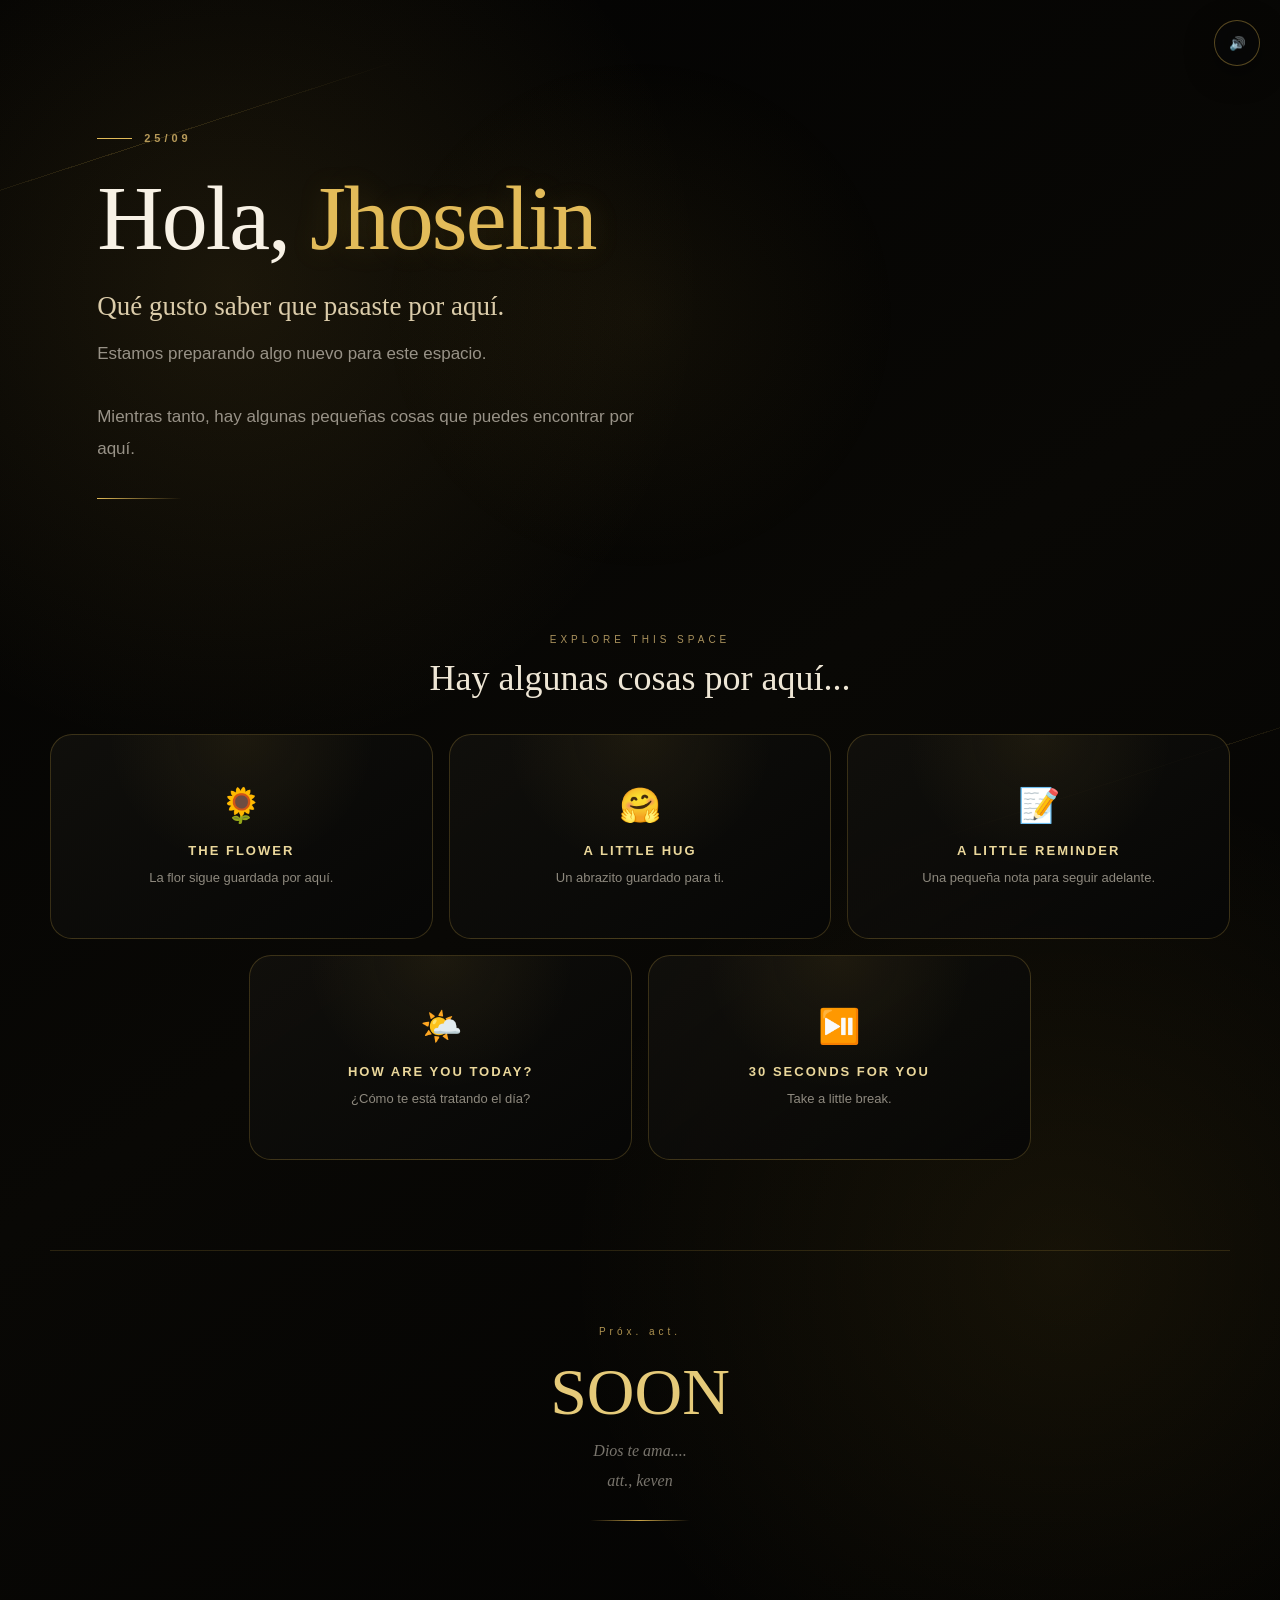
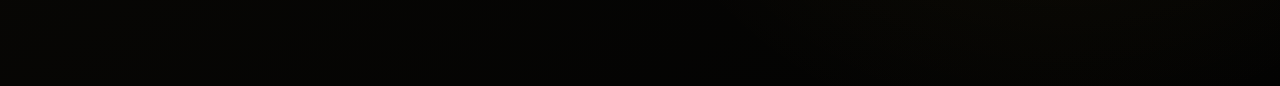
==== index.html @ f5acf38d "Add files via upload" ====
<!DOCTYPE html>
<html lang="es">
<head>
<meta charset="UTF-8">
<meta
name="viewport"
content="width=device-width, initial-scale=1.0"
>
<title>Un espacio para ti, Jhos </title>

<!-- =========================================
     VISTA PREVIA
========================================= -->

<meta
property="og:title"
content="Un espacio para ti, Jhos "
>

<meta
property="og:description"
content="Qué gusto saber que pasaste por aquí."
>

<meta
property="og:type"
content="website"
>

<meta
name="theme-color"
content="#050505"
>

<style>

/* =========================================================
   GENERAL
========================================================= */

:root{
    --negro:#050505;
    --negro2:#0b0a07;

    --dorado:#e2bb59;
    --dorado-claro:#ffe49a;
    --dorado-suave:#b79343;

    --blanco:#f7f2e7;
    --gris:#aaa396;
}

*{
    margin:0;
    padding:0;
    box-sizing:border-box;
}

html{
    scroll-behavior:smooth;
}

body{
    min-height:100vh;
    overflow-x:hidden;

    color:var(--blanco);

    font-family:
    "Segoe UI",
    Arial,
    sans-serif;

    background:
    radial-gradient(
        circle at 18% 17%,
        rgba(229,184,70,.10),
        transparent 27%
    ),

    radial-gradient(
        circle at 83% 75%,
        rgba(255,202,56,.07),
        transparent 30%
    ),

    linear-gradient(
        145deg,
        #020202,
        #090805 48%,
        #020202
    );
}

/* =========================================================
   FONDO
========================================================= */

.fondo{
    position:fixed;
    inset:0;
    pointer-events:none;
    z-index:-10;
}

.fondo::before{
    content:"";
    position:absolute;
    inset:0;

    background:
    radial-gradient(
        circle at 50% 35%,
        rgba(228,184,68,.055),
        transparent 30%
    );

    animation:
    respirarFondo
    6s ease-in-out infinite;
}

@keyframes respirarFondo{
    0%,
    100%{
        opacity:.45;
    }

    50%{
        opacity:1;
    }
}

/* =========================================================
   LÍNEAS DECORATIVAS
========================================================= */

.linea{
    position:fixed;

    width:42vw;
    height:1px;

    pointer-events:none;

    opacity:.55;

    background:
    linear-gradient(
        90deg,
        transparent,
        rgba(225,187,78,.30),
        transparent
    );

    z-index:-5;
}

.linea.uno{
    top:16%;
    left:-10%;

    transform:
    rotate(-18deg);
}

.linea.dos{
    bottom:14%;
    right:-10%;

    transform:
    rotate(-18deg);
}

/* =========================================================
   PARTÍCULAS
========================================================= */

#particulas{
    position:fixed;
    inset:0;

    pointer-events:none;
    overflow:hidden;

    z-index:-2;
}

.particula{
    position:absolute;

    width:3px;
    height:3px;

    border-radius:50%;

    background:#f4ce6b;

    box-shadow:
    0 0 7px
    rgba(255,213,103,.7);

    opacity:0;

    animation:
    flotarParticula
    linear infinite;
}

@keyframes flotarParticula{
    0%{
        transform:
        translateY(105vh)
        scale(.5);

        opacity:0;
    }

    15%{
        opacity:.65;
    }

    80%{
        opacity:.25;
    }

    100%{
        transform:
        translateY(-15vh)
        scale(1.1);

        opacity:0;
    }
}

/* =========================================================
   CONTROL DE MÚSICA
========================================================= */

#botonMusica{
    position:fixed;

    top:20px;
    right:20px;

    width:46px;
    height:46px;

    border-radius:50%;

    border:
    1px solid
    rgba(227,187,82,.37);

    background:
    rgba(8,8,7,.72);

    color:#efd998;

    cursor:pointer;

    backdrop-filter:
    blur(12px);

    box-shadow:
    0 8px 30px
    rgba(0,0,0,.45);

    transition:.3s ease;

    z-index:200;
}

#botonMusica:hover{
    transform:scale(1.07);

    border-color:
    rgba(241,205,108,.7);
}

/* =========================================================
   CONTENEDOR PRINCIPAL
========================================================= */

.pagina{
    width:
    min(
        1180px,
        calc(100% - 38px)
    );

    margin:auto;
}

/* =========================================================
   PORTADA
========================================================= */

.portada{
    min-height:66vh;

    display:flex;

    align-items:center;
    justify-content:flex-start;

    padding:
    90px 4%
    60px;
}

.portada-contenido{
    max-width:720px;

    text-align:left;

    animation:
    entradaPortada
    1.5s ease;
}

@keyframes entradaPortada{
    from{
        opacity:0;

        transform:
        translateY(25px);
    }

    to{
        opacity:1;

        transform:
        translateY(0);
    }
}

.volumen{
    display:inline-flex;

    align-items:center;

    gap:12px;

    color:#b79a59;

    font-size:11px;

    font-weight:600;

    letter-spacing:4px;

    margin-bottom:28px;
}

.volumen::before{
    content:"";

    width:35px;
    height:1px;

    background:
    var(--dorado);
}

.portada h1{
    font-family:
    Georgia,
    "Times New Roman",
    serif;

    font-size:
    clamp(
        48px,
        8vw,
        92px
    );

    font-weight:400;

    line-height:1;

    letter-spacing:-2px;

    color:#f7f1e5;

    margin-bottom:27px;
}

.portada h1 span{
    color:
    var(--dorado);

    text-shadow:
    0 0 30px
    rgba(231,187,68,.15);
}

.saludo{
    font-family:
    Georgia,
    "Times New Roman",
    serif;

    font-size:
    clamp(
        19px,
        3vw,
        27px
    );

    color:#dbccaa;

    margin-bottom:16px;
}

.descripcion{
    max-width:570px;

    color:#989287;

    font-size:
    clamp(
        14px,
        2vw,
        17px
    );

    line-height:1.85;
}

.separador{
    width:85px;
    height:1px;

    margin-top:34px;

    background:
    linear-gradient(
        90deg,
        var(--dorado),
        transparent
    );
}

/* =========================================================
   ZONA DE BOTONES
========================================================= */

.explorar{
    padding:
    35px 0
    75px;
}

.titulo-seccion{
    text-align:center;

    margin-bottom:35px;
}

.titulo-seccion span{
    color:#aa925d;

    font-size:10px;

    letter-spacing:4px;

    text-transform:uppercase;
}

.titulo-seccion h2{
    margin-top:10px;

    font-family:
    Georgia,
    "Times New Roman",
    serif;

    font-size:
    clamp(
        25px,
        4vw,
        36px
    );

    font-weight:400;

    color:#eee6d5;
}

/* =========================================================
   GRID 5 BOTONES
========================================================= */

.grid-opciones{
    display:grid;

    grid-template-columns:
    repeat(6,1fr);

    gap:16px;
}

/* tres arriba */

.tarjeta:nth-child(1),
.tarjeta:nth-child(2),
.tarjeta:nth-child(3){
    grid-column:
    span 2;
}

/* dos abajo centradas */

.tarjeta:nth-child(4){
    grid-column:
    2 / span 2;
}

.tarjeta:nth-child(5){
    grid-column:
    4 / span 2;
}

/* =========================================================
   TARJETAS
========================================================= */

.tarjeta{
    position:relative;

    min-height:205px;

    padding:
    29px 23px;

    border:
    1px solid
    rgba(225,185,80,.22);

    border-radius:22px;

    background:
    radial-gradient(
        circle at 50% 0%,
        rgba(229,187,75,.075),
        transparent 48%
    ),

    linear-gradient(
        145deg,
        rgba(18,17,13,.88),
        rgba(7,7,6,.94)
    );

    display:flex;

    flex-direction:column;

    justify-content:center;

    align-items:center;

    text-align:center;

    cursor:pointer;

    overflow:hidden;

    transition:
    transform .35s ease,
    border-color .35s ease,
    box-shadow .35s ease;
}

.tarjeta::before{
    content:"";

    position:absolute;

    inset:0;

    opacity:0;

    transition:.4s;

    background:
    radial-gradient(
        circle at 50% 45%,
        rgba(239,197,91,.10),
        transparent 55%
    );
}

.tarjeta:hover{
    transform:
    translateY(-7px);

    border-color:
    rgba(233,197,102,.55);

    box-shadow:
    0 22px 60px
    rgba(0,0,0,.48),

    0 0 25px
    rgba(224,176,55,.055);
}

.tarjeta:hover::before{
    opacity:1;
}

.icono{
    position:relative;

    font-size:34px;

    margin-bottom:18px;

    z-index:2;
}

.tarjeta h3{
    position:relative;

    z-index:2;

    color:#ead79b;

    font-size:13px;

    letter-spacing:2px;

    font-weight:600;

    margin-bottom:10px;
}

.tarjeta p{
    position:relative;

    z-index:2;

    color:#8e897e;

    font-size:13px;

    line-height:1.6;
}

/* =========================================================
   PRÓXIMA ACTUALIZACIÓN
========================================================= */

.proxima{
    margin:
    15px 0
    90px;

    padding:
    75px 20px;

    border-top:
    1px solid
    rgba(222,183,78,.16);

    text-align:center;
}

.proxima .next{
    color:#ae9250;

    letter-spacing:4px;

    font-size:10px;
}

.proxima h2{
    margin-top:17px;

    font-family:
    Georgia,
    "Times New Roman",
    serif;

    font-size:
    clamp(
        39px,
        7vw,
        66px
    );

    font-weight:400;

    color:#e5ca79;
}

.proxima p{
    margin-top:12px;

    color:#78746c;

    font-family:
    Georgia,
    "Times New Roman",
    serif;

    font-style:italic;

    font-size:16px;
}

.mini-linea{
    width:100px;
    height:1px;

    margin:
    30px auto
    0;

    background:
    linear-gradient(
        90deg,
        transparent,
        #c9a348,
        transparent
    );

    animation:
    brilloLinea
    2.5s ease-in-out infinite;
}

@keyframes brilloLinea{
    50%{
        width:145px;

        opacity:.45;
    }
}

/* =========================================================
   MODALES
========================================================= */

.modal{
    position:fixed;

    inset:0;

    z-index:500;

    display:flex;

    justify-content:center;
    align-items:center;

    padding:24px;

    background:
    rgba(0,0,0,.86);

    backdrop-filter:
    blur(14px);

    opacity:0;

    visibility:hidden;

    pointer-events:none;

    transition:.4s ease;
}

.modal.activo{
    opacity:1;

    visibility:visible;

    pointer-events:auto;
}

.modal-contenido{
    position:relative;

    width:
    min(
        570px,
        96vw
    );

    max-height:90vh;

    overflow:auto;

    padding:
    48px 35px
    38px;

    border-radius:27px;

    border:
    1px solid
    rgba(230,189,78,.40);

    background:
    radial-gradient(
        circle at 50% 0%,
        rgba(224,179,65,.11),
        transparent 43%
    ),

    linear-gradient(
        145deg,
        #17140c,
        #070706
    );

    box-shadow:
    0 40px 110px
    rgba(0,0,0,.9),

    0 0 55px
    rgba(216,169,48,.07);

    text-align:center;

    transform:
    translateY(28px)
    scale(.94);

    transition:.45s ease;
}

.modal.activo
.modal-contenido{
    transform:
    translateY(0)
    scale(1);
}

.cerrar{
    position:absolute;

    top:15px;
    right:19px;

    width:35px;
    height:35px;

    border:0;

    background:none;

    color:#d8bd70;

    font-size:29px;

    cursor:pointer;
}

.modal-icono{
    font-size:42px;

    margin-bottom:17px;
}

.modal h2{
    font-family:
    Georgia,
    "Times New Roman",
    serif;

    color:#ecd58d;

    font-size:
    clamp(
        27px,
        5vw,
        39px
    );

    font-weight:400;

    margin-bottom:20px;
}

.modal-texto{
    color:#beb8ac;

    font-size:15px;

    line-height:1.9;
}

.modal-texto strong{
    color:#f1d989;
}

.modal-texto em{
    color:#ddc67e;
}

/* =========================================================
   IMAGEN DEL ABRAZO
========================================================= */

.imagen-abrazo{
    display:block;

    width:100%;

    max-width:430px;

    margin:
    10px auto
    20px;

    border-radius:21px;

    border:
    1px solid
    rgba(230,190,83,.26);

    box-shadow:
    0 20px 55px
    rgba(0,0,0,.6);
}

/* =========================================================
   HOW ARE YOU
========================================================= */

.estados{
    display:flex;

    justify-content:center;

    flex-wrap:wrap;

    gap:10px;

    margin-top:25px;
}

.estado{
    border:
    1px solid
    rgba(226,187,82,.32);

    border-radius:100px;

    padding:
    11px 17px;

    background:
    rgba(255,255,255,.025);

    color:#d5c9a8;

    font-size:12px;

    cursor:pointer;

    transition:.3s;
}

.estado:hover{
    transform:
    translateY(-2px);

    color:#ffe399;

    border-color:
    rgba(241,205,107,.65);
}

#respuestaEstado{
    min-height:75px;

    margin-top:25px;

    padding-top:20px;

    border-top:
    1px solid
    rgba(224,184,79,.13);

    color:#c2baaa;

    line-height:1.8;

    opacity:0;

    transition:.5s;
}

#respuestaEstado.visible{
    opacity:1;
}

/* =========================================================
   VIDEO
========================================================= */

.modal-video{
    width:
    min(
        760px,
        96vw
    );
}

#videoJhos{
    display:block;

    width:100%;

    max-height:68vh;

    margin-top:15px;

    border-radius:18px;

    background:#000;

    box-shadow:
    0 20px 60px
    rgba(0,0,0,.7);
}

/* =========================================================
   MODAL FLOR
========================================================= */

.modal-flor{
    width:
    min(
        950px,
        98vw
    );

    height:
    min(
        88vh,
        900px
    );

    padding:12px;
}

#iframeFlor{
    width:100%;
    height:100%;

    border:0;

    border-radius:18px;

    background:#020202;
}

/* =========================================================
   BOTÓN CERRAR NORMAL
========================================================= */

.boton-cerrar{
    margin-top:28px;

    border:
    1px solid
    rgba(225,186,80,.38);

    border-radius:100px;

    padding:
    11px 24px;

    background:
    rgba(15,14,10,.7);

    color:#d9c68f;

    cursor:pointer;

    letter-spacing:2px;

    font-size:10px;

    transition:.3s;
}

.boton-cerrar:hover{
    border-color:#d8b657;

    color:#f3dc99;
}

/* =========================================================
   RESPONSIVE
========================================================= */

@media(
    max-width:800px
){
    .portada{
        min-height:62vh;

        padding:
        95px 10px
        50px;
    }

    .grid-opciones{
        grid-template-columns:
        repeat(2,1fr);
    }

    .tarjeta:nth-child(n){
        grid-column:auto;
    }

    .tarjeta:nth-child(5){
        grid-column:
        1 / -1;

        width:calc(50% - 8px);

        justify-self:center;
    }
}

@media(
    max-width:560px
){
    .pagina{
        width:
        min(
            100% - 26px,
            1180px
        );
    }

    .portada{
        min-height:60vh;

        align-items:center;

        padding:
        90px 5px
        40px;
    }

    .portada h1{
        font-size:
        clamp(
            46px,
            15vw,
            67px
        );
    }

    .grid-opciones{
        grid-template-columns:1fr;
    }

    .tarjeta:nth-child(n){
        grid-column:auto;

        width:100%;
    }

    .tarjeta{
        min-height:155px;
    }

    .modal{
        padding:15px;
    }

    .modal-contenido{
        padding:
        45px 22px
        30px;
    }

    .modal-flor{
        width:98vw;

        height:92vh;

        padding:8px;
    }

    .proxima{
        padding:
        60px 15px;
    }
}

</style>
</head>

<body>

<div class="fondo"></div>

<div class="linea uno"></div>

<div class="linea dos"></div>

<div id="particulas"></div>


<!-- =========================================================
     MÚSICA DE FONDO
========================================================= -->

<audio
id="musicaFondo"
loop
preload="auto"
>

    <source
    src="./musica-mp3.mpeg"
    type="audio/mpeg"
    >

</audio>


<!-- =========================================================
     MÚSICA ESPECIAL DE LA NOTA
========================================================= -->

<audio
id="musicaNota"
preload="auto"
>

    <source
    src="./musica.mpeg"
    type="audio/mpeg"
    >

</audio>


<button
id="botonMusica"
onclick="controlarMusica()"
title="Música"
>

🔊

</button>


<main class="pagina">


<!-- =========================================================
     PORTADA
========================================================= -->

<section class="portada">

<div class="portada-contenido">

    <div class="volumen">

        25/09&#x20;

    </div>


    <h1>

        Hola,

        <span>Jhoselin</span>

    </h1>


    <div class="saludo">

        Qué gusto saber
        que pasaste por aquí.

    </div>


    <p class="descripcion">

        Estamos preparando algo nuevo
        para este espacio.

        <br><br>

        Mientras tanto,
        hay algunas pequeñas cosas
        que puedes encontrar por aquí.

    </p>


    <div class="separador"></div>

</div>

</section>


<!-- =========================================================
     5 BOTONES
========================================================= -->

<section class="explorar">

<div class="titulo-seccion">

    <span>

        EXPLORE THIS SPACE

    </span>

    <h2>

        Hay algunas cosas por aquí...

    </h2>

</div>


<div class="grid-opciones">


    <!-- 1 - FLOR -->

    <article
    class="tarjeta"
    onclick="abrirFlor()"
    >

        <div class="icono">

            🌻

        </div>

        <h3>

            THE FLOWER

        </h3>

        <p>

            La flor sigue
            guardada por aquí.

        </p>

    </article>


    <!-- 2 - ABRAZO -->

    <article
    class="tarjeta"
    onclick="abrirModal('modalAbrazo')"
    >

        <div class="icono">

            🤗

        </div>

        <h3>

            A LITTLE HUG

        </h3>

        <p>

            Un abrazito
            guardado para ti.

        </p>

    </article>


    <!-- 3 - NOTA -->

    <article
    class="tarjeta"
    onclick="abrirModal('modalNota')"
    >

        <div class="icono">

            📝

        </div>

        <h3>

            A LITTLE REMINDER

        </h3>

        <p>

            Una pequeña nota
            para seguir adelante.

        </p>

    </article>


    <!-- 4 - ESTADO -->

    <article
    class="tarjeta"
    onclick="abrirModal('modalEstado')"
    >

        <div class="icono">

            🌤️

        </div>

        <h3>

            HOW ARE YOU TODAY?

        </h3>

        <p>

            ¿Cómo te está
            tratando el día?

        </p>

    </article>


    <!-- 5 - VIDEO -->

    <article
    class="tarjeta"
    onclick="abrirVideo()"
    >

        <div class="icono">

            ⏯️

        </div>

        <h3>

            30 SECONDS FOR YOU

        </h3>

        <p>

            Take a little break.

        </p>

    </article>


</div>

</section>


<!-- =========================================================
     PRÓXIMA ACTUALIZACIÓN
========================================================= -->

<section class="proxima">

    <div class="next">

        Próx. act.

    </div>


    <h2>

        SOON

    </h2>


    <p>

        Dios te ama....

    </p>

    <p>

        att.,
        keven

    </p>


    <div class="mini-linea"></div>

</section>


</main>


<!-- =========================================================
     MODAL ABRAZO
========================================================= -->

<div
class="modal"
id="modalAbrazo"
>

<div class="modal-contenido">

    <button
    class="cerrar"
    onclick="cerrarModal('modalAbrazo')"
    >

        ×

    </button>


    <div class="modal-icono">

        🤗🫂😊

    </div>


    <h2>

        A little hug

    </h2>


    <img
    class="imagen-abrazo"
    src="./imagen-portada.png.png"
    alt="Un pequeño abrazo"
    >


    <button
    class="boton-cerrar"
    onclick="cerrarModal('modalAbrazo')"
    >

        CLOSE

    </button>

</div>

</div>


<!-- =========================================================
     MODAL NOTA
========================================================= -->

<div
class="modal"
id="modalNota"
>

<div class="modal-contenido">

    <button
    class="cerrar"
    onclick="cerrarModal('modalNota')"
    >

        ×

    </button>


    <div class="modal-icono">

        📖

    </div>


    <h2>

        Jeremias 1:8

    </h2>


    <div class="modal-texto">

    <strong>
        Jhosi, no tengas miedo,
        porque Dios esta contigo....
    </strong>

    <br><br>

    Hoy Dios quiere recordarte
    que no estás caminando sola.

    <br><br>

    Puede haber momentos
    en los que sientas miedo,
    cansancio o dudas
    sobre lo que viene,
    pero aun en esos días,
    su presencia permanece contigo.

    <br><br>

    No permitas que las dificultades
    te hagan perder el enfoque,
    ni que las palabras negativas
    te hagan abandonar
    aquello que Dios puso
    en tu corazón.

    <br><br>

    Sigue avanzando con fe,
    incluso cuando el camino
    se vuelva difícil.

    <br><br>

    Dios conoce tus lágrimas,
    tus esfuerzos
    y cada batalla
    que has enfrentado en silencio.

    <br><br>

    Él conoce aquello
    que quizá nadie más conoce
    y es quien puede renovar
    tus fuerzas
    cuando sientas
    que ya no puedes continuar.

    <br><br>

    Mantén tus ojos puestos en Dios.

    <br><br>

    Levántate cada día
    con determinación
    y recuerda que
    no necesitas tener
    todas las respuestas
    para seguir avanzando.

    <br><br>

    <strong>
        Si Dios va contigo,
        puedes enfrentar
        cada nuevo día
        con valentía.
    </strong>

    <br><br>

    No tengas miedo.

    <br><br>

    Su mano te sostiene,
    su presencia te acompaña
    y su fuerza puede impulsarte
    a seguir adelante.

    <br><br>

    <strong>
        Confía en Él
        y no te rindas.
    </strong>

    <br><br>

    Y si algún día caes,
    vuelve a levantarte.

    <br><br>

    Si alguna vez sientes
    que perdiste el rumbo,
    vuelve a mirar hacia Dios
    y continúa caminando.

    <br><br>

    <strong>
        Sigue adelante, Jhos. 🤍
    </strong>

    <br><br>

    Dios sigue ahí.

    <br><br>

    Tal vez no siempre
    entiendas el camino,
    pero no olvides
    que Él puede acompañarte
    en cada paso.

    <br><br>

    Mientras tengas fuerzas
    para volver a levantarte,
    todavía puedes
    seguir caminando.

    <br><br>

    <strong>
        Que Dios vaya contigo siempre. 🤍
    </strong>

</div>

</div>


<button
class="boton-cerrar"
onclick="cerrarModal('modalNota')"
>

    CLOSE

</button>

</div>


<!-- =========================================================
     MODAL CÓMO ESTÁS
========================================================= -->

<div
class="modal"
id="modalEstado"
>

<div class="modal-contenido">

    <button
    class="cerrar"
    onclick="cerrarModal('modalEstado')"
    >

        ×

    </button>


    <div class="modal-icono">

        ☀️

    </div>


    <h2>

        How are you today?

    </h2>


    <div class="modal-texto">

        ¿Cómo te está tratando
        el día de hoy?

    </div>


    <div class="estados">


        <button
        class="estado"
        onclick="seleccionarEstado('bien')"
        >

            😊 BIEN

        </button>


        <button
        class="estado"
        onclick="seleccionarEstado('vamos')"
        >

            😐 AHÍ VAMOS

        </button>


        <button
        class="estado"
        onclick="seleccionarEstado('descanso')"
        >

            😴 NECESITO DESCANSAR

        </button>


    </div>


    <div id="respuestaEstado"></div>


    <button
    class="boton-cerrar"
    onclick="cerrarModal('modalEstado')"
    >

        CLOSE

    </button>


</div>

</div>


<!-- =========================================================
     MODAL VIDEO
========================================================= -->

<div
class="modal"
id="modalVideo"
>

<div class="modal-contenido modal-video">


    <button
    class="cerrar"
    onclick="cerrarVideo()"
    >

        ×

    </button>


    <div class="modal-icono">

        🎬

    </div>


    <h2>

        30 seconds for you

    </h2>


    <div class="modal-texto">

        Take a little break.

    </div>


    <video
    id="videoJhos"
    controls
    playsinline
    preload="metadata"
    >

        <source
        src="./video-jhos.mp4"
        type="video/mp4"
        >

        Tu navegador no puede
        reproducir este video.

    </video>


    <button
    class="boton-cerrar"
    onclick="cerrarVideo()"
    >

        CLOSE

    </button>


</div>

</div>


<!-- =========================================================
     MODAL FLOR
========================================================= -->

<div
class="modal"
id="modalFlor"
>

<div class="modal-contenido modal-flor">

    <button
    class="cerrar"
    onclick="cerrarModal('modalFlor')"
    style="
        z-index:20;
        background:rgba(0,0,0,.65);
        border-radius:50%;
    "
    >

        ×

    </button>


    <iframe
    id="iframeFlor"
    src="./flor.html"
    title="La flor amarilla"
    loading="lazy"
    ></iframe>


</div>

</div>


<script>


/* =========================================================
   VARIABLES
========================================================= */

const musicaFondo =
document.getElementById(
    "musicaFondo"
);


const musicaNota =
document.getElementById(
    "musicaNota"
);


const botonMusica =
document.getElementById(
    "botonMusica"
);


const videoJhos =
document.getElementById(
    "videoJhos"
);


let musicaIniciada = false;

let musicaSilenciada = false;

let videoAbierto = false;

let notaAbierta = false;

let intervaloFade;


/* =========================================================
   PARTÍCULAS DORADAS
========================================================= */

function crearParticulas(){

    const contenedor =
    document.getElementById(
        "particulas"
    );

    for(
        let i=0;
        i<32;
        i++
    ){

        const punto =
        document.createElement(
            "span"
        );

        punto.className =
        "particula";

        punto.style.left =
        Math.random()*100
        +"%";

        punto.style.animationDuration =
        (
            8+
            Math.random()*12
        )
        +"s";

        punto.style.animationDelay =
        Math.random()*10
        +"s";

        const tamano =
        1.5+
        Math.random()*2.7;

        punto.style.width =
        tamano+"px";

        punto.style.height =
        tamano+"px";

        contenedor.appendChild(
            punto
        );
    }
}

crearParticulas();


/* =========================================================
   INICIAR MÚSICA SUAVE
========================================================= */

function iniciarMusica(){

    if(
        musicaSilenciada
        ||
        videoAbierto
        ||
        notaAbierta
    ){
        return;
    }

    musicaIniciada = true;

    clearInterval(
        intervaloFade
    );

    musicaFondo
    .play()

    .then(()=>{

        if(
            musicaFondo.volume
            >
            .28
        ){
            musicaFondo.volume=.28;
        }

        if(
            musicaFondo.volume
            ===0
        ){

            intervaloFade =

            setInterval(()=>{

                if(
                    musicaFondo.volume
                    <
                    .27
                ){

                    musicaFondo.volume =

                    Math.min(
                        musicaFondo.volume
                        +.02,
                        .28
                    );

                }else{

                    clearInterval(
                        intervaloFade
                    );
                }

            },110);
        }
    })

    .catch(error=>{

        console.log(
            "El navegador esperó una interacción para reproducir la música.",
            error
        );
    });
}


/* =========================================================
   PRIMERA INTERACCIÓN = MÚSICA
========================================================= */

function primeraInteraccion(){

    if(
        !musicaIniciada
        &&
        !videoAbierto
    ){

        musicaFondo.volume=0;

        iniciarMusica();
    }
}


document.addEventListener(

    "pointerdown",

    primeraInteraccion,

    {
        once:true,
        capture:true
    }
);


/* =========================================================
   CONTROL DE MÚSICA
========================================================= */

function controlarMusica(){

    if(
        musicaSilenciada
    ){

        musicaSilenciada=false;

        botonMusica.textContent=
        "🔊";


        /* Si estamos dentro de la nota,
           continuar la música de la nota */

        if(
            notaAbierta
        ){

            musicaNota
            .play()

            .catch(error=>{

                console.log(
                    "No se pudo reanudar la música de la nota.",
                    error
                );
            });

            return;
        }


        /* De lo contrario vuelve música normal */

        if(
            !videoAbierto
        ){

            iniciarMusica();
        }

    }else{

        musicaSilenciada=true;

        musicaFondo.pause();

        musicaNota.pause();

        botonMusica.textContent=
        "🔇";
    }
}


/* =========================================================
   MODALES NORMALES
========================================================= */

function abrirModal(id){

    cerrarOtrosModales(
        id
    );

    document
    .getElementById(id)
    .classList
    .add(
        "activo"
    );

    document.body.style.overflow=
    "hidden";


    /* =====================================================
       SI ENTRA EN LA NOTA

       1. Pausa la música normal.
       2. Música de nota vuelve al segundo 0.
       3. Reproduce musica-nota.mp3.
    ===================================================== */

    if(
        id === "modalNota"
    ){

        notaAbierta = true;


        /* PAUSAR MÚSICA PRINCIPAL */

        musicaFondo.pause();


        /* REINICIAR MÚSICA DE LA NOTA */

        musicaNota.pause();

        musicaNota.currentTime = 0;

        musicaNota.volume = .70;


        /* REPRODUCIRLA */

        if(
            !musicaSilenciada
        ){

            musicaNota
            .play()

            .catch(error=>{

                console.log(
                    "No se pudo iniciar la música de la nota.",
                    error
                );
            });
        }


        return;
    }


    /* =====================================================
       RESTO DE MODALES
    ===================================================== */

    if(
        !musicaIniciada
        &&
        !musicaSilenciada
    ){

        musicaFondo.volume=0;

        iniciarMusica();
    }
}


/* =========================================================
   CERRAR MODALES
========================================================= */

function cerrarModal(id){

    document
    .getElementById(id)
    .classList
    .remove(
        "activo"
    );

    document.body.style.overflow=
    "";


    /* =====================================================
       SI SALE DE LA NOTA

       1. Detiene musica-nota.mp3.
       2. La devuelve al segundo 0.
       3. Continúa la música principal.
    ===================================================== */

    if(
        id === "modalNota"
    ){

        notaAbierta = false;


        /* DETENER MÚSICA DE NOTA */

        musicaNota.pause();

        musicaNota.currentTime = 0;


        /* REGRESAR A MÚSICA PRINCIPAL */

        if(
            !musicaSilenciada
            &&
            !videoAbierto
        ){

            iniciarMusica();
        }
    }
}


/* =========================================================
   CERRAR OTROS MODALES
========================================================= */

function cerrarOtrosModales(
    excepto
){

    document
    .querySelectorAll(
        ".modal.activo"
    )
    .forEach(modal=>{

        if(
            modal.id
            !==
            excepto
        ){

            if(
                modal.id
                ===
                "modalVideo"
            ){

                cerrarVideo(
                    false
                );

            }else if(
                modal.id
                ===
                "modalNota"
            ){

                cerrarModal(
                    "modalNota"
                );

            }else{

                modal
                .classList
                .remove(
                    "activo"
                );
            }
        }
    });
}


/* =========================================================
   FLOR
========================================================= */

function abrirFlor(){

    abrirModal(
        "modalFlor"
    );
}


/* =========================================================
   HOW ARE YOU TODAY
========================================================= */

function seleccionarEstado(
    estado
){

    const respuesta =
    document.getElementById(
        "respuestaEstado"
    );

    let texto = "";


    if(
        estado==="bien"
    ){

        texto =

        `Me alegra saberlo. ✨

        Ojalá el resto del día
        siga tratándote bonito.`;
    }


    if(
        estado==="vamos"
    ){

        texto =

        `Y eso también cuenta. 🌻

        No todos los días
        tienen que ser perfectos.

        A veces seguir avanzando
        ya es suficiente.`;
    }


    if(
        estado==="descanso"
    ){

        texto =

        `Entonces date
        un pequeño respiro. 🤍

        Descansar también
        es parte de seguir adelante.

        Mañana se continúa.`;
    }


    respuesta.innerText =
    texto;


    respuesta
    .classList
    .remove(
        "visible"
    );


    setTimeout(()=>{

        respuesta
        .classList
        .add(
            "visible"
        );

    },50);
}


/* =========================================================
   VIDEO
========================================================= */

function abrirVideo(){

    cerrarOtrosModales(
        "modalVideo"
    );


    videoAbierto=true;


    /* POR SEGURIDAD DETENER
       LA MÚSICA DE LA NOTA */

    notaAbierta=false;

    musicaNota.pause();

    musicaNota.currentTime=0;


    /* PAUSA MÚSICA PRINCIPAL */

    musicaFondo.pause();


    document
    .getElementById(
        "modalVideo"
    )
    .classList
    .add(
        "activo"
    );


    document.body.style.overflow=
    "hidden";


    videoJhos.currentTime=0;


    videoJhos
    .play()

    .catch(error=>{

        console.log(
            "Presiona Play para iniciar el video.",
            error
        );
    });
}


/* =========================================================
   CERRAR VIDEO
========================================================= */

function cerrarVideo(
    volverMusica=true
){

    videoJhos.pause();

    videoJhos.currentTime=0;


    videoAbierto=false;


    document
    .getElementById(
        "modalVideo"
    )
    .classList
    .remove(
        "activo"
    );


    document.body.style.overflow=
    "";


    /* VOLVER A MÚSICA PRINCIPAL */

    if(
        volverMusica
        &&
        !musicaSilenciada
    ){

        iniciarMusica();
    }
}


/* =========================================================
   CUANDO TERMINA EL VIDEO
========================================================= */

videoJhos.addEventListener(

    "ended",

    function(){

        videoAbierto=false;

        if(
            !musicaSilenciada
        ){

            iniciarMusica();
        }
    }
);


/* SI EL USUARIO PRESIONA PLAY MANUALMENTE */

videoJhos.addEventListener(

    "play",

    function(){

        videoAbierto=true;

        musicaFondo.pause();
    }
);


/* =========================================================
   CERRAR MODALES TOCANDO AFUERA
========================================================= */

document
.querySelectorAll(
    ".modal"
)
.forEach(modal=>{

    modal.addEventListener(

        "click",

        function(event){

            if(
                event.target
                !==
                modal
            ){

                return;
            }


            if(
                modal.id
                ===
                "modalVideo"
            ){

                cerrarVideo();

            }else{

                cerrarModal(
                    modal.id
                );
            }
        }
    );
});


/* =========================================================
   TECLA ESC
========================================================= */

document.addEventListener(

    "keydown",

    function(event){

        if(
            event.key
            !==
            "Escape"
        ){

            return;
        }


        const modalActivo =

        document.querySelector(
            ".modal.activo"
        );


        if(
            !modalActivo
        ){

            return;
        }


        if(
            modalActivo.id
            ===
            "modalVideo"
        ){

            cerrarVideo();

        }else{

            cerrarModal(
                modalActivo.id
            );
        }
    }
);


</script>

</body>
</html>
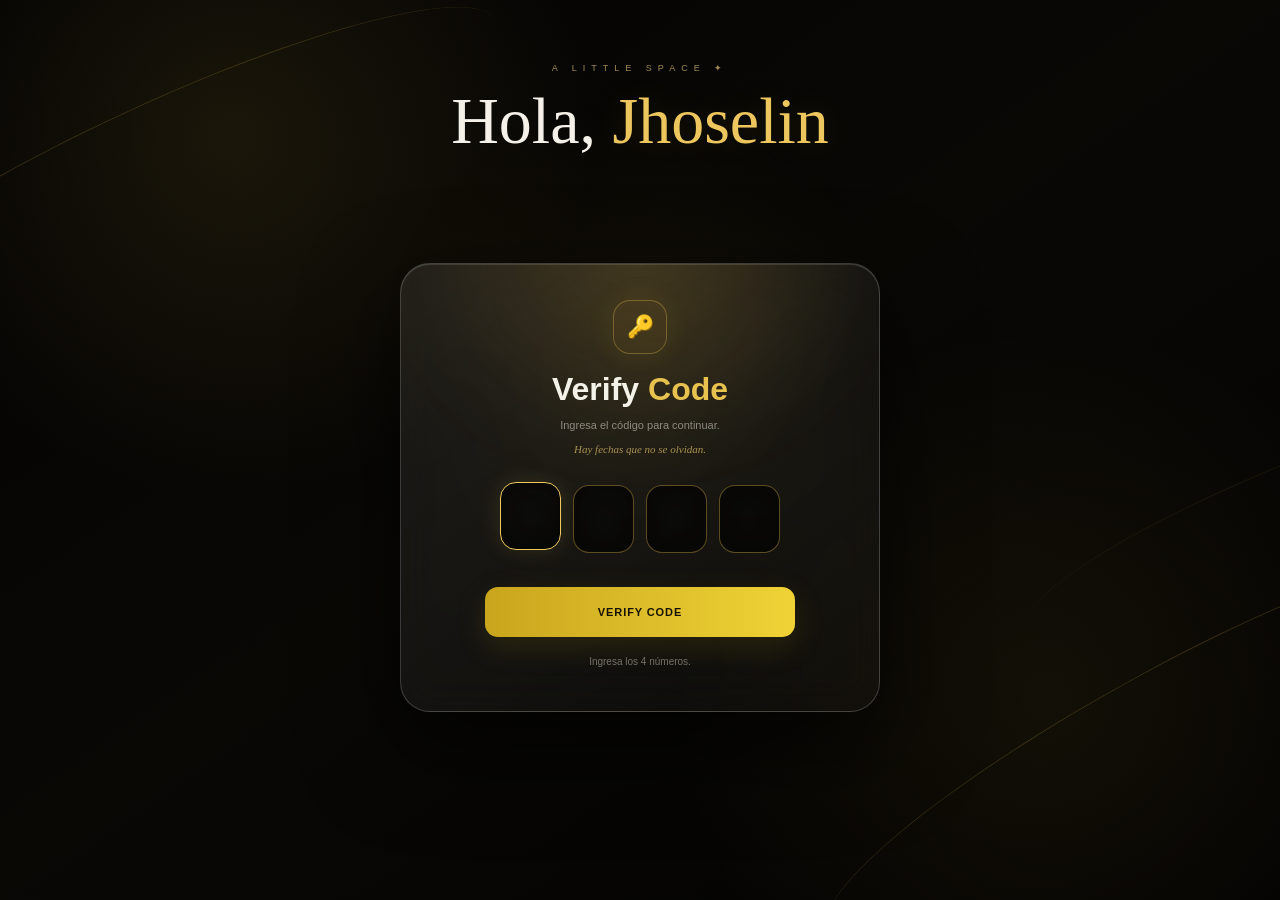
==== commit bce36011: "Update index.html" ====
--- a/index.html
+++ b/index.html
@@ -1,30 +1,19 @@
 <!DOCTYPE html>
 <html lang="es">
+
 <head>
 <meta charset="UTF-8">
+
 <meta
 name="viewport"
 content="width=device-width, initial-scale=1.0"
 >
-<title>Un espacio para ti, Jhos </title>
-
-<!-- =========================================
-     VISTA PREVIA
-========================================= -->
+
+<title>Un espacio para ti, Jhos</title>
 
 <meta
-property="og:title"
-content="Un espacio para ti, Jhos "
->
-
-<meta
-property="og:description"
-content="Qué gusto saber que pasaste por aquí."
->
-
-<meta
-property="og:type"
-content="website"
+name="robots"
+content="noindex, nofollow, noarchive"
 >
 
 <meta
@@ -47,7 +36,9 @@
     --dorado-suave:#b79343;
 
     --blanco:#f7f2e7;
-    --gris:#aaa396;
+    --gris:#99958c;
+
+    --verde:#00df84;
 }
 
 *{
@@ -62,35 +53,36 @@
 
 body{
     min-height:100vh;
-    overflow-x:hidden;
+    overflow:hidden;
 
     color:var(--blanco);
 
     font-family:
-    "Segoe UI",
-    Arial,
-    sans-serif;
+        "Segoe UI",
+        Arial,
+        sans-serif;
 
     background:
-    radial-gradient(
-        circle at 18% 17%,
-        rgba(229,184,70,.10),
-        transparent 27%
-    ),
-
-    radial-gradient(
-        circle at 83% 75%,
-        rgba(255,202,56,.07),
-        transparent 30%
-    ),
-
-    linear-gradient(
-        145deg,
-        #020202,
-        #090805 48%,
-        #020202
-    );
-}
+        radial-gradient(
+            circle at 18% 15%,
+            rgba(229,184,70,.10),
+            transparent 28%
+        ),
+
+        radial-gradient(
+            circle at 82% 78%,
+            rgba(255,202,56,.06),
+            transparent 30%
+        ),
+
+        linear-gradient(
+            145deg,
+            #020202,
+            #090805 48%,
+            #020202
+        );
+}
+
 
 /* =========================================================
    FONDO
@@ -99,78 +91,85 @@
 .fondo{
     position:fixed;
     inset:0;
+
     pointer-events:none;
-    z-index:-10;
+
+    overflow:hidden;
 }
 
 .fondo::before{
     content:"";
+
     position:absolute;
     inset:0;
 
     background:
-    radial-gradient(
-        circle at 50% 35%,
-        rgba(228,184,68,.055),
-        transparent 30%
-    );
+        radial-gradient(
+            circle at 50% 40%,
+            rgba(228,184,68,.055),
+            transparent 32%
+        );
 
     animation:
-    respirarFondo
-    6s ease-in-out infinite;
+        respirarFondo
+        6s ease-in-out infinite;
 }
 
 @keyframes respirarFondo{
-    0%,
-    100%{
-        opacity:.45;
+
+    0%,100%{
+        opacity:.4;
     }
 
     50%{
         opacity:1;
     }
-}
+
+}
+
 
 /* =========================================================
    LÍNEAS DECORATIVAS
 ========================================================= */
 
 .linea{
-    position:fixed;
-
-    width:42vw;
-    height:1px;
+    position:absolute;
+
+    width:760px;
+    height:145px;
+
+    border-radius:50%;
+
+    border-top:
+        1px solid
+        rgba(227,187,82,.18);
 
     pointer-events:none;
-
-    opacity:.55;
-
-    background:
-    linear-gradient(
-        90deg,
-        transparent,
-        rgba(225,187,78,.30),
-        transparent
-    );
-
-    z-index:-5;
 }
 
 .linea.uno{
-    top:16%;
-    left:-10%;
-
-    transform:
-    rotate(-18deg);
+    top:12%;
+    left:-230px;
+
+    transform:rotate(-25deg);
 }
 
 .linea.dos{
-    bottom:14%;
-    right:-10%;
-
-    transform:
-    rotate(-18deg);
-}
+    right:-260px;
+    bottom:9%;
+
+    transform:rotate(-29deg);
+}
+
+.linea.tres{
+    top:48%;
+    right:-480px;
+
+    opacity:.45;
+
+    transform:rotate(-20deg);
+}
+
 
 /* =========================================================
    PARTÍCULAS
@@ -181,9 +180,8 @@
     inset:0;
 
     pointer-events:none;
+
     overflow:hidden;
-
-    z-index:-2;
 }
 
 .particula{
@@ -197,27 +195,28 @@
     background:#f4ce6b;
 
     box-shadow:
-    0 0 7px
-    rgba(255,213,103,.7);
+        0 0 8px
+        rgba(255,213,103,.75);
 
     opacity:0;
 
     animation:
-    flotarParticula
-    linear infinite;
-}
-
-@keyframes flotarParticula{
+        flotar
+        linear infinite;
+}
+
+@keyframes flotar{
+
     0%{
         transform:
-        translateY(105vh)
-        scale(.5);
+            translateY(105vh)
+            scale(.5);
 
         opacity:0;
     }
 
     15%{
-        opacity:.65;
+        opacity:.55;
     }
 
     80%{
@@ -226,544 +225,1066 @@
 
     100%{
         transform:
-        translateY(-15vh)
-        scale(1.1);
+            translateY(-15vh)
+            scale(1.1);
 
         opacity:0;
     }
-}
-
-/* =========================================================
-   CONTROL DE MÚSICA
-========================================================= */
-
-#botonMusica{
+
+}
+
+
+/* =========================================================
+   PANTALLA DE ACCESO
+========================================================= */
+
+#pantallaAcceso{
     position:fixed;
 
-    top:20px;
-    right:20px;
-
-    width:46px;
-    height:46px;
+    inset:0;
+
+    z-index:100;
+
+    display:flex;
+
+    justify-content:center;
+    align-items:center;
+
+    padding:20px;
+
+    transition:
+        opacity 1s ease,
+        visibility 1s ease;
+}
+
+#pantallaAcceso.ocultar{
+    opacity:0;
+    visibility:hidden;
+    pointer-events:none;
+}
+
+
+/* =========================================================
+   NOMBRE SUPERIOR
+========================================================= */
+
+.nombre-fondo{
+    position:absolute;
+
+    top:7%;
+
+    left:0;
+    right:0;
+
+    text-align:center;
+
+    pointer-events:none;
+}
+
+.nombre-fondo small{
+    display:block;
+
+    margin-bottom:10px;
+
+    color:#a28b51;
+
+    font-size:9px;
+
+    letter-spacing:6px;
+}
+
+.nombre-fondo h1{
+    font-family:
+        Georgia,
+        "Times New Roman",
+        serif;
+
+    font-size:
+        clamp(
+            39px,
+            7vw,
+            66px
+        );
+
+    font-weight:400;
+
+    color:#f5f1e8;
+}
+
+.nombre-fondo h1 span{
+    color:#edc75e;
+
+    text-shadow:
+        0 0 32px
+        rgba(237,199,94,.16);
+}
+
+
+/* =========================================================
+   TARJETA GLASS
+========================================================= */
+
+.login-card{
+    position:relative;
+
+    z-index:5;
+
+    width:
+        min(
+            480px,
+            94vw
+        );
+
+    margin-top:75px;
+
+    padding:
+        36px 30px
+        32px;
+
+    border:
+        1px solid
+        rgba(255,255,255,.18);
+
+    border-radius:30px;
+
+    text-align:center;
+
+    background:
+        radial-gradient(
+            circle at 50% 0%,
+            rgba(235,193,79,.08),
+            transparent 45%
+        ),
+
+        linear-gradient(
+            145deg,
+            rgba(255,255,255,.085),
+            rgba(255,255,255,.025)
+        );
+
+    backdrop-filter:
+        blur(19px);
+
+    -webkit-backdrop-filter:
+        blur(19px);
+
+    box-shadow:
+        0 35px 95px
+        rgba(0,0,0,.68),
+
+        inset 0 1px 0
+        rgba(255,255,255,.12);
+
+    overflow:hidden;
+
+    animation:
+        entradaTarjeta
+        1s ease;
+
+    transition:
+        border-color .5s ease,
+        box-shadow .5s ease,
+        background .5s ease;
+}
+
+.login-card::before{
+    content:"";
+
+    position:absolute;
+
+    top:-120px;
+    left:50%;
+
+    width:290px;
+    height:220px;
+
+    transform:
+        translateX(-50%);
 
     border-radius:50%;
 
-    border:
-    1px solid
-    rgba(227,187,82,.37);
-
     background:
-    rgba(8,8,7,.72);
-
-    color:#efd998;
-
-    cursor:pointer;
-
-    backdrop-filter:
-    blur(12px);
-
-    box-shadow:
-    0 8px 30px
-    rgba(0,0,0,.45);
-
-    transition:.3s ease;
-
-    z-index:200;
-}
-
-#botonMusica:hover{
-    transform:scale(1.07);
-
-    border-color:
-    rgba(241,205,108,.7);
-}
-
-/* =========================================================
-   CONTENEDOR PRINCIPAL
-========================================================= */
-
-.pagina{
-    width:
-    min(
-        1180px,
-        calc(100% - 38px)
-    );
-
-    margin:auto;
-}
-
-/* =========================================================
-   PORTADA
-========================================================= */
-
-.portada{
-    min-height:66vh;
-
-    display:flex;
-
-    align-items:center;
-    justify-content:flex-start;
-
-    padding:
-    90px 4%
-    60px;
-}
-
-.portada-contenido{
-    max-width:720px;
-
-    text-align:left;
-
-    animation:
-    entradaPortada
-    1.5s ease;
-}
-
-@keyframes entradaPortada{
+        rgba(231,187,68,.10);
+
+    filter:
+        blur(70px);
+
+    pointer-events:none;
+}
+
+@keyframes entradaTarjeta{
+
     from{
         opacity:0;
 
         transform:
-        translateY(25px);
+            translateY(25px)
+            scale(.96);
     }
 
     to{
         opacity:1;
 
         transform:
-        translateY(0);
-    }
-}
-
-.volumen{
-    display:inline-flex;
-
-    align-items:center;
-
-    gap:12px;
-
-    color:#b79a59;
-
-    font-size:11px;
-
-    font-weight:600;
-
-    letter-spacing:4px;
-
-    margin-bottom:28px;
-}
-
-.volumen::before{
-    content:"";
-
-    width:35px;
-    height:1px;
-
-    background:
-    var(--dorado);
-}
-
-.portada h1{
-    font-family:
-    Georgia,
-    "Times New Roman",
-    serif;
-
-    font-size:
-    clamp(
-        48px,
-        8vw,
-        92px
-    );
-
-    font-weight:400;
-
-    line-height:1;
-
-    letter-spacing:-2px;
-
-    color:#f7f1e5;
-
-    margin-bottom:27px;
-}
-
-.portada h1 span{
-    color:
-    var(--dorado);
-
-    text-shadow:
-    0 0 30px
-    rgba(231,187,68,.15);
-}
-
-.saludo{
-    font-family:
-    Georgia,
-    "Times New Roman",
-    serif;
-
-    font-size:
-    clamp(
-        19px,
-        3vw,
-        27px
-    );
-
-    color:#dbccaa;
-
-    margin-bottom:16px;
-}
-
-.descripcion{
-    max-width:570px;
-
-    color:#989287;
-
-    font-size:
-    clamp(
-        14px,
-        2vw,
-        17px
-    );
-
-    line-height:1.85;
-}
-
-.separador{
-    width:85px;
-    height:1px;
-
-    margin-top:34px;
-
-    background:
-    linear-gradient(
-        90deg,
-        var(--dorado),
-        transparent
-    );
-}
-
-/* =========================================================
-   ZONA DE BOTONES
-========================================================= */
-
-.explorar{
-    padding:
-    35px 0
-    75px;
-}
-
-.titulo-seccion{
-    text-align:center;
-
-    margin-bottom:35px;
-}
-
-.titulo-seccion span{
-    color:#aa925d;
-
-    font-size:10px;
-
-    letter-spacing:4px;
-
-    text-transform:uppercase;
-}
-
-.titulo-seccion h2{
-    margin-top:10px;
-
-    font-family:
-    Georgia,
-    "Times New Roman",
-    serif;
-
-    font-size:
-    clamp(
-        25px,
-        4vw,
-        36px
-    );
-
-    font-weight:400;
-
-    color:#eee6d5;
-}
-
-/* =========================================================
-   GRID 5 BOTONES
-========================================================= */
-
-.grid-opciones{
-    display:grid;
-
-    grid-template-columns:
-    repeat(6,1fr);
-
-    gap:16px;
-}
-
-/* tres arriba */
-
-.tarjeta:nth-child(1),
-.tarjeta:nth-child(2),
-.tarjeta:nth-child(3){
-    grid-column:
-    span 2;
-}
-
-/* dos abajo centradas */
-
-.tarjeta:nth-child(4){
-    grid-column:
-    2 / span 2;
-}
-
-.tarjeta:nth-child(5){
-    grid-column:
-    4 / span 2;
-}
-
-/* =========================================================
-   TARJETAS
-========================================================= */
-
-.tarjeta{
+            translateY(0)
+            scale(1);
+    }
+
+}
+
+
+/* =========================================================
+   ICONO
+========================================================= */
+
+.icono-llave{
     position:relative;
 
-    min-height:205px;
-
-    padding:
-    29px 23px;
-
-    border:
-    1px solid
-    rgba(225,185,80,.22);
-
-    border-radius:22px;
-
-    background:
-    radial-gradient(
-        circle at 50% 0%,
-        rgba(229,187,75,.075),
-        transparent 48%
-    ),
-
-    linear-gradient(
-        145deg,
-        rgba(18,17,13,.88),
-        rgba(7,7,6,.94)
-    );
-
-    display:flex;
-
-    flex-direction:column;
-
-    justify-content:center;
-
-    align-items:center;
-
-    text-align:center;
-
-    cursor:pointer;
-
-    overflow:hidden;
-
-    transition:
-    transform .35s ease,
-    border-color .35s ease,
-    box-shadow .35s ease;
-}
-
-.tarjeta::before{
-    content:"";
-
-    position:absolute;
-
-    inset:0;
-
-    opacity:0;
-
-    transition:.4s;
-
-    background:
-    radial-gradient(
-        circle at 50% 45%,
-        rgba(239,197,91,.10),
-        transparent 55%
-    );
-}
-
-.tarjeta:hover{
-    transform:
-    translateY(-7px);
-
-    border-color:
-    rgba(233,197,102,.55);
-
-    box-shadow:
-    0 22px 60px
-    rgba(0,0,0,.48),
-
-    0 0 25px
-    rgba(224,176,55,.055);
-}
-
-.tarjeta:hover::before{
-    opacity:1;
-}
-
-.icono{
-    position:relative;
-
-    font-size:34px;
-
-    margin-bottom:18px;
-
     z-index:2;
-}
-
-.tarjeta h3{
-    position:relative;
-
-    z-index:2;
-
-    color:#ead79b;
-
-    font-size:13px;
-
-    letter-spacing:2px;
-
-    font-weight:600;
-
-    margin-bottom:10px;
-}
-
-.tarjeta p{
-    position:relative;
-
-    z-index:2;
-
-    color:#8e897e;
-
-    font-size:13px;
-
-    line-height:1.6;
-}
-
-/* =========================================================
-   PRÓXIMA ACTUALIZACIÓN
-========================================================= */
-
-.proxima{
+
+    width:54px;
+    height:54px;
+
     margin:
-    15px 0
-    90px;
-
-    padding:
-    75px 20px;
-
-    border-top:
-    1px solid
-    rgba(222,183,78,.16);
-
-    text-align:center;
-}
-
-.proxima .next{
-    color:#ae9250;
-
-    letter-spacing:4px;
-
-    font-size:10px;
-}
-
-.proxima h2{
-    margin-top:17px;
-
-    font-family:
-    Georgia,
-    "Times New Roman",
-    serif;
-
-    font-size:
-    clamp(
-        39px,
-        7vw,
-        66px
-    );
-
-    font-weight:400;
-
-    color:#e5ca79;
-}
-
-.proxima p{
-    margin-top:12px;
-
-    color:#78746c;
-
-    font-family:
-    Georgia,
-    "Times New Roman",
-    serif;
-
-    font-style:italic;
-
-    font-size:16px;
-}
-
-.mini-linea{
-    width:100px;
-    height:1px;
-
-    margin:
-    30px auto
-    0;
-
-    background:
-    linear-gradient(
-        90deg,
-        transparent,
-        #c9a348,
-        transparent
-    );
-
-    animation:
-    brilloLinea
-    2.5s ease-in-out infinite;
-}
-
-@keyframes brilloLinea{
-    50%{
-        width:145px;
-
-        opacity:.45;
-    }
-}
-
-/* =========================================================
-   MODALES
-========================================================= */
-
-.modal{
-    position:fixed;
-
-    inset:0;
-
-    z-index:500;
+        0 auto
+        17px;
 
     display:flex;
 
     justify-content:center;
     align-items:center;
 
-    padding:24px;
+    border-radius:17px;
+
+    border:
+        1px solid
+        rgba(230,190,78,.33);
 
     background:
-    rgba(0,0,0,.86);
-
-    backdrop-filter:
-    blur(14px);
+        rgba(223,180,54,.055);
+
+    color:#edc65e;
+
+    font-size:22px;
+
+    box-shadow:
+        0 0 28px
+        rgba(226,184,48,.10);
+
+    transition:.4s ease;
+}
+
+
+/* =========================================================
+   TEXTOS
+========================================================= */
+
+.login-card h2{
+    position:relative;
+
+    z-index:2;
+
+    color:#f4f1e9;
+
+    font-size:
+        clamp(
+            25px,
+            5vw,
+            32px
+        );
+
+    font-weight:650;
+}
+
+.login-card h2 span{
+    color:#e7c24f;
+}
+
+.subtitulo{
+    position:relative;
+
+    z-index:2;
+
+    margin-top:8px;
+
+    color:#8f8a7f;
+
+    font-size:11px;
+
+    line-height:1.7;
+}
+
+.pista{
+    position:relative;
+
+    z-index:2;
+
+    margin-top:8px;
+
+    color:#aa9154;
+
+    font-family:
+        Georgia,
+        "Times New Roman",
+        serif;
+
+    font-size:11px;
+
+    font-style:italic;
+}
+
+
+/* =========================================================
+   OTP 4 CUADROS
+========================================================= */
+
+.otp{
+    position:relative;
+
+    z-index:2;
+
+    display:flex;
+
+    justify-content:center;
+
+    gap:12px;
+
+    margin-top:30px;
+
+    min-height:74px;
+}
+
+.otp input{
+    width:61px;
+    height:68px;
+
+    border:
+        1px solid
+        rgba(225,187,78,.38);
+
+    border-radius:16px;
+
+    outline:none;
+
+    background:
+        rgba(5,5,5,.68);
+
+    color:#fff;
+
+    text-align:center;
+
+    font-size:24px;
+
+    font-weight:650;
+
+    caret-color:#edc65e;
+
+    box-shadow:
+        inset 0 0 20px
+        rgba(0,0,0,.40);
+
+    transition:
+        border-color .25s ease,
+        box-shadow .25s ease,
+        transform .25s ease;
+}
+
+.otp input:focus{
+    border-color:#efc95d;
+
+    transform:
+        translateY(-3px);
+
+    box-shadow:
+        0 0 22px
+        rgba(239,201,93,.13),
+
+        inset 0 0 20px
+        rgba(0,0,0,.45);
+}
+
+
+/* =========================================================
+   BOTÓN VERIFICAR
+========================================================= */
+
+.verificar{
+    position:relative;
+
+    z-index:2;
+
+    width:
+        min(
+            310px,
+            100%
+        );
+
+    height:50px;
+
+    margin-top:28px;
+
+    border:0;
+
+    border-radius:13px;
+
+    cursor:pointer;
+
+    color:#171207;
+
+    font-size:11px;
+
+    font-weight:750;
+
+    letter-spacing:.9px;
+
+    background:
+        linear-gradient(
+            90deg,
+            #c9a51d,
+            #efd336
+        );
+
+    box-shadow:
+        0 10px 32px
+        rgba(205,170,25,.13);
+
+    transition:.3s ease;
+}
+
+.verificar:hover{
+    transform:
+        translateY(-2px);
+
+    filter:
+        brightness(1.07);
+}
+
+.verificar:disabled{
+    cursor:default;
+    transform:none;
+}
+
+
+/* =========================================================
+   MENSAJE ESTADO
+========================================================= */
+
+.estado{
+    position:relative;
+
+    z-index:2;
+
+    min-height:25px;
+
+    margin-top:17px;
+
+    color:#757168;
+
+    font-size:10px;
+
+    line-height:1.6;
+}
+
+
+/* =========================================================
+   ANIMACIÓN DE VERIFICACIÓN
+========================================================= */
+
+.verificando .otp{
+    height:115px;
+}
+
+
+/* CUADRO 1 */
+
+.verificando
+.otp input:nth-child(1){
+
+    animation:
+        girarUno
+        1.25s
+        ease-in-out
+        infinite;
+}
+
+
+/* CUADRO 2 */
+
+.verificando
+.otp input:nth-child(2){
+
+    animation:
+        girarDos
+        1.25s
+        ease-in-out
+        infinite;
+}
+
+
+/* CUADRO 3 */
+
+.verificando
+.otp input:nth-child(3){
+
+    animation:
+        girarTres
+        1.25s
+        ease-in-out
+        infinite;
+}
+
+
+/* CUADRO 4 */
+
+.verificando
+.otp input:nth-child(4){
+
+    animation:
+        girarCuatro
+        1.25s
+        ease-in-out
+        infinite;
+}
+
+
+/* MOVIMIENTO PARECIDO A LA REFERENCIA */
+
+@keyframes girarUno{
+
+    0%{
+        transform:
+            translate(0,0)
+            rotate(0deg);
+    }
+
+    25%{
+        transform:
+            translate(32px,-13px)
+            rotate(90deg);
+    }
+
+    50%{
+        transform:
+            translate(51px,27px)
+            rotate(180deg);
+    }
+
+    75%{
+        transform:
+            translate(20px,49px)
+            rotate(270deg);
+    }
+
+    100%{
+        transform:
+            translate(0,0)
+            rotate(360deg);
+    }
+
+}
+
+
+@keyframes girarDos{
+
+    0%{
+        transform:
+            translate(0,0)
+            rotate(0deg);
+    }
+
+    25%{
+        transform:
+            translate(18px,39px)
+            rotate(90deg);
+    }
+
+    50%{
+        transform:
+            translate(-18px,54px)
+            rotate(180deg);
+    }
+
+    75%{
+        transform:
+            translate(-47px,22px)
+            rotate(270deg);
+    }
+
+    100%{
+        transform:
+            translate(0,0)
+            rotate(360deg);
+    }
+
+}
+
+
+@keyframes girarTres{
+
+    0%{
+        transform:
+            translate(0,0)
+            rotate(0deg);
+    }
+
+    25%{
+        transform:
+            translate(-31px,14px)
+            rotate(90deg);
+    }
+
+    50%{
+        transform:
+            translate(-50px,-27px)
+            rotate(180deg);
+    }
+
+    75%{
+        transform:
+            translate(-17px,-48px)
+            rotate(270deg);
+    }
+
+    100%{
+        transform:
+            translate(0,0)
+            rotate(360deg);
+    }
+
+}
+
+
+@keyframes girarCuatro{
+
+    0%{
+        transform:
+            translate(0,0)
+            rotate(0deg);
+    }
+
+    25%{
+        transform:
+            translate(-17px,-38px)
+            rotate(90deg);
+    }
+
+    50%{
+        transform:
+            translate(18px,-53px)
+            rotate(180deg);
+    }
+
+    75%{
+        transform:
+            translate(47px,-20px)
+            rotate(270deg);
+    }
+
+    100%{
+        transform:
+            translate(0,0)
+            rotate(360deg);
+    }
+
+}
+
+
+/* =========================================================
+   SPINNER
+========================================================= */
+
+.spinner{
+    width:16px;
+    height:16px;
+
+    display:inline-block;
+
+    margin-right:8px;
+
+    vertical-align:middle;
+
+    border-radius:50%;
+
+    border:
+        2px solid
+        rgba(20,20,20,.25);
+
+    border-top-color:#171307;
+
+    animation:
+        spinner
+        .7s linear infinite;
+}
+
+@keyframes spinner{
+
+    to{
+        transform:
+            rotate(360deg);
+    }
+
+}
+
+
+/* =========================================================
+   ERROR
+========================================================= */
+
+.login-card.error{
+    border-color:
+        rgba(255,75,75,.48);
+
+    animation:
+        errorShake
+        .45s ease;
+}
+
+.login-card.error
+.otp input{
+    border-color:#d64e4e;
+
+    color:#ff8181;
+}
+
+.login-card.error
+.icono-llave{
+    color:#ff6565;
+
+    border-color:
+        rgba(255,70,70,.38);
+}
+
+@keyframes errorShake{
+
+    0%,100%{
+        transform:translateX(0);
+    }
+
+    25%{
+        transform:translateX(-8px);
+    }
+
+    50%{
+        transform:translateX(8px);
+    }
+
+    75%{
+        transform:translateX(-4px);
+    }
+
+}
+
+
+/* =========================================================
+   ÉXITO VERDE
+========================================================= */
+
+.login-card.correcto{
+    border-color:
+        rgba(0,230,135,.42);
+
+    background:
+        radial-gradient(
+            circle at 50% 35%,
+            rgba(0,215,125,.14),
+            transparent 48%
+        ),
+
+        linear-gradient(
+            145deg,
+            rgba(255,255,255,.075),
+            rgba(255,255,255,.022)
+        );
+
+    box-shadow:
+        0 35px 95px
+        rgba(0,0,0,.68),
+
+        0 0 60px
+        rgba(0,220,125,.09);
+}
+
+
+/* =========================================================
+   PANTALLA SUCCESS
+========================================================= */
+
+#exito{
+    display:none;
+
+    position:relative;
+
+    z-index:3;
+
+    padding:
+        5px 0
+        8px;
+}
+
+#exito.visible{
+    display:block;
+
+    animation:
+        aparecerExito
+        .6s ease;
+}
+
+@keyframes aparecerExito{
+
+    from{
+        opacity:0;
+
+        transform:
+            translateY(12px)
+            scale(.93);
+    }
+
+    to{
+        opacity:1;
+
+        transform:
+            translateY(0)
+            scale(1);
+    }
+
+}
+
+
+.icono-seguro{
+    width:48px;
+    height:48px;
+
+    margin:
+        0 auto
+        15px;
+
+    display:flex;
+
+    justify-content:center;
+    align-items:center;
+
+    border-radius:15px;
+
+    border:
+        1px solid
+        rgba(0,220,125,.50);
+
+    background:
+        rgba(0,210,120,.06);
+
+    color:#00e186;
+
+    font-size:22px;
+
+    box-shadow:
+        0 0 27px
+        rgba(0,220,125,.15);
+}
+
+
+#exito h3{
+    font-size:
+        clamp(
+            23px,
+            5vw,
+            29px
+        );
+
+    color:#f1f1f1;
+
+    font-weight:650;
+}
+
+#exito h3 span{
+    color:#00df84;
+}
+
+#exito .sub-exito{
+    margin-top:7px;
+
+    color:#737a74;
+
+    font-size:10px;
+}
+
+
+/* =========================================================
+   CÍRCULO VERDE
+========================================================= */
+
+.circulo-check{
+    position:relative;
+
+    width:145px;
+    height:145px;
+
+    margin:
+        27px auto
+        24px;
+
+    display:flex;
+
+    justify-content:center;
+    align-items:center;
+
+    border-radius:50%;
+
+    border:
+        2px solid
+        rgba(0,220,125,.48);
+
+    box-shadow:
+        0 0 35px
+        rgba(0,220,125,.08),
+
+        inset 0 0 35px
+        rgba(0,220,125,.035);
+
+    animation:
+        expandirCirculo
+        .75s ease;
+}
+
+.circulo-check::before{
+    content:"";
+
+    position:absolute;
+
+    width:105px;
+    height:105px;
+
+    border-radius:50%;
+
+    border:
+        1px solid
+        rgba(0,220,125,.13);
+}
+
+@keyframes expandirCirculo{
+
+    0%{
+        opacity:0;
+        transform:scale(.45);
+    }
+
+    65%{
+        transform:scale(1.08);
+    }
+
+    100%{
+        opacity:1;
+        transform:scale(1);
+    }
+
+}
+
+
+.check-cuadro{
+    width:58px;
+    height:58px;
+
+    display:flex;
+
+    align-items:center;
+    justify-content:center;
+
+    border-radius:16px;
+
+    border:
+        3px solid
+        #19d77f;
+
+    background:
+        #080b09;
+
+    color:white;
+
+    font-size:29px;
+
+    box-shadow:
+        0 0 25px
+        rgba(0,220,125,.23);
+
+    animation:
+        aparecerCheck
+        .55s .2s both;
+}
+
+@keyframes aparecerCheck{
+
+    from{
+        opacity:0;
+
+        transform:
+            rotate(-25deg)
+            scale(.5);
+    }
+
+    to{
+        opacity:1;
+
+        transform:
+            rotate(0deg)
+            scale(1);
+    }
+
+}
+
+
+/* =========================================================
+   BOTÓN VERDE
+========================================================= */
+
+.verificado{
+    width:min(
+        300px,
+        100%
+    );
+
+    height:48px;
+
+    border:0;
+
+    border-radius:13px;
+
+    color:#062b1a;
+
+    font-size:11px;
+
+    font-weight:750;
+
+    letter-spacing:.6px;
+
+    background:
+        linear-gradient(
+            90deg,
+            #00dd81,
+            #32e59a
+        );
+
+    box-shadow:
+        0 10px 32px
+        rgba(0,220,125,.15);
+}
+
+
+/* =========================================================
+   PÁGINA DESPUÉS DE ENTRAR
+========================================================= */
+
+#contenido{
+    position:fixed;
+
+    inset:0;
+
+    z-index:50;
+
+    display:flex;
+
+    align-items:center;
+    justify-content:center;
+
+    padding:25px;
 
     opacity:0;
 
@@ -771,10 +1292,12 @@
 
     pointer-events:none;
 
-    transition:.4s ease;
-}
-
-.modal.activo{
+    transition:
+        opacity 1s ease,
+        visibility 1s ease;
+}
+
+#contenido.visible{
     opacity:1;
 
     visibility:visible;
@@ -782,1264 +1305,810 @@
     pointer-events:auto;
 }
 
-.modal-contenido{
-    position:relative;
-
-    width:
-    min(
-        570px,
-        96vw
+
+.bienvenida{
+    width:min(
+        700px,
+        100%
     );
 
-    max-height:90vh;
-
-    overflow:auto;
-
-    padding:
-    48px 35px
-    38px;
-
-    border-radius:27px;
-
-    border:
-    1px solid
-    rgba(230,189,78,.40);
+    text-align:center;
+
+    animation:
+        aparecerBienvenida
+        1.2s ease;
+}
+
+
+@keyframes aparecerBienvenida{
+
+    from{
+        opacity:0;
+
+        transform:
+            translateY(25px);
+    }
+
+    to{
+        opacity:1;
+
+        transform:
+            translateY(0);
+    }
+
+}
+
+
+.bienvenida .mini{
+    color:#a58c50;
+
+    font-size:9px;
+
+    letter-spacing:6px;
+
+    margin-bottom:20px;
+}
+
+
+.bienvenida h1{
+    font-family:
+        Georgia,
+        "Times New Roman",
+        serif;
+
+    font-size:
+        clamp(
+            50px,
+            10vw,
+            90px
+        );
+
+    line-height:1;
+
+    font-weight:400;
+
+    color:#f5f1e7;
+}
+
+
+.bienvenida h1 span{
+    color:#e8bf55;
+
+    text-shadow:
+        0 0 35px
+        rgba(232,191,85,.15);
+}
+
+
+.bienvenida p{
+    max-width:560px;
+
+    margin:
+        30px auto
+        0;
+
+    color:#a29c91;
+
+    font-size:
+        clamp(
+            14px,
+            2vw,
+            17px
+        );
+
+    line-height:1.9;
+}
+
+
+.bienvenida p strong{
+    color:#ddd0ac;
+
+    font-weight:400;
+}
+
+
+.separador{
+    width:90px;
+    height:1px;
+
+    margin:
+        35px auto
+        0;
 
     background:
-    radial-gradient(
-        circle at 50% 0%,
-        rgba(224,179,65,.11),
-        transparent 43%
-    ),
-
-    linear-gradient(
-        145deg,
-        #17140c,
-        #070706
-    );
-
-    box-shadow:
-    0 40px 110px
-    rgba(0,0,0,.9),
-
-    0 0 55px
-    rgba(216,169,48,.07);
-
-    text-align:center;
-
-    transform:
-    translateY(28px)
-    scale(.94);
-
-    transition:.45s ease;
-}
-
-.modal.activo
-.modal-contenido{
-    transform:
-    translateY(0)
-    scale(1);
-}
-
-.cerrar{
-    position:absolute;
-
-    top:15px;
-    right:19px;
-
-    width:35px;
-    height:35px;
-
-    border:0;
-
-    background:none;
-
-    color:#d8bd70;
-
-    font-size:29px;
-
-    cursor:pointer;
-}
-
-.modal-icono{
-    font-size:42px;
-
-    margin-bottom:17px;
-}
-
-.modal h2{
-    font-family:
-    Georgia,
-    "Times New Roman",
-    serif;
-
-    color:#ecd58d;
-
-    font-size:
-    clamp(
-        27px,
-        5vw,
-        39px
-    );
-
-    font-weight:400;
-
-    margin-bottom:20px;
-}
-
-.modal-texto{
-    color:#beb8ac;
-
-    font-size:15px;
-
-    line-height:1.9;
-}
-
-.modal-texto strong{
-    color:#f1d989;
-}
-
-.modal-texto em{
-    color:#ddc67e;
-}
-
-/* =========================================================
-   IMAGEN DEL ABRAZO
-========================================================= */
-
-.imagen-abrazo{
-    display:block;
-
-    width:100%;
-
-    max-width:430px;
-
-    margin:
-    10px auto
-    20px;
-
-    border-radius:21px;
-
-    border:
-    1px solid
-    rgba(230,190,83,.26);
-
-    box-shadow:
-    0 20px 55px
-    rgba(0,0,0,.6);
-}
-
-/* =========================================================
-   HOW ARE YOU
-========================================================= */
-
-.estados{
-    display:flex;
-
-    justify-content:center;
-
-    flex-wrap:wrap;
-
-    gap:10px;
-
-    margin-top:25px;
-}
-
-.estado{
-    border:
-    1px solid
-    rgba(226,187,82,.32);
-
-    border-radius:100px;
-
-    padding:
-    11px 17px;
-
-    background:
-    rgba(255,255,255,.025);
-
-    color:#d5c9a8;
-
-    font-size:12px;
-
-    cursor:pointer;
-
-    transition:.3s;
-}
-
-.estado:hover{
-    transform:
-    translateY(-2px);
-
-    color:#ffe399;
-
-    border-color:
-    rgba(241,205,107,.65);
-}
-
-#respuestaEstado{
-    min-height:75px;
-
-    margin-top:25px;
-
-    padding-top:20px;
-
-    border-top:
-    1px solid
-    rgba(224,184,79,.13);
-
-    color:#c2baaa;
-
-    line-height:1.8;
-
-    opacity:0;
-
-    transition:.5s;
-}
-
-#respuestaEstado.visible{
-    opacity:1;
-}
-
-/* =========================================================
-   VIDEO
-========================================================= */
-
-.modal-video{
-    width:
-    min(
-        760px,
-        96vw
-    );
-}
-
-#videoJhos{
-    display:block;
-
-    width:100%;
-
-    max-height:68vh;
-
-    margin-top:15px;
-
-    border-radius:18px;
-
-    background:#000;
-
-    box-shadow:
-    0 20px 60px
-    rgba(0,0,0,.7);
-}
-
-/* =========================================================
-   MODAL FLOR
-========================================================= */
-
-.modal-flor{
-    width:
-    min(
-        950px,
-        98vw
-    );
-
-    height:
-    min(
-        88vh,
-        900px
-    );
-
-    padding:12px;
-}
-
-#iframeFlor{
-    width:100%;
-    height:100%;
-
-    border:0;
-
-    border-radius:18px;
-
-    background:#020202;
-}
-
-/* =========================================================
-   BOTÓN CERRAR NORMAL
-========================================================= */
-
-.boton-cerrar{
-    margin-top:28px;
-
-    border:
-    1px solid
-    rgba(225,186,80,.38);
-
-    border-radius:100px;
-
-    padding:
-    11px 24px;
-
-    background:
-    rgba(15,14,10,.7);
-
-    color:#d9c68f;
-
-    cursor:pointer;
-
-    letter-spacing:2px;
-
-    font-size:10px;
-
-    transition:.3s;
-}
-
-.boton-cerrar:hover{
-    border-color:#d8b657;
-
-    color:#f3dc99;
-}
+        linear-gradient(
+            90deg,
+            transparent,
+            #d4ae50,
+            transparent
+        );
+}
+
 
 /* =========================================================
    RESPONSIVE
 ========================================================= */
 
-@media(
-    max-width:800px
-){
-    .portada{
-        min-height:62vh;
+@media(max-width:520px){
+
+    .nombre-fondo{
+        top:6%;
+    }
+
+    .login-card{
+        margin-top:75px;
 
         padding:
-        95px 10px
-        50px;
-    }
-
-    .grid-opciones{
-        grid-template-columns:
-        repeat(2,1fr);
-    }
-
-    .tarjeta:nth-child(n){
-        grid-column:auto;
-    }
-
-    .tarjeta:nth-child(5){
-        grid-column:
-        1 / -1;
-
-        width:calc(50% - 8px);
-
-        justify-self:center;
-    }
-}
-
-@media(
-    max-width:560px
-){
-    .pagina{
-        width:
-        min(
-            100% - 26px,
-            1180px
-        );
-    }
-
-    .portada{
-        min-height:60vh;
-
-        align-items:center;
-
-        padding:
-        90px 5px
-        40px;
-    }
-
-    .portada h1{
-        font-size:
-        clamp(
-            46px,
-            15vw,
-            67px
-        );
-    }
-
-    .grid-opciones{
-        grid-template-columns:1fr;
-    }
-
-    .tarjeta:nth-child(n){
-        grid-column:auto;
-
-        width:100%;
-    }
-
-    .tarjeta{
-        min-height:155px;
-    }
-
-    .modal{
-        padding:15px;
-    }
-
-    .modal-contenido{
-        padding:
-        45px 22px
-        30px;
-    }
-
-    .modal-flor{
-        width:98vw;
-
-        height:92vh;
-
-        padding:8px;
-    }
-
-    .proxima{
-        padding:
-        60px 15px;
-    }
+            32px 17px
+            28px;
+    }
+
+    .otp{
+        gap:8px;
+    }
+
+    .otp input{
+        width:54px;
+        height:62px;
+
+        border-radius:14px;
+
+        font-size:22px;
+    }
+
+    .verificando .otp{
+        transform:scale(.90);
+    }
+
+    .circulo-check{
+        width:135px;
+        height:135px;
+    }
+
 }
 
 </style>
 </head>
 
+
 <body>
 
-<div class="fondo"></div>
-
-<div class="linea uno"></div>
-
-<div class="linea dos"></div>
+
+<!-- =========================================================
+     FONDO
+========================================================= -->
+
+<div class="fondo">
+
+    <div class="linea uno"></div>
+    <div class="linea dos"></div>
+    <div class="linea tres"></div>
+
+</div>
+
 
 <div id="particulas"></div>
 
 
+
 <!-- =========================================================
-     MÚSICA DE FONDO
+     ACCESO
 ========================================================= -->
 
-<audio
-id="musicaFondo"
-loop
-preload="auto"
->
-
-    <source
-    src="./musica-mp3.mpeg"
-    type="audio/mpeg"
+<section id="pantallaAcceso">
+
+
+    <div class="nombre-fondo">
+
+        <small>
+            A LITTLE SPACE ✦
+        </small>
+
+        <h1>
+            Hola, <span>Jhoselin</span>
+        </h1>
+
+    </div>
+
+
+
+    <div
+    class="login-card"
+    id="loginCard"
     >
 
-</audio>
+
+        <!-- FORMULARIO -->
+
+        <div id="formulario">
+
+
+            <div class="icono-llave">
+                🔑
+            </div>
+
+
+            <h2>
+                Verify <span>Code</span>
+            </h2>
+
+
+            <p class="subtitulo">
+
+                Ingresa el código
+                para continuar.
+
+            </p>
+
+
+            <div class="pista">
+
+                Hay fechas que no se olvidan.
+
+            </div>
+
+
+
+            <div class="otp">
+
+
+                <input
+                id="d1"
+                type="tel"
+                inputmode="numeric"
+                maxlength="1"
+                autocomplete="off"
+                >
+
+
+                <input
+                id="d2"
+                type="tel"
+                inputmode="numeric"
+                maxlength="1"
+                autocomplete="off"
+                >
+
+
+                <input
+                id="d3"
+                type="tel"
+                inputmode="numeric"
+                maxlength="1"
+                autocomplete="off"
+                >
+
+
+                <input
+                id="d4"
+                type="tel"
+                inputmode="numeric"
+                maxlength="1"
+                autocomplete="off"
+                >
+
+
+            </div>
+
+
+
+            <button
+            class="verificar"
+            id="btnVerificar"
+            onclick="verificarCodigo()"
+            >
+
+                VERIFY CODE
+
+            </button>
+
+
+
+            <div
+            class="estado"
+            id="estado"
+            >
+
+                Ingresa los 4 números.
+
+            </div>
+
+
+        </div>
+
+
+
+        <!-- SUCCESS -->
+
+        <div id="exito">
+
+
+            <div class="icono-seguro">
+                ♡
+            </div>
+
+
+            <h3>
+
+                Verified
+                <span>Successfully</span>
+
+            </h3>
+
+
+            <div class="sub-exito">
+
+                El código ha sido confirmado.
+
+            </div>
+
+
+
+            <div class="circulo-check">
+
+                <div class="check-cuadro">
+                    ✓
+                </div>
+
+            </div>
+
+
+
+            <button
+            class="verificado"
+            >
+
+                ✓ VERIFIED & SECURED
+
+            </button>
+
+
+        </div>
+
+
+    </div>
+
+
+</section>
+
 
 
 <!-- =========================================================
-     MÚSICA ESPECIAL DE LA NOTA
+     CONTENIDO TEMPORAL
 ========================================================= -->
 
-<audio
-id="musicaNota"
-preload="auto"
->
-
-    <source
-    src="./musica.mpeg"
-    type="audio/mpeg"
-    >
-
-</audio>
-
-
-<button
-id="botonMusica"
-onclick="controlarMusica()"
-title="Música"
->
-
-🔊
-
-</button>
-
-
-<main class="pagina">
-
-
-<!-- =========================================================
-     PORTADA
-========================================================= -->
-
-<section class="portada">
-
-<div class="portada-contenido">
-
-    <div class="volumen">
-
-        25/09&#x20;
+<section id="contenido">
+
+
+    <div class="bienvenida">
+
+
+        <div class="mini">
+
+            A LITTLE SPACE ✦
+
+        </div>
+
+
+        <h1>
+
+            Hola,
+            <span>Jhoselin</span>
+
+        </h1>
+
+
+        <p>
+
+            <strong>
+                Qué bien que sigas pasando por aquí.
+            </strong>
+
+            <br><br>
+
+            Espero que estés muy bien.
+
+        </p>
+
+
+        <div class="separador"></div>
+
 
     </div>
 
 
-    <h1>
-
-        Hola,
-
-        <span>Jhoselin</span>
-
-    </h1>
-
-
-    <div class="saludo">
-
-        Qué gusto saber
-        que pasaste por aquí.
-
-    </div>
-
-
-    <p class="descripcion">
-
-        Estamos preparando algo nuevo
-        para este espacio.
-
-        <br><br>
-
-        Mientras tanto,
-        hay algunas pequeñas cosas
-        que puedes encontrar por aquí.
-
-    </p>
-
-
-    <div class="separador"></div>
-
-</div>
-
 </section>
 
 
-<!-- =========================================================
-     5 BOTONES
-========================================================= -->
-
-<section class="explorar">
-
-<div class="titulo-seccion">
-
-    <span>
-
-        EXPLORE THIS SPACE
-
-    </span>
-
-    <h2>
-
-        Hay algunas cosas por aquí...
-
-    </h2>
-
-</div>
-
-
-<div class="grid-opciones">
-
-
-    <!-- 1 - FLOR -->
-
-    <article
-    class="tarjeta"
-    onclick="abrirFlor()"
-    >
-
-        <div class="icono">
-
-            🌻
-
-        </div>
-
-        <h3>
-
-            THE FLOWER
-
-        </h3>
-
-        <p>
-
-            La flor sigue
-            guardada por aquí.
-
-        </p>
-
-    </article>
-
-
-    <!-- 2 - ABRAZO -->
-
-    <article
-    class="tarjeta"
-    onclick="abrirModal('modalAbrazo')"
-    >
-
-        <div class="icono">
-
-            🤗
-
-        </div>
-
-        <h3>
-
-            A LITTLE HUG
-
-        </h3>
-
-        <p>
-
-            Un abrazito
-            guardado para ti.
-
-        </p>
-
-    </article>
-
-
-    <!-- 3 - NOTA -->
-
-    <article
-    class="tarjeta"
-    onclick="abrirModal('modalNota')"
-    >
-
-        <div class="icono">
-
-            📝
-
-        </div>
-
-        <h3>
-
-            A LITTLE REMINDER
-
-        </h3>
-
-        <p>
-
-            Una pequeña nota
-            para seguir adelante.
-
-        </p>
-
-    </article>
-
-
-    <!-- 4 - ESTADO -->
-
-    <article
-    class="tarjeta"
-    onclick="abrirModal('modalEstado')"
-    >
-
-        <div class="icono">
-
-            🌤️
-
-        </div>
-
-        <h3>
-
-            HOW ARE YOU TODAY?
-
-        </h3>
-
-        <p>
-
-            ¿Cómo te está
-            tratando el día?
-
-        </p>
-
-    </article>
-
-
-    <!-- 5 - VIDEO -->
-
-    <article
-    class="tarjeta"
-    onclick="abrirVideo()"
-    >
-
-        <div class="icono">
-
-            ⏯️
-
-        </div>
-
-        <h3>
-
-            30 SECONDS FOR YOU
-
-        </h3>
-
-        <p>
-
-            Take a little break.
-
-        </p>
-
-    </article>
-
-
-</div>
-
-</section>
-
-
-<!-- =========================================================
-     PRÓXIMA ACTUALIZACIÓN
-========================================================= -->
-
-<section class="proxima">
-
-    <div class="next">
-
-        Próx. act.
-
-    </div>
-
-
-    <h2>
-
-        SOON
-
-    </h2>
-
-
-    <p>
-
-        Dios te ama....
-
-    </p>
-
-    <p>
-
-        att.,
-        keven
-
-    </p>
-
-
-    <div class="mini-linea"></div>
-
-</section>
-
-
-</main>
-
-
-<!-- =========================================================
-     MODAL ABRAZO
-========================================================= -->
-
-<div
-class="modal"
-id="modalAbrazo"
->
-
-<div class="modal-contenido">
-
-    <button
-    class="cerrar"
-    onclick="cerrarModal('modalAbrazo')"
-    >
-
-        ×
-
-    </button>
-
-
-    <div class="modal-icono">
-
-        🤗🫂😊
-
-    </div>
-
-
-    <h2>
-
-        A little hug
-
-    </h2>
-
-
-    <img
-    class="imagen-abrazo"
-    src="./imagen-portada.png.png"
-    alt="Un pequeño abrazo"
-    >
-
-
-    <button
-    class="boton-cerrar"
-    onclick="cerrarModal('modalAbrazo')"
-    >
-
-        CLOSE
-
-    </button>
-
-</div>
-
-</div>
-
-
-<!-- =========================================================
-     MODAL NOTA
-========================================================= -->
-
-<div
-class="modal"
-id="modalNota"
->
-
-<div class="modal-contenido">
-
-    <button
-    class="cerrar"
-    onclick="cerrarModal('modalNota')"
-    >
-
-        ×
-
-    </button>
-
-
-    <div class="modal-icono">
-
-        📖
-
-    </div>
-
-
-    <h2>
-
-        Jeremias 1:8
-
-    </h2>
-
-
-    <div class="modal-texto">
-
-    <strong>
-        Jhosi, no tengas miedo,
-        porque Dios esta contigo....
-    </strong>
-
-    <br><br>
-
-    Hoy Dios quiere recordarte
-    que no estás caminando sola.
-
-    <br><br>
-
-    Puede haber momentos
-    en los que sientas miedo,
-    cansancio o dudas
-    sobre lo que viene,
-    pero aun en esos días,
-    su presencia permanece contigo.
-
-    <br><br>
-
-    No permitas que las dificultades
-    te hagan perder el enfoque,
-    ni que las palabras negativas
-    te hagan abandonar
-    aquello que Dios puso
-    en tu corazón.
-
-    <br><br>
-
-    Sigue avanzando con fe,
-    incluso cuando el camino
-    se vuelva difícil.
-
-    <br><br>
-
-    Dios conoce tus lágrimas,
-    tus esfuerzos
-    y cada batalla
-    que has enfrentado en silencio.
-
-    <br><br>
-
-    Él conoce aquello
-    que quizá nadie más conoce
-    y es quien puede renovar
-    tus fuerzas
-    cuando sientas
-    que ya no puedes continuar.
-
-    <br><br>
-
-    Mantén tus ojos puestos en Dios.
-
-    <br><br>
-
-    Levántate cada día
-    con determinación
-    y recuerda que
-    no necesitas tener
-    todas las respuestas
-    para seguir avanzando.
-
-    <br><br>
-
-    <strong>
-        Si Dios va contigo,
-        puedes enfrentar
-        cada nuevo día
-        con valentía.
-    </strong>
-
-    <br><br>
-
-    No tengas miedo.
-
-    <br><br>
-
-    Su mano te sostiene,
-    su presencia te acompaña
-    y su fuerza puede impulsarte
-    a seguir adelante.
-
-    <br><br>
-
-    <strong>
-        Confía en Él
-        y no te rindas.
-    </strong>
-
-    <br><br>
-
-    Y si algún día caes,
-    vuelve a levantarte.
-
-    <br><br>
-
-    Si alguna vez sientes
-    que perdiste el rumbo,
-    vuelve a mirar hacia Dios
-    y continúa caminando.
-
-    <br><br>
-
-    <strong>
-        Sigue adelante, Jhos. 🤍
-    </strong>
-
-    <br><br>
-
-    Dios sigue ahí.
-
-    <br><br>
-
-    Tal vez no siempre
-    entiendas el camino,
-    pero no olvides
-    que Él puede acompañarte
-    en cada paso.
-
-    <br><br>
-
-    Mientras tengas fuerzas
-    para volver a levantarte,
-    todavía puedes
-    seguir caminando.
-
-    <br><br>
-
-    <strong>
-        Que Dios vaya contigo siempre. 🤍
-    </strong>
-
-</div>
-
-</div>
-
-
-<button
-class="boton-cerrar"
-onclick="cerrarModal('modalNota')"
->
-
-    CLOSE
-
-</button>
-
-</div>
-
-
-<!-- =========================================================
-     MODAL CÓMO ESTÁS
-========================================================= -->
-
-<div
-class="modal"
-id="modalEstado"
->
-
-<div class="modal-contenido">
-
-    <button
-    class="cerrar"
-    onclick="cerrarModal('modalEstado')"
-    >
-
-        ×
-
-    </button>
-
-
-    <div class="modal-icono">
-
-        ☀️
-
-    </div>
-
-
-    <h2>
-
-        How are you today?
-
-    </h2>
-
-
-    <div class="modal-texto">
-
-        ¿Cómo te está tratando
-        el día de hoy?
-
-    </div>
-
-
-    <div class="estados">
-
-
-        <button
-        class="estado"
-        onclick="seleccionarEstado('bien')"
-        >
-
-            😊 BIEN
-
-        </button>
-
-
-        <button
-        class="estado"
-        onclick="seleccionarEstado('vamos')"
-        >
-
-            😐 AHÍ VAMOS
-
-        </button>
-
-
-        <button
-        class="estado"
-        onclick="seleccionarEstado('descanso')"
-        >
-
-            😴 NECESITO DESCANSAR
-
-        </button>
-
-
-    </div>
-
-
-    <div id="respuestaEstado"></div>
-
-
-    <button
-    class="boton-cerrar"
-    onclick="cerrarModal('modalEstado')"
-    >
-
-        CLOSE
-
-    </button>
-
-
-</div>
-
-</div>
-
-
-<!-- =========================================================
-     MODAL VIDEO
-========================================================= -->
-
-<div
-class="modal"
-id="modalVideo"
->
-
-<div class="modal-contenido modal-video">
-
-
-    <button
-    class="cerrar"
-    onclick="cerrarVideo()"
-    >
-
-        ×
-
-    </button>
-
-
-    <div class="modal-icono">
-
-        🎬
-
-    </div>
-
-
-    <h2>
-
-        30 seconds for you
-
-    </h2>
-
-
-    <div class="modal-texto">
-
-        Take a little break.
-
-    </div>
-
-
-    <video
-    id="videoJhos"
-    controls
-    playsinline
-    preload="metadata"
-    >
-
-        <source
-        src="./video-jhos.mp4"
-        type="video/mp4"
-        >
-
-        Tu navegador no puede
-        reproducir este video.
-
-    </video>
-
-
-    <button
-    class="boton-cerrar"
-    onclick="cerrarVideo()"
-    >
-
-        CLOSE
-
-    </button>
-
-
-</div>
-
-</div>
-
-
-<!-- =========================================================
-     MODAL FLOR
-========================================================= -->
-
-<div
-class="modal"
-id="modalFlor"
->
-
-<div class="modal-contenido modal-flor">
-
-    <button
-    class="cerrar"
-    onclick="cerrarModal('modalFlor')"
-    style="
-        z-index:20;
-        background:rgba(0,0,0,.65);
-        border-radius:50%;
-    "
-    >
-
-        ×
-
-    </button>
-
-
-    <iframe
-    id="iframeFlor"
-    src="./flor.html"
-    title="La flor amarilla"
-    loading="lazy"
-    ></iframe>
-
-
-</div>
-
-</div>
-
 
 <script>
 
-
-/* =========================================================
-   VARIABLES
-========================================================= */
-
-const musicaFondo =
+/* =========================================================
+   CONTRASEÑA
+========================================================= */
+
+const CLAVE = "5362";
+
+
+const inputs = [
+
+    document.getElementById("d1"),
+    document.getElementById("d2"),
+    document.getElementById("d3"),
+    document.getElementById("d4")
+
+];
+
+
+const loginCard =
 document.getElementById(
-    "musicaFondo"
+    "loginCard"
 );
 
 
-const musicaNota =
+const btnVerificar =
 document.getElementById(
-    "musicaNota"
+    "btnVerificar"
 );
 
 
-const botonMusica =
+const estado =
 document.getElementById(
-    "botonMusica"
+    "estado"
 );
 
 
-const videoJhos =
+const formulario =
 document.getElementById(
-    "videoJhos"
+    "formulario"
 );
 
 
-let musicaIniciada = false;
-
-let musicaSilenciada = false;
-
-let videoAbierto = false;
-
-let notaAbierta = false;
-
-let intervaloFade;
-
-
-/* =========================================================
-   PARTÍCULAS DORADAS
+const exito =
+document.getElementById(
+    "exito"
+);
+
+
+
+/* =========================================================
+   INPUTS
+========================================================= */
+
+inputs.forEach(
+(input,index)=>{
+
+
+    input.addEventListener(
+    "input",
+    function(){
+
+
+        this.value =
+        this.value.replace(
+            /\D/g,
+            ""
+        );
+
+
+        if(
+            this.value &&
+            index <
+            inputs.length-1
+        ){
+
+            inputs[
+                index+1
+            ].focus();
+
+        }
+
+
+        if(
+            inputs.every(
+                input =>
+                input.value !== ""
+            )
+        ){
+
+            btnVerificar.focus();
+
+        }
+
+    });
+
+
+
+    input.addEventListener(
+    "keydown",
+    function(event){
+
+
+        if(
+            event.key ===
+            "Backspace"
+            &&
+            this.value === ""
+            &&
+            index > 0
+        ){
+
+            inputs[
+                index-1
+            ].focus();
+
+        }
+
+    });
+
+
+});
+
+
+
+/* =========================================================
+   ENTER
+========================================================= */
+
+document.addEventListener(
+"keydown",
+function(event){
+
+
+    if(
+        event.key === "Enter"
+        &&
+        formulario.style.display
+        !== "none"
+    ){
+
+        verificarCodigo();
+
+    }
+
+
+});
+
+
+
+/* =========================================================
+   VERIFICAR
+========================================================= */
+
+function verificarCodigo(){
+
+
+    const codigo =
+    inputs
+    .map(
+        input =>
+        input.value
+    )
+    .join("");
+
+
+    if(
+        codigo.length < 4
+    ){
+
+        estado.textContent =
+        "Completa los 4 números.";
+
+        return;
+
+    }
+
+
+    /* BLOQUEAR */
+
+    inputs.forEach(
+        input =>
+        input.disabled=true
+    );
+
+
+    btnVerificar.disabled =
+    true;
+
+
+    loginCard
+    .classList
+    .remove(
+        "error"
+    );
+
+
+    loginCard
+    .classList
+    .add(
+        "verificando"
+    );
+
+
+    btnVerificar.innerHTML = `
+
+        <span class="spinner"></span>
+        VERIFYING CODE...
+
+    `;
+
+
+    estado.textContent =
+    "Verificando código...";
+
+
+    /* LOS CUADROS GIRAN */
+
+    setTimeout(()=>{
+
+
+        loginCard
+        .classList
+        .remove(
+            "verificando"
+        );
+
+
+        if(
+            codigo === CLAVE
+        ){
+
+            mostrarCorrecto();
+
+        }
+
+        else{
+
+            mostrarError();
+
+        }
+
+
+    },2600);
+
+
+}
+
+
+
+/* =========================================================
+   CORRECTO
+========================================================= */
+
+function mostrarCorrecto(){
+
+
+    loginCard
+    .classList
+    .add(
+        "correcto"
+    );
+
+
+    formulario.style.display =
+    "none";
+
+
+    exito
+    .classList
+    .add(
+        "visible"
+    );
+
+
+    /* ESPERA PARA VER EL CHECK */
+
+    setTimeout(()=>{
+
+
+        document
+        .getElementById(
+            "pantallaAcceso"
+        )
+        .classList
+        .add(
+            "ocultar"
+        );
+
+
+        document
+        .getElementById(
+            "contenido"
+        )
+        .classList
+        .add(
+            "visible"
+        );
+
+
+    },2800);
+
+
+}
+
+
+
+/* =========================================================
+   ERROR
+========================================================= */
+
+function mostrarError(){
+
+
+    loginCard
+    .classList
+    .add(
+        "error"
+    );
+
+
+    estado.innerHTML = `
+
+        Código incorrecto.
+        <br>
+        Inténtalo nuevamente.
+
+    `;
+
+
+    btnVerificar.textContent =
+    "TRY AGAIN";
+
+
+    inputs.forEach(
+        input =>
+        input.disabled=false
+    );
+
+
+    btnVerificar.disabled =
+    false;
+
+
+    setTimeout(()=>{
+
+
+        inputs.forEach(
+            input =>
+            input.value=""
+        );
+
+
+        inputs[0].focus();
+
+
+    },350);
+
+
+    setTimeout(()=>{
+
+
+        loginCard
+        .classList
+        .remove(
+            "error"
+        );
+
+
+    },900);
+
+
+}
+
+
+
+/* =========================================================
+   PARTÍCULAS
 ========================================================= */
 
 function crearParticulas(){
+
 
     const contenedor =
     document.getElementById(
         "particulas"
     );
+
 
     for(
         let i=0;
@@ -2047,17 +2116,21 @@
         i++
     ){
 
+
         const punto =
         document.createElement(
             "span"
         );
 
+
         punto.className =
         "particula";
+
 
         punto.style.left =
         Math.random()*100
         +"%";
+
 
         punto.style.animationDuration =
         (
@@ -2066,731 +2139,60 @@
         )
         +"s";
 
+
         punto.style.animationDelay =
         Math.random()*10
         +"s";
 
+
         const tamano =
         1.5+
         Math.random()*2.7;
 
+
         punto.style.width =
         tamano+"px";
 
+
         punto.style.height =
         tamano+"px";
+
 
         contenedor.appendChild(
             punto
         );
-    }
-}
+
+
+    }
+
+
+}
+
 
 crearParticulas();
 
 
-/* =========================================================
-   INICIAR MÚSICA SUAVE
-========================================================= */
-
-function iniciarMusica(){
-
-    if(
-        musicaSilenciada
-        ||
-        videoAbierto
-        ||
-        notaAbierta
-    ){
-        return;
-    }
-
-    musicaIniciada = true;
-
-    clearInterval(
-        intervaloFade
-    );
-
-    musicaFondo
-    .play()
-
-    .then(()=>{
-
-        if(
-            musicaFondo.volume
-            >
-            .28
-        ){
-            musicaFondo.volume=.28;
-        }
-
-        if(
-            musicaFondo.volume
-            ===0
-        ){
-
-            intervaloFade =
-
-            setInterval(()=>{
-
-                if(
-                    musicaFondo.volume
-                    <
-                    .27
-                ){
-
-                    musicaFondo.volume =
-
-                    Math.min(
-                        musicaFondo.volume
-                        +.02,
-                        .28
-                    );
-
-                }else{
-
-                    clearInterval(
-                        intervaloFade
-                    );
-                }
-
-            },110);
-        }
-    })
-
-    .catch(error=>{
-
-        console.log(
-            "El navegador esperó una interacción para reproducir la música.",
-            error
-        );
-    });
-}
-
-
-/* =========================================================
-   PRIMERA INTERACCIÓN = MÚSICA
-========================================================= */
-
-function primeraInteraccion(){
-
-    if(
-        !musicaIniciada
-        &&
-        !videoAbierto
-    ){
-
-        musicaFondo.volume=0;
-
-        iniciarMusica();
-    }
-}
-
-
-document.addEventListener(
-
-    "pointerdown",
-
-    primeraInteraccion,
-
-    {
-        once:true,
-        capture:true
-    }
-);
-
-
-/* =========================================================
-   CONTROL DE MÚSICA
-========================================================= */
-
-function controlarMusica(){
-
-    if(
-        musicaSilenciada
-    ){
-
-        musicaSilenciada=false;
-
-        botonMusica.textContent=
-        "🔊";
-
-
-        /* Si estamos dentro de la nota,
-           continuar la música de la nota */
-
-        if(
-            notaAbierta
-        ){
-
-            musicaNota
-            .play()
-
-            .catch(error=>{
-
-                console.log(
-                    "No se pudo reanudar la música de la nota.",
-                    error
-                );
-            });
-
-            return;
-        }
-
-
-        /* De lo contrario vuelve música normal */
-
-        if(
-            !videoAbierto
-        ){
-
-            iniciarMusica();
-        }
-
-    }else{
-
-        musicaSilenciada=true;
-
-        musicaFondo.pause();
-
-        musicaNota.pause();
-
-        botonMusica.textContent=
-        "🔇";
-    }
-}
-
-
-/* =========================================================
-   MODALES NORMALES
-========================================================= */
-
-function abrirModal(id){
-
-    cerrarOtrosModales(
-        id
-    );
-
-    document
-    .getElementById(id)
-    .classList
-    .add(
-        "activo"
-    );
-
-    document.body.style.overflow=
-    "hidden";
-
-
-    /* =====================================================
-       SI ENTRA EN LA NOTA
-
-       1. Pausa la música normal.
-       2. Música de nota vuelve al segundo 0.
-       3. Reproduce musica-nota.mp3.
-    ===================================================== */
-
-    if(
-        id === "modalNota"
-    ){
-
-        notaAbierta = true;
-
-
-        /* PAUSAR MÚSICA PRINCIPAL */
-
-        musicaFondo.pause();
-
-
-        /* REINICIAR MÚSICA DE LA NOTA */
-
-        musicaNota.pause();
-
-        musicaNota.currentTime = 0;
-
-        musicaNota.volume = .70;
-
-
-        /* REPRODUCIRLA */
-
-        if(
-            !musicaSilenciada
-        ){
-
-            musicaNota
-            .play()
-
-            .catch(error=>{
-
-                console.log(
-                    "No se pudo iniciar la música de la nota.",
-                    error
-                );
-            });
-        }
-
-
-        return;
-    }
-
-
-    /* =====================================================
-       RESTO DE MODALES
-    ===================================================== */
-
-    if(
-        !musicaIniciada
-        &&
-        !musicaSilenciada
-    ){
-
-        musicaFondo.volume=0;
-
-        iniciarMusica();
-    }
-}
-
-
-/* =========================================================
-   CERRAR MODALES
-========================================================= */
-
-function cerrarModal(id){
-
-    document
-    .getElementById(id)
-    .classList
-    .remove(
-        "activo"
-    );
-
-    document.body.style.overflow=
-    "";
-
-
-    /* =====================================================
-       SI SALE DE LA NOTA
-
-       1. Detiene musica-nota.mp3.
-       2. La devuelve al segundo 0.
-       3. Continúa la música principal.
-    ===================================================== */
-
-    if(
-        id === "modalNota"
-    ){
-
-        notaAbierta = false;
-
-
-        /* DETENER MÚSICA DE NOTA */
-
-        musicaNota.pause();
-
-        musicaNota.currentTime = 0;
-
-
-        /* REGRESAR A MÚSICA PRINCIPAL */
-
-        if(
-            !musicaSilenciada
-            &&
-            !videoAbierto
-        ){
-
-            iniciarMusica();
-        }
-    }
-}
-
-
-/* =========================================================
-   CERRAR OTROS MODALES
-========================================================= */
-
-function cerrarOtrosModales(
-    excepto
-){
-
-    document
-    .querySelectorAll(
-        ".modal.activo"
-    )
-    .forEach(modal=>{
-
-        if(
-            modal.id
-            !==
-            excepto
-        ){
-
-            if(
-                modal.id
-                ===
-                "modalVideo"
-            ){
-
-                cerrarVideo(
-                    false
-                );
-
-            }else if(
-                modal.id
-                ===
-                "modalNota"
-            ){
-
-                cerrarModal(
-                    "modalNota"
-                );
-
-            }else{
-
-                modal
-                .classList
-                .remove(
-                    "activo"
-                );
-            }
-        }
-    });
-}
-
-
-/* =========================================================
-   FLOR
-========================================================= */
-
-function abrirFlor(){
-
-    abrirModal(
-        "modalFlor"
-    );
-}
-
-
-/* =========================================================
-   HOW ARE YOU TODAY
-========================================================= */
-
-function seleccionarEstado(
-    estado
-){
-
-    const respuesta =
-    document.getElementById(
-        "respuestaEstado"
-    );
-
-    let texto = "";
-
-
-    if(
-        estado==="bien"
-    ){
-
-        texto =
-
-        `Me alegra saberlo. ✨
-
-        Ojalá el resto del día
-        siga tratándote bonito.`;
-    }
-
-
-    if(
-        estado==="vamos"
-    ){
-
-        texto =
-
-        `Y eso también cuenta. 🌻
-
-        No todos los días
-        tienen que ser perfectos.
-
-        A veces seguir avanzando
-        ya es suficiente.`;
-    }
-
-
-    if(
-        estado==="descanso"
-    ){
-
-        texto =
-
-        `Entonces date
-        un pequeño respiro. 🤍
-
-        Descansar también
-        es parte de seguir adelante.
-
-        Mañana se continúa.`;
-    }
-
-
-    respuesta.innerText =
-    texto;
-
-
-    respuesta
-    .classList
-    .remove(
-        "visible"
-    );
+
+/* =========================================================
+   FOCUS
+========================================================= */
+
+window.addEventListener(
+"load",
+()=>{
 
 
     setTimeout(()=>{
 
-        respuesta
-        .classList
-        .add(
-            "visible"
-        );
-
-    },50);
-}
-
-
-/* =========================================================
-   VIDEO
-========================================================= */
-
-function abrirVideo(){
-
-    cerrarOtrosModales(
-        "modalVideo"
-    );
-
-
-    videoAbierto=true;
-
-
-    /* POR SEGURIDAD DETENER
-       LA MÚSICA DE LA NOTA */
-
-    notaAbierta=false;
-
-    musicaNota.pause();
-
-    musicaNota.currentTime=0;
-
-
-    /* PAUSA MÚSICA PRINCIPAL */
-
-    musicaFondo.pause();
-
-
-    document
-    .getElementById(
-        "modalVideo"
-    )
-    .classList
-    .add(
-        "activo"
-    );
-
-
-    document.body.style.overflow=
-    "hidden";
-
-
-    videoJhos.currentTime=0;
-
-
-    videoJhos
-    .play()
-
-    .catch(error=>{
-
-        console.log(
-            "Presiona Play para iniciar el video.",
-            error
-        );
-    });
-}
-
-
-/* =========================================================
-   CERRAR VIDEO
-========================================================= */
-
-function cerrarVideo(
-    volverMusica=true
-){
-
-    videoJhos.pause();
-
-    videoJhos.currentTime=0;
-
-
-    videoAbierto=false;
-
-
-    document
-    .getElementById(
-        "modalVideo"
-    )
-    .classList
-    .remove(
-        "activo"
-    );
-
-
-    document.body.style.overflow=
-    "";
-
-
-    /* VOLVER A MÚSICA PRINCIPAL */
-
-    if(
-        volverMusica
-        &&
-        !musicaSilenciada
-    ){
-
-        iniciarMusica();
-    }
-}
-
-
-/* =========================================================
-   CUANDO TERMINA EL VIDEO
-========================================================= */
-
-videoJhos.addEventListener(
-
-    "ended",
-
-    function(){
-
-        videoAbierto=false;
-
-        if(
-            !musicaSilenciada
-        ){
-
-            iniciarMusica();
-        }
-    }
-);
-
-
-/* SI EL USUARIO PRESIONA PLAY MANUALMENTE */
-
-videoJhos.addEventListener(
-
-    "play",
-
-    function(){
-
-        videoAbierto=true;
-
-        musicaFondo.pause();
-    }
-);
-
-
-/* =========================================================
-   CERRAR MODALES TOCANDO AFUERA
-========================================================= */
-
-document
-.querySelectorAll(
-    ".modal"
-)
-.forEach(modal=>{
-
-    modal.addEventListener(
-
-        "click",
-
-        function(event){
-
-            if(
-                event.target
-                !==
-                modal
-            ){
-
-                return;
-            }
-
-
-            if(
-                modal.id
-                ===
-                "modalVideo"
-            ){
-
-                cerrarVideo();
-
-            }else{
-
-                cerrarModal(
-                    modal.id
-                );
-            }
-        }
-    );
+        inputs[0].focus();
+
+    },700);
+
+
 });
 
-
-/* =========================================================
-   TECLA ESC
-========================================================= */
-
-document.addEventListener(
-
-    "keydown",
-
-    function(event){
-
-        if(
-            event.key
-            !==
-            "Escape"
-        ){
-
-            return;
-        }
-
-
-        const modalActivo =
-
-        document.querySelector(
-            ".modal.activo"
-        );
-
-
-        if(
-            !modalActivo
-        ){
-
-            return;
-        }
-
-
-        if(
-            modalActivo.id
-            ===
-            "modalVideo"
-        ){
-
-            cerrarVideo();
-
-        }else{
-
-            cerrarModal(
-                modalActivo.id
-            );
-        }
-    }
-);
-
-
 </script>
 
+
 </body>
-</html>+</html>
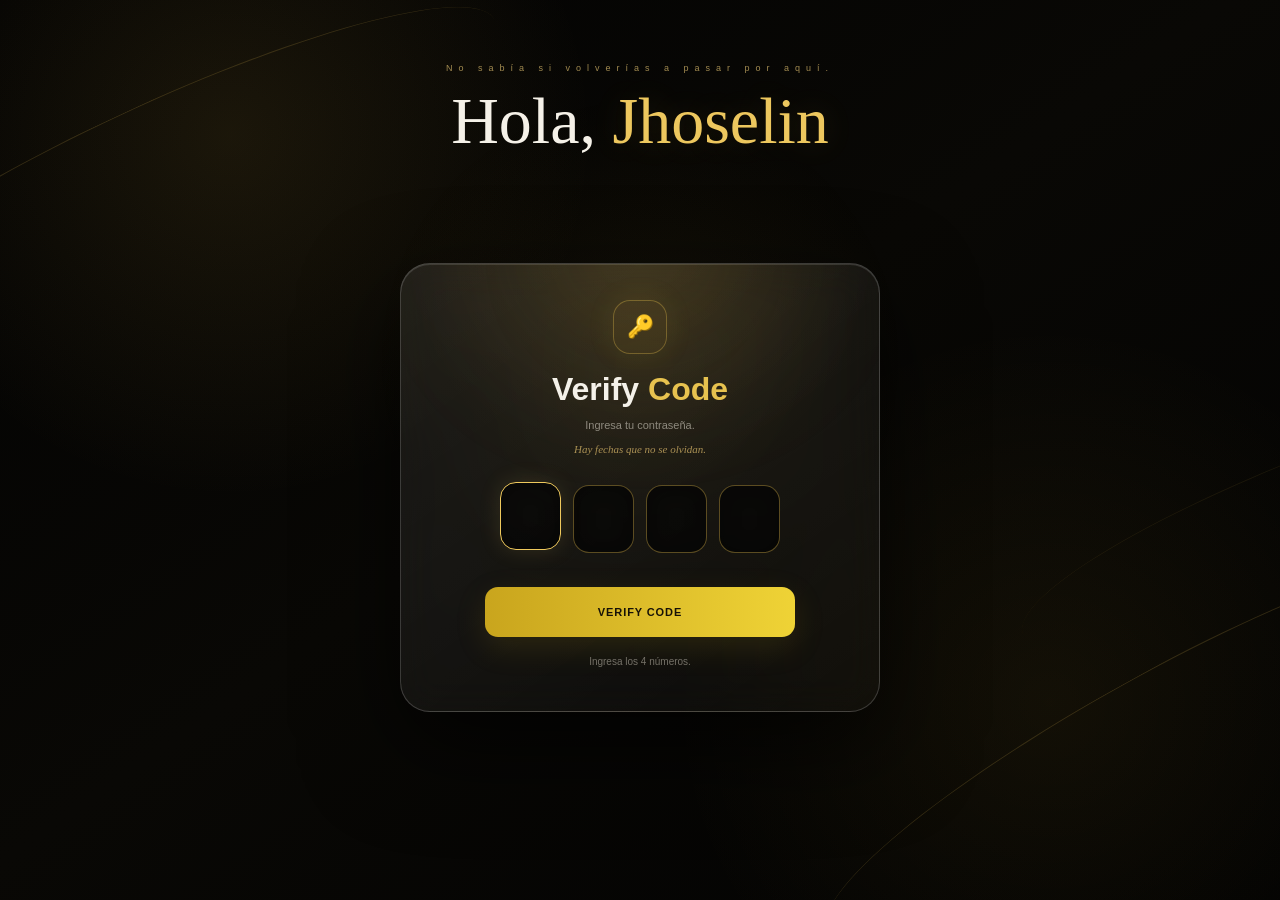
==== commit 4179a926: "Update index.html" ====
--- a/index.html
+++ b/index.html
@@ -1501,7 +1501,7 @@
     <div class="nombre-fondo">
 
         <small>
-            A LITTLE SPACE ✦
+            No sabía si volverías a pasar por aquí.
         </small>
 
         <h1>
@@ -1535,8 +1535,7 @@
 
             <p class="subtitulo">
 
-                Ingresa el código
-                para continuar.
+            Ingresa tu contraseña.
 
             </p>
 
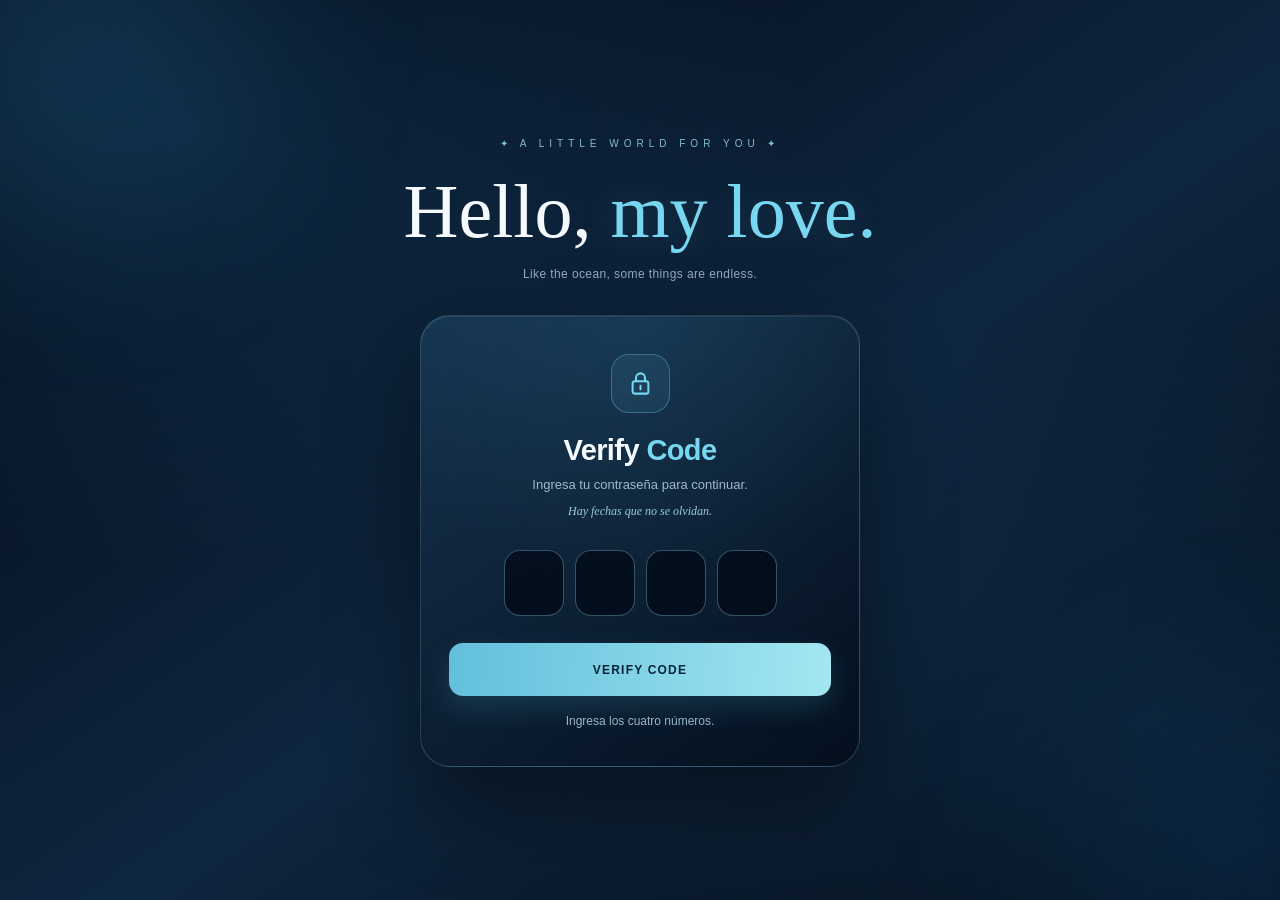
==== commit d4545785: "Update print statement from 'Hello' to 'Goodbye'" ====
--- a/index.html
+++ b/index.html
@@ -1,2197 +1,1789 @@
+
 <!DOCTYPE html>
 <html lang="es">
-
 <head>
+
 <meta charset="UTF-8">
-
-<meta
-name="viewport"
-content="width=device-width, initial-scale=1.0"
->
-
-<title>Un espacio para ti, Jhos</title>
-
-<meta
-name="robots"
-content="noindex, nofollow, noarchive"
->
-
-<meta
-name="theme-color"
-content="#050505"
->
+<meta name="viewport" content="width=device-width, initial-scale=1.0">
+<meta name="theme-color" content="#050b14">
+<meta name="robots" content="noindex,nofollow">
+
+<title>My Love | A Little World</title>
+
+<link rel="stylesheet" href="estilos.css">
 
 <style>
 
-/* =========================================================
-   GENERAL
-========================================================= */
-
-:root{
-    --negro:#050505;
-    --negro2:#0b0a07;
-
-    --dorado:#e2bb59;
-    --dorado-claro:#ffe49a;
-    --dorado-suave:#b79343;
-
-    --blanco:#f7f2e7;
-    --gris:#99958c;
-
-    --verde:#00df84;
-}
-
-*{
-    margin:0;
-    padding:0;
-    box-sizing:border-box;
-}
-
-html{
-    scroll-behavior:smooth;
-}
-
-body{
-    min-height:100vh;
-    overflow:hidden;
-
-    color:var(--blanco);
-
-    font-family:
-        "Segoe UI",
-        Arial,
-        sans-serif;
-
-    background:
-        radial-gradient(
-            circle at 18% 15%,
-            rgba(229,184,70,.10),
-            transparent 28%
-        ),
-
-        radial-gradient(
-            circle at 82% 78%,
-            rgba(255,202,56,.06),
-            transparent 30%
-        ),
-
-        linear-gradient(
-            145deg,
-            #020202,
-            #090805 48%,
-            #020202
-        );
-}
-
-
-/* =========================================================
-   FONDO
-========================================================= */
-
-.fondo{
-    position:fixed;
-    inset:0;
-
-    pointer-events:none;
-
-    overflow:hidden;
-}
-
-.fondo::before{
-    content:"";
-
-    position:absolute;
-    inset:0;
-
-    background:
-        radial-gradient(
-            circle at 50% 40%,
-            rgba(228,184,68,.055),
-            transparent 32%
-        );
-
-    animation:
-        respirarFondo
-        6s ease-in-out infinite;
-}
-
-@keyframes respirarFondo{
-
-    0%,100%{
-        opacity:.4;
-    }
-
-    50%{
-        opacity:1;
-    }
-
-}
-
-
-/* =========================================================
-   LÍNEAS DECORATIVAS
-========================================================= */
-
-.linea{
-    position:absolute;
-
-    width:760px;
-    height:145px;
-
-    border-radius:50%;
-
-    border-top:
-        1px solid
-        rgba(227,187,82,.18);
-
-    pointer-events:none;
-}
-
-.linea.uno{
-    top:12%;
-    left:-230px;
-
-    transform:rotate(-25deg);
-}
-
-.linea.dos{
-    right:-260px;
-    bottom:9%;
-
-    transform:rotate(-29deg);
-}
-
-.linea.tres{
-    top:48%;
-    right:-480px;
-
-    opacity:.45;
-
-    transform:rotate(-20deg);
-}
-
-
-/* =========================================================
-   PARTÍCULAS
-========================================================= */
-
-#particulas{
-    position:fixed;
-    inset:0;
-
-    pointer-events:none;
-
-    overflow:hidden;
-}
-
-.particula{
-    position:absolute;
-
-    width:3px;
-    height:3px;
-
-    border-radius:50%;
-
-    background:#f4ce6b;
-
-    box-shadow:
-        0 0 8px
-        rgba(255,213,103,.75);
-
-    opacity:0;
-
-    animation:
-        flotar
-        linear infinite;
-}
-
-@keyframes flotar{
-
-    0%{
-        transform:
-            translateY(105vh)
-            scale(.5);
-
-        opacity:0;
-    }
-
-    15%{
-        opacity:.55;
-    }
-
-    80%{
-        opacity:.25;
-    }
-
-    100%{
-        transform:
-            translateY(-15vh)
-            scale(1.1);
-
-        opacity:0;
-    }
-
-}
-
-
-/* =========================================================
-   PANTALLA DE ACCESO
-========================================================= */
-
-#pantallaAcceso{
-    position:fixed;
-
-    inset:0;
-
-    z-index:100;
-
-    display:flex;
-
-    justify-content:center;
-    align-items:center;
-
-    padding:20px;
-
-    transition:
-        opacity 1s ease,
-        visibility 1s ease;
-}
-
-#pantallaAcceso.ocultar{
-    opacity:0;
-    visibility:hidden;
-    pointer-events:none;
-}
-
-
-/* =========================================================
-   NOMBRE SUPERIOR
-========================================================= */
-
-.nombre-fondo{
-    position:absolute;
-
-    top:7%;
-
-    left:0;
-    right:0;
-
-    text-align:center;
-
-    pointer-events:none;
-}
-
-.nombre-fondo small{
-    display:block;
-
-    margin-bottom:10px;
-
-    color:#a28b51;
-
-    font-size:9px;
-
-    letter-spacing:6px;
-}
-
-.nombre-fondo h1{
-    font-family:
-        Georgia,
-        "Times New Roman",
-        serif;
-
-    font-size:
-        clamp(
-            39px,
-            7vw,
-            66px
-        );
-
-    font-weight:400;
-
-    color:#f5f1e8;
-}
-
-.nombre-fondo h1 span{
-    color:#edc75e;
-
-    text-shadow:
-        0 0 32px
-        rgba(237,199,94,.16);
-}
-
-
-/* =========================================================
-   TARJETA GLASS
-========================================================= */
-
-.login-card{
-    position:relative;
-
-    z-index:5;
-
-    width:
-        min(
-            480px,
-            94vw
-        );
-
-    margin-top:75px;
-
-    padding:
-        36px 30px
-        32px;
-
-    border:
-        1px solid
-        rgba(255,255,255,.18);
-
-    border-radius:30px;
-
-    text-align:center;
-
-    background:
-        radial-gradient(
-            circle at 50% 0%,
-            rgba(235,193,79,.08),
-            transparent 45%
-        ),
-
-        linear-gradient(
-            145deg,
-            rgba(255,255,255,.085),
-            rgba(255,255,255,.025)
-        );
-
-    backdrop-filter:
-        blur(19px);
-
-    -webkit-backdrop-filter:
-        blur(19px);
-
-    box-shadow:
-        0 35px 95px
-        rgba(0,0,0,.68),
-
-        inset 0 1px 0
-        rgba(255,255,255,.12);
-
-    overflow:hidden;
-
-    animation:
-        entradaTarjeta
-        1s ease;
-
-    transition:
-        border-color .5s ease,
-        box-shadow .5s ease,
-        background .5s ease;
-}
-
-.login-card::before{
-    content:"";
-
-    position:absolute;
-
-    top:-120px;
-    left:50%;
-
-    width:290px;
-    height:220px;
+/* ==========================================
+   MY LOVE - INDEX PRINCIPAL
+   NEGRO · AZUL MARINO · CELESTE
+========================================== */
+
+:root {
+  --negro: #050b14;
+  --marino: #0e2238;
+  --marino-claro: #173b59;
+  --azul: #176a97;
+  --celeste: #78d7f0;
+  --hielo: #b4edf8;
+  --blanco: #f5faff;
+  --gris: #9ab4c7;
+  --verde: #67ecb2;
+  --rojo: #ff91a5;
+}
+
+* {
+  margin: 0;
+  padding: 0;
+  box-sizing: border-box;
+}
+
+html {
+  scroll-behavior: smooth;
+}
+
+body {
+  min-height: 100vh;
+  overflow-x: hidden;
+
+  color: var(--blanco);
+
+  font-family:
+    "Segoe UI",
+    Arial,
+    sans-serif;
+
+  background:
+    radial-gradient(
+      ellipse at 15% 15%,
+      rgba(32,114,170,.20),
+      transparent 40%
+    ),
+    radial-gradient(
+      ellipse at 90% 80%,
+      rgba(28,99,155,.16),
+      transparent 40%
+    ),
+    linear-gradient(
+      145deg,
+      #040914,
+      #0e263f 55%,
+      #050b14
+    );
+}
+
+button, input {
+  font: inherit;
+}
+
+button:focus-visible,
+input:focus-visible {
+  outline: 2px solid var(--celeste);
+  outline-offset: 3px;
+}
+
+/* ==========================================
+   FONDO OCEÁNICO
+========================================== */
+
+.fondo-oceano {
+  position: fixed;
+  inset: 0;
+  z-index: -1;
+  overflow: hidden;
+  pointer-events: none;
+}
+
+.resplandor {
+  position: absolute;
+  width: 360px;
+  height: 360px;
+
+  border-radius: 50%;
+  filter: blur(95px);
+
+  animation:
+    respirarFondo 9s ease-in-out infinite;
+}
+
+.resplandor.uno {
+  top: -150px;
+  left: -120px;
+  background: rgba(58,157,216,.18);
+}
+
+.resplandor.dos {
+  right: -160px;
+  bottom: -170px;
+  background: rgba(17,98,167,.19);
+  animation-delay: 3s;
+}
+
+@keyframes respirarFondo {
+  0%,100% {
+    opacity: .4;
+    transform: scale(1);
+  }
+
+  50% {
+    opacity: 1;
+    transform: scale(1.2);
+  }
+}
+
+.particula {
+  position: absolute;
+
+  width: 3px;
+  height: 3px;
+
+  border-radius: 50%;
+  background: #9be5f4;
+
+  box-shadow:
+    0 0 11px rgba(127,217,239,.7);
+
+  opacity: 0;
+
+  animation:
+    flotarParticula linear infinite;
+}
+
+@keyframes flotarParticula {
+  0% {
+    transform: translateY(105vh);
+    opacity: 0;
+  }
+
+  20% {
+    opacity: .55;
+  }
+
+  85% {
+    opacity: .2;
+  }
+
+  100% {
+    transform: translateY(-15vh);
+    opacity: 0;
+  }
+}
+
+/* ==========================================
+   PANTALLA DE CONTRASEÑA
+========================================== */
+
+#pantallaAcceso {
+  min-height: 100svh;
+
+  display: flex;
+  align-items: center;
+  justify-content: center;
+  flex-direction: column;
+
+  padding: 32px 18px;
+}
+
+/* NOMBRE SUPERIOR */
+
+.acceso-superior {
+  text-align: center;
+  margin-bottom: 34px;
+
+  animation: aparecer 1s ease both;
+}
+
+.acceso-superior small {
+  color: #83bbd1;
+  font-size: 10px;
+  letter-spacing: 5px;
+}
+
+.acceso-superior h1 {
+  margin-top: 17px;
+
+  font-family:
+    Georgia,
+    "Times New Roman",
+    serif;
+
+  font-size:
+    clamp(43px,8vw,76px);
+
+  font-weight: 400;
+  line-height: 1.15;
+}
+
+.acceso-superior h1 span {
+  color: var(--celeste);
+
+  text-shadow:
+    0 0 36px rgba(120,215,240,.18);
+}
+
+.acceso-superior p {
+  margin-top: 12px;
+
+  color: #93adbf;
+  font-size: 12px;
+  letter-spacing: .4px;
+}
+
+/* TARJETA */
+
+.acceso-card {
+  position: relative;
+
+  width: min(440px,100%);
+
+  padding: 38px 28px 30px;
+
+  border-radius: 30px;
+
+  border:
+    1px solid rgba(146,211,235,.23);
+
+  background:
+    radial-gradient(
+      circle at 50% 0%,
+      rgba(68,159,206,.12),
+      transparent 55%
+    ),
+    linear-gradient(
+      145deg,
+      rgba(23,54,81,.88),
+      rgba(4,14,28,.94)
+    );
+
+  backdrop-filter: blur(19px);
+
+  box-shadow:
+    0 35px 90px rgba(0,0,0,.43),
+    inset 0 1px 0 rgba(255,255,255,.07);
+
+  text-align: center;
+
+  animation: aparecer 1s ease both;
+}
+
+@keyframes aparecer {
+  from {
+    opacity: 0;
+    transform: translateY(18px);
+  }
+
+  to {
+    opacity: 1;
+    transform: translateY(0);
+  }
+}
+
+/* FORMULARIO */
+
+#formularioAcceso {
+  animation: aparecer .4s ease;
+}
+
+.candado {
+  width: 59px;
+  height: 59px;
+
+  margin: 0 auto 21px;
+
+  display: flex;
+  justify-content: center;
+  align-items: center;
+
+  border-radius: 18px;
+
+  background:
+    rgba(100,195,225,.09);
+
+  border:
+    1px solid rgba(135,217,239,.3);
+
+  color: var(--celeste);
+}
+
+.candado svg {
+  width: 27px;
+  height: 27px;
+
+  stroke: currentColor;
+  stroke-width: 1.8;
+  stroke-linecap: round;
+  stroke-linejoin: round;
+  fill: none;
+}
+
+.acceso-card h2 {
+  font-size: 29px;
+  font-weight: 600;
+  letter-spacing: -.6px;
+}
+
+.acceso-card h2 span {
+  color: var(--celeste);
+}
+
+.subtitulo {
+  margin-top: 10px;
+  color: #a2b9c9;
+  font-size: 13px;
+}
+
+.pista {
+  margin-top: 12px;
+
+  color: #99cadb;
+
+  font-family: Georgia,serif;
+  font-style: italic;
+  font-size: 12px;
+}
+
+/* ==========================================
+   CUATRO CASILLAS
+========================================== */
+
+.casillas {
+  display: flex;
+  justify-content: center;
+  gap: 11px;
+
+  margin: 31px auto 27px;
+}
+
+.casillas input {
+  width: 60px;
+  height: 66px;
+
+  min-width: 0;
+
+  text-align: center;
+
+  border-radius: 16px;
+
+  border:
+    1px solid rgba(133,206,230,.37);
+
+  outline: none;
+
+  background:
+    rgba(3,13,26,.83);
+
+  color: #e9faff;
+
+  font-size: 27px;
+  font-weight: 650;
+
+  caret-color: var(--celeste);
+
+  transition:
+    transform .25s,
+    border-color .25s,
+    box-shadow .25s;
+}
+
+.casillas input:focus {
+  transform: translateY(-3px);
+
+  border-color: #91e1f1;
+
+  box-shadow:
+    0 0 22px rgba(110,211,237,.17);
+}
+
+/* BOTÓN */
+
+.boton-acceso {
+  width: 100%;
+  height: 53px;
+
+  border: none;
+  border-radius: 14px;
+
+  color: #06243a;
+
+  font-size: 12px;
+  font-weight: 750;
+  letter-spacing: 1.2px;
+
+  background:
+    linear-gradient(
+      95deg,
+      #62bfdb,
+      #a3e7f2
+    );
+
+  box-shadow:
+    0 12px 29px rgba(77,176,211,.18);
+
+  cursor: pointer;
+  transition: .3s;
+}
+
+.boton-acceso:hover {
+  transform: translateY(-2px);
+  filter: brightness(1.08);
+}
+
+.boton-acceso:disabled {
+  cursor: default;
+}
+
+#mensajeAcceso {
+  min-height: 22px;
+
+  margin-top: 18px;
+
+  color: #9ab6c8;
+  font-size: 12px;
+}
+
+.error {
+  animation: sacudir .4s ease;
+}
+
+@keyframes sacudir {
+  25% {transform:translateX(-7px)}
+  50% {transform:translateX(7px)}
+  75% {transform:translateX(-4px)}
+}
+
+/* ==========================================
+   ANIMACIÓN DE VERIFICACIÓN
+========================================== */
+
+#animacionVerificacion {
+  display: none;
+
+  flex-direction: column;
+  align-items: center;
+  justify-content: center;
+
+  padding: 18px 0 9px;
+
+  animation:
+    aparecer .45s ease both;
+}
+
+#animacionVerificacion.visible {
+  display: flex;
+}
+
+.verificacion-circulo {
+  position: relative;
+
+  width: 140px;
+  height: 140px;
+
+  margin: 5px auto 22px;
+
+  display: flex;
+  justify-content: center;
+  align-items: center;
+}
+
+/* CÍRCULO AZUL GIRATORIO */
+
+.anillo-verificacion {
+  position: absolute;
+  inset: 6px;
+
+  border-radius: 50%;
+
+  border:
+    3px solid rgba(120,215,240,.11);
+
+  border-top-color: #8bdef0;
+  border-right-color: #8bdef0;
+
+  box-shadow:
+    0 0 28px rgba(99,200,231,.10);
+
+  animation:
+    girarVerificacion 1s linear infinite;
+}
+
+.anillo-verificacion::after {
+  content: "";
+
+  position: absolute;
+  inset: 13px;
+
+  border-radius: 50%;
+
+  border:
+    1px solid rgba(132,220,239,.13);
+}
+
+@keyframes girarVerificacion {
+  to {
+    transform: rotate(360deg);
+  }
+}
+
+/* CORAZÓN */
+
+.corazon-verificacion {
+  position: relative;
+  z-index: 2;
+
+  font-size: 57px;
+  line-height: 1;
+
+  color: #9ce9f5;
+
+  text-shadow:
+    0 0 28px rgba(121,222,244,.28);
+
+  animation:
+    latir 1.2s ease-in-out infinite;
+}
+
+@keyframes latir {
+  0%,100% {
+    transform: scale(1);
+  }
+
+  50% {
+    transform: scale(1.12);
+  }
+}
+
+/* RESULTADO */
+
+.icono-resultado {
+  position: relative;
+  z-index: 3;
+
+  display: none;
+
+  width: 98px;
+  height: 98px;
+
+  justify-content: center;
+  align-items: center;
+
+  border-radius: 50%;
+
+  animation:
+    aparecerResultado .65s
+    cubic-bezier(.2,.8,.2,1.25) both;
+}
+
+.icono-resultado svg {
+  width: 48px;
+  height: 48px;
+
+  fill: none;
+  stroke: currentColor;
+
+  stroke-width: 3.5;
+  stroke-linecap: round;
+  stroke-linejoin: round;
+}
+
+@keyframes aparecerResultado {
+  0% {
+    opacity: 0;
 
     transform:
-        translateX(-50%);
-
-    border-radius:50%;
-
-    background:
-        rgba(231,187,68,.10);
-
-    filter:
-        blur(70px);
-
-    pointer-events:none;
-}
-
-@keyframes entradaTarjeta{
-
-    from{
-        opacity:0;
-
-        transform:
-            translateY(25px)
-            scale(.96);
-    }
-
-    to{
-        opacity:1;
-
-        transform:
-            translateY(0)
-            scale(1);
-    }
-
-}
-
-
-/* =========================================================
-   ICONO
-========================================================= */
-
-.icono-llave{
-    position:relative;
-
-    z-index:2;
-
-    width:54px;
-    height:54px;
-
-    margin:
-        0 auto
-        17px;
-
-    display:flex;
-
-    justify-content:center;
-    align-items:center;
-
-    border-radius:17px;
-
-    border:
-        1px solid
-        rgba(230,190,78,.33);
-
-    background:
-        rgba(223,180,54,.055);
-
-    color:#edc65e;
-
-    font-size:22px;
-
-    box-shadow:
-        0 0 28px
-        rgba(226,184,48,.10);
-
-    transition:.4s ease;
-}
-
-
-/* =========================================================
-   TEXTOS
-========================================================= */
-
-.login-card h2{
-    position:relative;
-
-    z-index:2;
-
-    color:#f4f1e9;
-
-    font-size:
-        clamp(
-            25px,
-            5vw,
-            32px
-        );
-
-    font-weight:650;
-}
-
-.login-card h2 span{
-    color:#e7c24f;
-}
-
-.subtitulo{
-    position:relative;
-
-    z-index:2;
-
-    margin-top:8px;
-
-    color:#8f8a7f;
-
-    font-size:11px;
-
-    line-height:1.7;
-}
-
-.pista{
-    position:relative;
-
-    z-index:2;
-
-    margin-top:8px;
-
-    color:#aa9154;
-
-    font-family:
-        Georgia,
-        "Times New Roman",
-        serif;
-
-    font-size:11px;
-
-    font-style:italic;
-}
-
-
-/* =========================================================
-   OTP 4 CUADROS
-========================================================= */
-
-.otp{
-    position:relative;
-
-    z-index:2;
-
-    display:flex;
-
-    justify-content:center;
-
-    gap:12px;
-
-    margin-top:30px;
-
-    min-height:74px;
-}
-
-.otp input{
-    width:61px;
-    height:68px;
-
-    border:
-        1px solid
-        rgba(225,187,78,.38);
-
-    border-radius:16px;
-
-    outline:none;
-
-    background:
-        rgba(5,5,5,.68);
-
-    color:#fff;
-
-    text-align:center;
-
-    font-size:24px;
-
-    font-weight:650;
-
-    caret-color:#edc65e;
-
-    box-shadow:
-        inset 0 0 20px
-        rgba(0,0,0,.40);
-
-    transition:
-        border-color .25s ease,
-        box-shadow .25s ease,
-        transform .25s ease;
-}
-
-.otp input:focus{
-    border-color:#efc95d;
+      scale(.35)
+      rotate(-20deg);
+  }
+
+  65% {
+    opacity: 1;
 
     transform:
-        translateY(-3px);
-
-    box-shadow:
-        0 0 22px
-        rgba(239,201,93,.13),
-
-        inset 0 0 20px
-        rgba(0,0,0,.45);
-}
-
-
-/* =========================================================
-   BOTÓN VERIFICAR
-========================================================= */
-
-.verificar{
-    position:relative;
-
-    z-index:2;
-
-    width:
-        min(
-            310px,
-            100%
-        );
-
-    height:50px;
-
-    margin-top:28px;
-
-    border:0;
-
-    border-radius:13px;
-
-    cursor:pointer;
-
-    color:#171207;
-
-    font-size:11px;
-
-    font-weight:750;
-
-    letter-spacing:.9px;
-
-    background:
-        linear-gradient(
-            90deg,
-            #c9a51d,
-            #efd336
-        );
-
-    box-shadow:
-        0 10px 32px
-        rgba(205,170,25,.13);
-
-    transition:.3s ease;
-}
-
-.verificar:hover{
-    transform:
-        translateY(-2px);
-
-    filter:
-        brightness(1.07);
-}
-
-.verificar:disabled{
-    cursor:default;
-    transform:none;
-}
-
-
-/* =========================================================
-   MENSAJE ESTADO
-========================================================= */
-
-.estado{
-    position:relative;
-
-    z-index:2;
-
-    min-height:25px;
-
-    margin-top:17px;
-
-    color:#757168;
-
-    font-size:10px;
-
-    line-height:1.6;
-}
-
-
-/* =========================================================
-   ANIMACIÓN DE VERIFICACIÓN
-========================================================= */
-
-.verificando .otp{
-    height:115px;
-}
-
-
-/* CUADRO 1 */
-
-.verificando
-.otp input:nth-child(1){
-
-    animation:
-        girarUno
-        1.25s
-        ease-in-out
-        infinite;
-}
-
-
-/* CUADRO 2 */
-
-.verificando
-.otp input:nth-child(2){
-
-    animation:
-        girarDos
-        1.25s
-        ease-in-out
-        infinite;
-}
-
-
-/* CUADRO 3 */
-
-.verificando
-.otp input:nth-child(3){
-
-    animation:
-        girarTres
-        1.25s
-        ease-in-out
-        infinite;
-}
-
-
-/* CUADRO 4 */
-
-.verificando
-.otp input:nth-child(4){
-
-    animation:
-        girarCuatro
-        1.25s
-        ease-in-out
-        infinite;
-}
-
-
-/* MOVIMIENTO PARECIDO A LA REFERENCIA */
-
-@keyframes girarUno{
-
-    0%{
-        transform:
-            translate(0,0)
-            rotate(0deg);
-    }
-
-    25%{
-        transform:
-            translate(32px,-13px)
-            rotate(90deg);
-    }
-
-    50%{
-        transform:
-            translate(51px,27px)
-            rotate(180deg);
-    }
-
-    75%{
-        transform:
-            translate(20px,49px)
-            rotate(270deg);
-    }
-
-    100%{
-        transform:
-            translate(0,0)
-            rotate(360deg);
-    }
-
-}
-
-
-@keyframes girarDos{
-
-    0%{
-        transform:
-            translate(0,0)
-            rotate(0deg);
-    }
-
-    25%{
-        transform:
-            translate(18px,39px)
-            rotate(90deg);
-    }
-
-    50%{
-        transform:
-            translate(-18px,54px)
-            rotate(180deg);
-    }
-
-    75%{
-        transform:
-            translate(-47px,22px)
-            rotate(270deg);
-    }
-
-    100%{
-        transform:
-            translate(0,0)
-            rotate(360deg);
-    }
-
-}
-
-
-@keyframes girarTres{
-
-    0%{
-        transform:
-            translate(0,0)
-            rotate(0deg);
-    }
-
-    25%{
-        transform:
-            translate(-31px,14px)
-            rotate(90deg);
-    }
-
-    50%{
-        transform:
-            translate(-50px,-27px)
-            rotate(180deg);
-    }
-
-    75%{
-        transform:
-            translate(-17px,-48px)
-            rotate(270deg);
-    }
-
-    100%{
-        transform:
-            translate(0,0)
-            rotate(360deg);
-    }
-
-}
-
-
-@keyframes girarCuatro{
-
-    0%{
-        transform:
-            translate(0,0)
-            rotate(0deg);
-    }
-
-    25%{
-        transform:
-            translate(-17px,-38px)
-            rotate(90deg);
-    }
-
-    50%{
-        transform:
-            translate(18px,-53px)
-            rotate(180deg);
-    }
-
-    75%{
-        transform:
-            translate(47px,-20px)
-            rotate(270deg);
-    }
-
-    100%{
-        transform:
-            translate(0,0)
-            rotate(360deg);
-    }
-
-}
-
-
-/* =========================================================
-   SPINNER
-========================================================= */
-
-.spinner{
-    width:16px;
-    height:16px;
-
-    display:inline-block;
-
-    margin-right:8px;
-
-    vertical-align:middle;
-
-    border-radius:50%;
-
-    border:
-        2px solid
-        rgba(20,20,20,.25);
-
-    border-top-color:#171307;
-
-    animation:
-        spinner
-        .7s linear infinite;
-}
-
-@keyframes spinner{
-
-    to{
-        transform:
-            rotate(360deg);
-    }
-
-}
-
-
-/* =========================================================
-   ERROR
-========================================================= */
-
-.login-card.error{
-    border-color:
-        rgba(255,75,75,.48);
-
-    animation:
-        errorShake
-        .45s ease;
-}
-
-.login-card.error
-.otp input{
-    border-color:#d64e4e;
-
-    color:#ff8181;
-}
-
-.login-card.error
-.icono-llave{
-    color:#ff6565;
-
-    border-color:
-        rgba(255,70,70,.38);
-}
-
-@keyframes errorShake{
-
-    0%,100%{
-        transform:translateX(0);
-    }
-
-    25%{
-        transform:translateX(-8px);
-    }
-
-    50%{
-        transform:translateX(8px);
-    }
-
-    75%{
-        transform:translateX(-4px);
-    }
-
-}
-
-
-/* =========================================================
-   ÉXITO VERDE
-========================================================= */
-
-.login-card.correcto{
-    border-color:
-        rgba(0,230,135,.42);
-
-    background:
-        radial-gradient(
-            circle at 50% 35%,
-            rgba(0,215,125,.14),
-            transparent 48%
-        ),
-
-        linear-gradient(
-            145deg,
-            rgba(255,255,255,.075),
-            rgba(255,255,255,.022)
-        );
-
-    box-shadow:
-        0 35px 95px
-        rgba(0,0,0,.68),
-
-        0 0 60px
-        rgba(0,220,125,.09);
-}
-
-
-/* =========================================================
-   PANTALLA SUCCESS
-========================================================= */
-
-#exito{
-    display:none;
-
-    position:relative;
-
-    z-index:3;
-
-    padding:
-        5px 0
-        8px;
-}
-
-#exito.visible{
-    display:block;
-
-    animation:
-        aparecerExito
-        .6s ease;
-}
-
-@keyframes aparecerExito{
-
-    from{
-        opacity:0;
-
-        transform:
-            translateY(12px)
-            scale(.93);
-    }
-
-    to{
-        opacity:1;
-
-        transform:
-            translateY(0)
-            scale(1);
-    }
-
-}
-
-
-.icono-seguro{
-    width:48px;
-    height:48px;
-
-    margin:
-        0 auto
-        15px;
-
-    display:flex;
-
-    justify-content:center;
-    align-items:center;
-
-    border-radius:15px;
-
-    border:
-        1px solid
-        rgba(0,220,125,.50);
-
-    background:
-        rgba(0,210,120,.06);
-
-    color:#00e186;
-
-    font-size:22px;
-
-    box-shadow:
-        0 0 27px
-        rgba(0,220,125,.15);
-}
-
-
-#exito h3{
-    font-size:
-        clamp(
-            23px,
-            5vw,
-            29px
-        );
-
-    color:#f1f1f1;
-
-    font-weight:650;
-}
-
-#exito h3 span{
-    color:#00df84;
-}
-
-#exito .sub-exito{
-    margin-top:7px;
-
-    color:#737a74;
-
-    font-size:10px;
-}
-
-
-/* =========================================================
-   CÍRCULO VERDE
-========================================================= */
-
-.circulo-check{
-    position:relative;
-
-    width:145px;
-    height:145px;
-
-    margin:
-        27px auto
-        24px;
-
-    display:flex;
-
-    justify-content:center;
-    align-items:center;
-
-    border-radius:50%;
-
-    border:
-        2px solid
-        rgba(0,220,125,.48);
-
-    box-shadow:
-        0 0 35px
-        rgba(0,220,125,.08),
-
-        inset 0 0 35px
-        rgba(0,220,125,.035);
-
-    animation:
-        expandirCirculo
-        .75s ease;
-}
-
-.circulo-check::before{
-    content:"";
-
-    position:absolute;
-
-    width:105px;
-    height:105px;
-
-    border-radius:50%;
-
-    border:
-        1px solid
-        rgba(0,220,125,.13);
-}
-
-@keyframes expandirCirculo{
-
-    0%{
-        opacity:0;
-        transform:scale(.45);
-    }
-
-    65%{
-        transform:scale(1.08);
-    }
-
-    100%{
-        opacity:1;
-        transform:scale(1);
-    }
-
-}
-
-
-.check-cuadro{
-    width:58px;
-    height:58px;
-
-    display:flex;
-
-    align-items:center;
-    justify-content:center;
-
-    border-radius:16px;
-
-    border:
-        3px solid
-        #19d77f;
-
-    background:
-        #080b09;
-
-    color:white;
-
-    font-size:29px;
-
-    box-shadow:
-        0 0 25px
-        rgba(0,220,125,.23);
-
-    animation:
-        aparecerCheck
-        .55s .2s both;
-}
-
-@keyframes aparecerCheck{
-
-    from{
-        opacity:0;
-
-        transform:
-            rotate(-25deg)
-            scale(.5);
-    }
-
-    to{
-        opacity:1;
-
-        transform:
-            rotate(0deg)
-            scale(1);
-    }
-
-}
-
-
-/* =========================================================
-   BOTÓN VERDE
-========================================================= */
-
-.verificado{
-    width:min(
-        300px,
-        100%
+      scale(1.1)
+      rotate(3deg);
+  }
+
+  100% {
+    opacity: 1;
+    transform: scale(1);
+  }
+}
+
+.verificacion-titulo {
+  margin-bottom: 9px;
+
+  color: #e5faff;
+
+  font-size: 23px;
+  font-weight: 650;
+}
+
+.verificacion-subtitulo {
+  max-width: 270px;
+
+  color: #a0b9cb;
+
+  font-size: 12px;
+  line-height: 1.8;
+}
+
+/* ==========================================
+   CHECK VERDE
+========================================== */
+
+#animacionVerificacion.correcto
+.anillo-verificacion,
+
+#animacionVerificacion.correcto
+.corazon-verificacion {
+  display: none;
+}
+
+#animacionVerificacion.correcto
+.icono-resultado {
+  display: flex;
+
+  color: #75efb8;
+
+  background:
+    rgba(17,113,80,.16);
+
+  border:
+    2px solid #57e1a7;
+
+  box-shadow:
+    0 0 34px rgba(56,224,154,.23),
+    inset 0 0 23px rgba(56,224,154,.07);
+}
+
+#animacionVerificacion.correcto
+.verificacion-titulo {
+  color: #73efb6;
+}
+
+/* ==========================================
+   X ROJA
+========================================== */
+
+#animacionVerificacion.incorrecto
+.anillo-verificacion,
+
+#animacionVerificacion.incorrecto
+.corazon-verificacion {
+  display: none;
+}
+
+#animacionVerificacion.incorrecto
+.icono-resultado {
+  display: flex;
+
+  color: #ff97a9;
+
+  background:
+    rgba(148,34,66,.15);
+
+  border:
+    2px solid #ed788f;
+
+  box-shadow:
+    0 0 34px rgba(236,89,123,.20),
+    inset 0 0 23px rgba(236,89,123,.06);
+}
+
+#animacionVerificacion.incorrecto
+.verificacion-titulo {
+  color: #ff9bae;
+}
+
+/* ==========================================
+   APLICACIÓN PRINCIPAL
+========================================== */
+
+#aplicacion {
+  display: none;
+
+  min-height: 100svh;
+
+  padding: 27px 14px 35px;
+}
+
+.app-cabecera {
+  text-align: center;
+  padding: 12px 0 26px;
+}
+
+.app-cabecera small {
+  color: #83bdd4;
+  font-size: 10px;
+  letter-spacing: 5px;
+}
+
+.app-cabecera h1 {
+  margin-top: 13px;
+
+  font-family: Georgia,serif;
+
+  font-size:
+    clamp(33px,6vw,48px);
+
+  font-weight: 400;
+}
+
+.app-cabecera h1 span {
+  color: var(--celeste);
+}
+
+/* ==========================================
+   MENÚ ANIMADO
+========================================== */
+
+.menu-contenedor {
+  position: sticky;
+
+  top: 12px;
+  z-index: 30;
+
+  width: min(760px,100%);
+  margin: 0 auto;
+}
+
+.menu {
+  position: relative;
+
+  display: grid;
+
+  grid-template-columns:
+    repeat(5,minmax(0,1fr));
+
+  gap: 4px;
+
+  padding: 7px;
+
+  border-radius: 26px;
+
+  border:
+    1px solid rgba(120,192,219,.23);
+
+  background:
+    rgba(8,24,43,.95);
+
+  backdrop-filter: blur(20px);
+
+  box-shadow:
+    0 17px 43px rgba(0,0,0,.30);
+}
+
+/* INDICADOR DESLIZANTE */
+
+.menu-indicador {
+  position: absolute;
+
+  z-index: 0;
+  top: 7px;
+  left: 0;
+
+  height: 64px;
+
+  border-radius: 20px;
+
+  background:
+    linear-gradient(
+      135deg,
+      #165b87,
+      #329bc5
     );
 
-    height:48px;
-
-    border:0;
-
-    border-radius:13px;
-
-    color:#062b1a;
-
-    font-size:11px;
-
-    font-weight:750;
-
-    letter-spacing:.6px;
-
-    background:
-        linear-gradient(
-            90deg,
-            #00dd81,
-            #32e59a
-        );
-
-    box-shadow:
-        0 10px 32px
-        rgba(0,220,125,.15);
-}
-
-
-/* =========================================================
-   PÁGINA DESPUÉS DE ENTRAR
-========================================================= */
-
-#contenido{
-    position:fixed;
-
-    inset:0;
-
-    z-index:50;
-
-    display:flex;
-
-    align-items:center;
-    justify-content:center;
-
-    padding:25px;
-
-    opacity:0;
-
-    visibility:hidden;
-
-    pointer-events:none;
-
-    transition:
-        opacity 1s ease,
-        visibility 1s ease;
-}
-
-#contenido.visible{
-    opacity:1;
-
-    visibility:visible;
-
-    pointer-events:auto;
-}
-
-
-.bienvenida{
-    width:min(
-        700px,
-        100%
-    );
-
-    text-align:center;
-
-    animation:
-        aparecerBienvenida
-        1.2s ease;
-}
-
-
-@keyframes aparecerBienvenida{
-
-    from{
-        opacity:0;
-
-        transform:
-            translateY(25px);
-    }
-
-    to{
-        opacity:1;
-
-        transform:
-            translateY(0);
-    }
-
-}
-
-
-.bienvenida .mini{
-    color:#a58c50;
-
-    font-size:9px;
-
-    letter-spacing:6px;
-
-    margin-bottom:20px;
-}
-
-
-.bienvenida h1{
-    font-family:
-        Georgia,
-        "Times New Roman",
-        serif;
-
-    font-size:
-        clamp(
-            50px,
-            10vw,
-            90px
-        );
-
-    line-height:1;
-
-    font-weight:400;
-
-    color:#f5f1e7;
-}
-
-
-.bienvenida h1 span{
-    color:#e8bf55;
-
-    text-shadow:
-        0 0 35px
-        rgba(232,191,85,.15);
-}
-
-
-.bienvenida p{
-    max-width:560px;
-
-    margin:
-        30px auto
-        0;
-
-    color:#a29c91;
-
-    font-size:
-        clamp(
-            14px,
-            2vw,
-            17px
-        );
-
-    line-height:1.9;
-}
-
-
-.bienvenida p strong{
-    color:#ddd0ac;
-
-    font-weight:400;
-}
-
-
-.separador{
-    width:90px;
-    height:1px;
-
-    margin:
-        35px auto
-        0;
-
-    background:
-        linear-gradient(
-            90deg,
-            transparent,
-            #d4ae50,
-            transparent
-        );
-}
-
-
-/* =========================================================
-   RESPONSIVE
-========================================================= */
-
-@media(max-width:520px){
-
-    .nombre-fondo{
-        top:6%;
-    }
-
-    .login-card{
-        margin-top:75px;
-
-        padding:
-            32px 17px
-            28px;
-    }
-
-    .otp{
-        gap:8px;
-    }
-
-    .otp input{
-        width:54px;
-        height:62px;
-
-        border-radius:14px;
-
-        font-size:22px;
-    }
-
-    .verificando .otp{
-        transform:scale(.90);
-    }
-
-    .circulo-check{
-        width:135px;
-        height:135px;
-    }
+  box-shadow:
+    0 8px 25px rgba(39,156,204,.27);
+
+  transition:
+    transform .42s cubic-bezier(.2,.8,.2,1),
+    width .42s ease;
+}
+
+/* BOTONES */
+
+.menu-btn {
+  position: relative;
+  z-index: 1;
+
+  height: 64px;
+
+  border: none;
+  border-radius: 20px;
+
+  background: transparent;
+
+  color: #a5bed0;
+
+  display: flex;
+  flex-direction: column;
+
+  justify-content: center;
+  align-items: center;
+
+  gap: 6px;
+
+  cursor: pointer;
+
+  font-size: 11px;
+
+  transition: color .3s;
+}
+
+.menu-btn svg {
+  width: 22px;
+  height: 22px;
+
+  stroke: currentColor;
+  fill: none;
+
+  stroke-width: 1.9;
+  stroke-linecap: round;
+  stroke-linejoin: round;
+}
+
+.menu-btn.activo {
+  color: #ffffff;
+  font-weight: 700;
+}
+
+/* ==========================================
+   CONTENIDO DE LAS PÁGINAS
+========================================== */
+
+.vista {
+  width: min(1050px,100%);
+  margin: 0 auto;
+}
+
+#marcoPagina {
+  display: block;
+
+  width: 100%;
+  height: 650px;
+  min-height: 480px;
+
+  border: none;
+  background: transparent;
+}
+
+.pie-app {
+  margin-top: 33px;
+
+  text-align: center;
+
+  font-size: 10px;
+  letter-spacing: 3px;
+
+  color: #698ba3;
+}
+
+/* ==========================================
+   RESPONSIVE - CELULAR
+========================================== */
+
+@media(max-width:600px) {
+
+  .acceso-superior h1 {
+    font-size: 44px;
+  }
+
+  .acceso-superior small {
+    font-size: 9px;
+    letter-spacing: 3px;
+  }
+
+  .acceso-card {
+    padding: 32px 18px 26px;
+  }
+
+  .casillas {
+    gap: 8px;
+  }
+
+  .casillas input {
+    width: 54px;
+    height: 61px;
+  }
+
+  #aplicacion {
+    padding: 25px 10px 30px;
+  }
+
+  .menu {
+    padding: 5px;
+    gap: 2px;
+    border-radius: 20px;
+  }
+
+  .menu-btn {
+    height: 58px;
+    font-size: 9px;
+    gap: 4px;
+    border-radius: 16px;
+  }
+
+  .menu-btn svg {
+    width: 19px;
+    height: 19px;
+  }
+
+  .menu-indicador {
+    top: 5px;
+    height: 58px;
+    border-radius: 16px;
+  }
+
+  #marcoPagina {
+    min-height: 420px;
+  }
+
+}
+
+/* ACCESIBILIDAD */
+
+@media(prefers-reduced-motion:reduce) {
+
+  *,*::before,*::after {
+    animation-duration: .01ms !important;
+    transition-duration: .01ms !important;
+    scroll-behavior: auto !important;
+  }
 
 }
 
 </style>
 </head>
 
-
 <body>
 
-
-<!-- =========================================================
+<!-- ==========================================
      FONDO
-========================================================= -->
-
-<div class="fondo">
-
-    <div class="linea uno"></div>
-    <div class="linea dos"></div>
-    <div class="linea tres"></div>
+========================================== -->
+
+<div class="fondo-oceano" id="fondoOceano">
+
+  <div class="resplandor uno"></div>
+  <div class="resplandor dos"></div>
 
 </div>
 
 
-<div id="particulas"></div>
-
-
-
-<!-- =========================================================
-     ACCESO
-========================================================= -->
+<!-- ==========================================
+     PANTALLA DE CONTRASEÑA
+========================================== -->
 
 <section id="pantallaAcceso">
 
-
-    <div class="nombre-fondo">
-
-        <small>
-            No sabía si volverías a pasar por aquí.
-        </small>
-
-        <h1>
-            Hola, <span>Jhoselin</span>
-        </h1>
+  <div class="acceso-superior">
+
+    <small>
+      ✦ A LITTLE WORLD FOR YOU ✦
+    </small>
+
+    <h1>
+      Hello, <span>my love.</span>
+    </h1>
+
+    <p>
+      Like the ocean, some things are endless.
+    </p>
+
+  </div>
+
+
+  <div class="acceso-card" id="accesoCard">
+
+    <!-- FORMULARIO -->
+
+    <div id="formularioAcceso">
+
+      <div class="candado">
+
+        <svg viewBox="0 0 24 24">
+          <rect x="5" y="10" width="14" height="11" rx="2"/>
+          <path d="M8 10V7a4 4 0 0 1 8 0v3"/>
+          <path d="M12 14v3"/>
+        </svg>
+
+      </div>
+
+      <h2>
+        Verify <span>Code</span>
+      </h2>
+
+      <p class="subtitulo">
+        Ingresa tu contraseña para continuar.
+      </p>
+
+      <p class="pista">
+        Hay fechas que no se olvidan.
+      </p>
+
+
+      <!-- CUATRO CASILLAS -->
+
+      <div class="casillas" id="casillas">
+
+        <input
+          type="password"
+          maxlength="1"
+          inputmode="numeric"
+          autocomplete="off"
+          aria-label="Dígito 1">
+
+        <input
+          type="password"
+          maxlength="1"
+          inputmode="numeric"
+          autocomplete="off"
+          aria-label="Dígito 2">
+
+        <input
+          type="password"
+          maxlength="1"
+          inputmode="numeric"
+          autocomplete="off"
+          aria-label="Dígito 3">
+
+        <input
+          type="password"
+          maxlength="1"
+          inputmode="numeric"
+          autocomplete="off"
+          aria-label="Dígito 4">
+
+      </div>
+
+
+      <button
+        class="boton-acceso"
+        id="btnAcceso">
+
+        VERIFY CODE
+
+      </button>
+
+      <p id="mensajeAcceso" aria-live="polite">
+        Ingresa los cuatro números.
+      </p>
 
     </div>
 
 
+    <!-- ====================================
+         ANIMACIÓN DE VERIFICACIÓN
+    ==================================== -->
 
     <div
-    class="login-card"
-    id="loginCard"
-    >
-
-
-        <!-- FORMULARIO -->
-
-        <div id="formulario">
-
-
-            <div class="icono-llave">
-                🔑
-            </div>
-
-
-            <h2>
-                Verify <span>Code</span>
-            </h2>
-
-
-            <p class="subtitulo">
-
-            Ingresa tu contraseña.
-
-            </p>
-
-
-            <div class="pista">
-
-                Hay fechas que no se olvidan.
-
-            </div>
-
-
-
-            <div class="otp">
-
-
-                <input
-                id="d1"
-                type="tel"
-                inputmode="numeric"
-                maxlength="1"
-                autocomplete="off"
-                >
-
-
-                <input
-                id="d2"
-                type="tel"
-                inputmode="numeric"
-                maxlength="1"
-                autocomplete="off"
-                >
-
-
-                <input
-                id="d3"
-                type="tel"
-                inputmode="numeric"
-                maxlength="1"
-                autocomplete="off"
-                >
-
-
-                <input
-                id="d4"
-                type="tel"
-                inputmode="numeric"
-                maxlength="1"
-                autocomplete="off"
-                >
-
-
-            </div>
-
-
-
-            <button
-            class="verificar"
-            id="btnVerificar"
-            onclick="verificarCodigo()"
-            >
-
-                VERIFY CODE
-
-            </button>
-
-
-
-            <div
-            class="estado"
-            id="estado"
-            >
-
-                Ingresa los 4 números.
-
-            </div>
-
-
+      id="animacionVerificacion"
+      role="status"
+      aria-live="polite">
+
+      <div class="verificacion-circulo">
+
+        <div class="anillo-verificacion"></div>
+
+        <div class="corazon-verificacion">
+          ♡
         </div>
 
-
-
-        <!-- SUCCESS -->
-
-        <div id="exito">
-
-
-            <div class="icono-seguro">
-                ♡
-            </div>
-
-
-            <h3>
-
-                Verified
-                <span>Successfully</span>
-
-            </h3>
-
-
-            <div class="sub-exito">
-
-                El código ha sido confirmado.
-
-            </div>
-
-
-
-            <div class="circulo-check">
-
-                <div class="check-cuadro">
-                    ✓
-                </div>
-
-            </div>
-
-
-
-            <button
-            class="verificado"
-            >
-
-                ✓ VERIFIED & SECURED
-
-            </button>
-
-
+        <div
+          class="icono-resultado"
+          id="iconoResultado">
         </div>
 
+      </div>
+
+      <h3
+        class="verificacion-titulo"
+        id="verificacionTitulo">
+
+        Verificando...
+
+      </h3>
+
+      <p
+        class="verificacion-subtitulo"
+        id="verificacionSubtitulo">
+
+        Un pequeño momento, cariño. ♡
+
+      </p>
 
     </div>
 
+  </div>
 
 </section>
 
 
-
-<!-- =========================================================
-     CONTENIDO TEMPORAL
-========================================================= -->
-
-<section id="contenido">
-
-
-    <div class="bienvenida">
-
-
-        <div class="mini">
-
-            A LITTLE SPACE ✦
-
-        </div>
-
-
-        <h1>
-
-            Hola,
-            <span>Jhoselin</span>
-
-        </h1>
-
-
-        <p>
-
-            <strong>
-                Qué bien que sigas pasando por aquí.
-            </strong>
-
-            <br><br>
-
-            Espero que estés muy bien.
-
-        </p>
-
-
-        <div class="separador"></div>
-
-
-    </div>
-
-
-</section>
-
+<!-- ==========================================
+     APLICACIÓN PRINCIPAL
+========================================== -->
+
+<main id="aplicacion">
+
+  <!-- ENCABEZADO -->
+
+  <header class="app-cabecera">
+
+    <small>
+      ✦ A LITTLE WORLD FOR YOU ✦
+    </small>
+
+    <h1>
+      For <span>my love.</span>
+    </h1>
+
+  </header>
+
+
+  <!-- =====================================
+       MENÚ
+  ===================================== -->
+
+  <div class="menu-contenedor">
+
+    <nav
+      class="menu"
+      aria-label="Menú principal">
+
+      <div
+        class="menu-indicador"
+        id="indicador">
+      </div>
+
+
+      <!-- INICIO -->
+
+      <button
+        class="menu-btn activo"
+        data-pagina="inicio.html">
+
+        <svg viewBox="0 0 24 24">
+          <path d="m3 10 9-7 9 7v10H3z"/>
+          <path d="M9 20v-7h6v7"/>
+        </svg>
+
+        <span>Inicio</span>
+
+      </button>
+
+
+      <!-- BUSCAR -->
+
+      <button
+        class="menu-btn"
+        data-pagina="busqueda.html">
+
+        <svg viewBox="0 0 24 24">
+          <circle cx="10.5" cy="10.5" r="7"/>
+          <path d="m16 16 5 5"/>
+        </svg>
+
+        <span>Buscar</span>
+
+      </button>
+
+
+      <!-- PENSAMIENTOS -->
+
+      <button
+        class="menu-btn"
+        data-pagina="pensamientos.html">
+
+        <svg viewBox="0 0 24 24">
+          <path d="M12 2l2.3 6.7L21 11l-6.7 2.3L12 20l-2.3-6.7L3 11l6.7-2.3z"/>
+        </svg>
+
+        <span>Pensar</span>
+
+      </button>
+
+
+      <!-- CARTAS -->
+
+      <button
+        class="menu-btn"
+        data-pagina="cartas.html">
+
+        <svg viewBox="0 0 24 24">
+          <rect x="2" y="5" width="20" height="14" rx="2"/>
+          <path d="m3 7 9 7 9-7"/>
+        </svg>
+
+        <span>Cartas</span>
+
+      </button>
+
+
+      <!-- AGENDA -->
+
+      <button
+        class="menu-btn"
+        data-pagina="agenda.html">
+
+        <svg viewBox="0 0 24 24">
+          <path d="M5 3h14v18l-7-5-7 5z"/>
+        </svg>
+
+        <span>Agenda</span>
+
+      </button>
+
+    </nav>
+
+  </div>
+
+
+  <!-- =====================================
+       CONTENIDO DINÁMICO
+  ===================================== -->
+
+  <div class="vista">
+
+    <iframe
+      id="marcoPagina"
+      title="Contenido de My Love">
+    </iframe>
+
+  </div>
+
+
+  <!-- PIE -->
+
+  <footer class="pie-app">
+    MADE WITH CARE · FOR MY LOVE ♡
+  </footer>
+
+</main>
 
 
 <script>
 
-/* =========================================================
-   CONTRASEÑA
-========================================================= */
-
-const CLAVE = "5362";
-
-
-const inputs = [
-
-    document.getElementById("d1"),
-    document.getElementById("d2"),
-    document.getElementById("d3"),
-    document.getElementById("d4")
-
+/* ==========================================
+   1. CONFIGURACIÓN
+========================================== */
+
+// CONTRASEÑA PRINCIPAL
+
+const CLAVE = "1320";
+
+
+/* ==========================================
+   2. FONDO CON PARTÍCULAS
+========================================== */
+
+const fondo = document.getElementById("fondoOceano");
+
+for(let i=0; i<24; i++){
+
+  const particula=document.createElement("span");
+
+  particula.className="particula";
+
+  particula.style.left =
+    Math.random()*100+"%";
+
+  particula.style.animationDuration =
+    (9+Math.random()*12)+"s";
+
+  particula.style.animationDelay =
+    (-Math.random()*20)+"s";
+
+  fondo.appendChild(particula);
+
+}
+
+
+/* ==========================================
+   3. ELEMENTOS DE ACCESO
+========================================== */
+
+const entradas=[
+  ...document.querySelectorAll(".casillas input")
 ];
 
-
-const loginCard =
-document.getElementById(
-    "loginCard"
+const acceso=document.getElementById(
+  "pantallaAcceso"
 );
 
-
-const btnVerificar =
-document.getElementById(
-    "btnVerificar"
+const app=document.getElementById(
+  "aplicacion"
 );
 
-
-const estado =
-document.getElementById(
-    "estado"
+const formulario=document.getElementById(
+  "formularioAcceso"
 );
 
-
-const formulario =
-document.getElementById(
-    "formulario"
+const aviso=document.getElementById(
+  "mensajeAcceso"
 );
 
-
-const exito =
-document.getElementById(
-    "exito"
+const card=document.getElementById(
+  "accesoCard"
 );
 
-
-
-/* =========================================================
-   INPUTS
-========================================================= */
-
-inputs.forEach(
-(input,index)=>{
-
-
-    input.addEventListener(
-    "input",
-    function(){
-
-
-        this.value =
-        this.value.replace(
-            /\D/g,
-            ""
-        );
-
-
-        if(
-            this.value &&
-            index <
-            inputs.length-1
-        ){
-
-            inputs[
-                index+1
-            ].focus();
-
-        }
-
-
-        if(
-            inputs.every(
-                input =>
-                input.value !== ""
-            )
-        ){
-
-            btnVerificar.focus();
-
-        }
-
+const botonAcceso=document.getElementById(
+  "btnAcceso"
+);
+
+const animacion=document.getElementById(
+  "animacionVerificacion"
+);
+
+const tituloAnimacion=document.getElementById(
+  "verificacionTitulo"
+);
+
+const subtituloAnimacion=document.getElementById(
+  "verificacionSubtitulo"
+);
+
+const iconoResultado=document.getElementById(
+  "iconoResultado"
+);
+
+let verificando=false;
+
+
+/* ==========================================
+   4. MOVIMIENTO DE LAS CUATRO CASILLAS
+========================================== */
+
+entradas.forEach((campo,i)=>{
+
+  campo.addEventListener("input",()=>{
+
+    if(verificando) return;
+
+    campo.value=campo.value
+      .replace(/\D/g,"")
+      .slice(-1);
+
+    if(campo.value && i<3){
+      entradas[i+1].focus();
+    }
+
+    aviso.textContent=
+      "Ingresa los cuatro números.";
+
+  });
+
+
+  campo.addEventListener("keydown",e=>{
+
+    if(verificando) return;
+
+    if(
+      e.key==="Backspace" &&
+      !campo.value &&
+      i>0
+    ){
+      entradas[i-1].focus();
+    }
+
+    if(e.key==="ArrowLeft" && i>0){
+      entradas[i-1].focus();
+    }
+
+    if(e.key==="ArrowRight" && i<3){
+      entradas[i+1].focus();
+    }
+
+    if(e.key==="Enter"){
+      verificar();
+    }
+
+  });
+
+
+  /* PEGAR CÓDIGO COMPLETO */
+
+  campo.addEventListener("paste",e=>{
+
+    if(verificando) return;
+
+    e.preventDefault();
+
+    const numeros=e.clipboardData
+      .getData("text")
+      .replace(/\D/g,"")
+      .slice(0,4);
+
+    entradas.forEach(c=>c.value="");
+
+    numeros.split("").forEach((n,j)=>{
+      entradas[j].value=n;
     });
 
-
-
-    input.addEventListener(
-    "keydown",
-    function(event){
-
-
-        if(
-            event.key ===
-            "Backspace"
-            &&
-            this.value === ""
-            &&
-            index > 0
-        ){
-
-            inputs[
-                index-1
-            ].focus();
-
-        }
-
+    entradas[Math.min(numeros.length,3)].focus();
+
+  });
+
+});
+
+
+/* ==========================================
+   5. FUNCIÓN DE ESPERA
+========================================== */
+
+function esperar(ms){
+
+  return new Promise(resolve=>{
+    setTimeout(resolve,ms);
+  });
+
+}
+
+
+/* ==========================================
+   6. VERIFICACIÓN ANIMADA
+========================================== */
+
+async function verificar(){
+
+  if(verificando) return;
+
+  const valor=entradas
+    .map(e=>e.value)
+    .join("");
+
+  if(valor.length!==4){
+
+    aviso.textContent=
+      "Completa los cuatro números. ♡";
+
+    return;
+  }
+
+  verificando=true;
+
+  botonAcceso.disabled=true;
+
+  entradas.forEach(e=>{
+    e.disabled=true;
+  });
+
+
+  /* OCULTAR FORMULARIO */
+
+  formulario.style.display="none";
+
+
+  /* MOSTRAR CÍRCULO GIRATORIO */
+
+  animacion.className="visible";
+
+  iconoResultado.innerHTML="";
+
+  tituloAnimacion.textContent=
+    "Verificando...";
+
+  subtituloAnimacion.textContent=
+    "Un pequeño momento, cariño. ♡";
+
+
+  /* ESPERAR ANIMACIÓN */
+
+  await esperar(1400);
+
+
+  /* =====================================
+     CONTRASEÑA CORRECTA
+  ===================================== */
+
+  if(valor===CLAVE){
+
+    animacion.className=
+      "visible correcto";
+
+    iconoResultado.innerHTML=`
+      <svg viewBox="0 0 24 24">
+        <path d="M4 12.5l5.2 5.2L20 6.5"/>
+      </svg>
+    `;
+
+    tituloAnimacion.textContent=
+      "Access granted ♡";
+
+    subtituloAnimacion.textContent=
+      "Bienvenida a tu pequeño mundo.";
+
+
+    /* MOSTRAR CHECK VERDE */
+
+    await esperar(1700);
+
+
+    /* ENTRAR A LA APLICACIÓN */
+
+    acceso.style.display="none";
+
+    app.style.display="block";
+
+
+    /* SIEMPRE ABRIR INICIO */
+
+    abrirPagina("inicio.html");
+
+    window.scrollTo(0,0);
+
+  }
+
+  /* =====================================
+     CONTRASEÑA INCORRECTA
+  ===================================== */
+
+  else {
+
+    animacion.className=
+      "visible incorrecto";
+
+    iconoResultado.innerHTML=`
+      <svg viewBox="0 0 24 24">
+        <path d="M6 6l12 12M18 6L6 18"/>
+      </svg>
+    `;
+
+    tituloAnimacion.textContent=
+      "Sigue intentando ♡";
+
+    subtituloAnimacion.textContent=
+      "Inténtalo una vez más, cariño.";
+
+
+    /* MOSTRAR X ROJA */
+
+    await esperar(1700);
+
+
+    /* REGRESAR A LAS CASILLAS */
+
+    animacion.className="";
+
+    formulario.style.display="block";
+
+    card.classList.remove("error");
+
+    entradas.forEach(e=>{
+      e.value="";
+      e.disabled=false;
     });
 
+    botonAcceso.disabled=false;
+
+    aviso.textContent=
+      "Hay fechas que no se olvidan. ♡";
+
+    entradas[0].focus();
+
+  }
+
+  verificando=false;
+
+}
+
+
+/* BOTÓN VERIFICAR */
+
+botonAcceso.addEventListener(
+  "click",
+  verificar
+);
+
+
+/* ==========================================
+   7. MENÚ PRINCIPAL
+========================================== */
+
+const botones=[
+  ...document.querySelectorAll(".menu-btn")
+];
+
+const indicador=document.getElementById(
+  "indicador"
+);
+
+const marco=document.getElementById(
+  "marcoPagina"
+);
+
+
+/* MOVER INDICADOR AZUL */
+
+function moverIndicador(){
+
+  const seleccionado=document.querySelector(
+    ".menu-btn.activo"
+  );
+
+  if(!seleccionado) return;
+
+  indicador.style.width=
+    seleccionado.offsetWidth+"px";
+
+  indicador.style.transform=
+    "translateX("+
+    seleccionado.offsetLeft+
+    "px)";
+
+}
+
+
+/* ABRIR PÁGINAS */
+
+function abrirPagina(archivo){
+
+  botones.forEach(btn=>{
+
+    btn.classList.toggle(
+      "activo",
+      btn.dataset.pagina===archivo
+    );
+
+  });
+
+  marco.style.height="650px";
+
+  marco.src=archivo;
+
+  requestAnimationFrame(moverIndicador);
+
+}
+
+
+/* CLIC EN BOTONES */
+
+botones.forEach(btn=>{
+
+  btn.addEventListener("click",()=>{
+
+    abrirPagina(
+      btn.dataset.pagina
+    );
+
+  });
 
 });
 
 
-
-/* =========================================================
-   ENTER
-========================================================= */
-
-document.addEventListener(
-"keydown",
-function(event){
-
+/* AJUSTAR MENÚ */
+
+window.addEventListener(
+  "resize",
+  moverIndicador
+);
+
+
+/* ==========================================
+   8. AJUSTAR ALTURA DE PÁGINAS HTML
+========================================== */
+
+let observadorPagina=null;
+
+function ajustarAlturaMarco(){
+
+  try {
+
+    const documento=marco.contentDocument;
+
+    if(!documento) return;
+
+    const altura=Math.max(
+      documento.documentElement.scrollHeight,
+      documento.body?.scrollHeight||0
+    );
+
+    if(altura>0){
+
+      marco.style.height=
+        Math.min(
+          Math.max(altura+30,420),
+          30000
+        )+"px";
+
+    }
+
+  }catch(error){
+
+    // Mantener tamaño predeterminado.
+
+  }
+
+}
+
+
+/* MENSAJES DE LAS PÁGINAS */
+
+window.addEventListener("message",e=>{
+
+  if(e.origin!==window.location.origin) return;
+
+  if(e.source!==marco.contentWindow) return;
+
+  if(e.data?.tipo==="alturaPagina"){
+
+    const altura=Number(e.data.altura);
 
     if(
-        event.key === "Enter"
-        &&
-        formulario.style.display
-        !== "none"
+      Number.isFinite(altura) &&
+      altura>=300
     ){
 
-        verificarCodigo();
+      marco.style.height=
+        Math.min(altura+30,30000)+"px";
 
     }
 
+  }
 
 });
 
 
-
-/* =========================================================
-   VERIFICAR
-========================================================= */
-
-function verificarCodigo(){
-
-
-    const codigo =
-    inputs
-    .map(
-        input =>
-        input.value
-    )
-    .join("");
-
+/* CUANDO CARGA UNA PÁGINA */
+
+marco.addEventListener("load",()=>{
+
+  if(observadorPagina){
+
+    observadorPagina.disconnect();
+    observadorPagina=null;
+
+  }
+
+  ajustarAlturaMarco();
+
+  try {
+
+    const documento=marco.contentDocument;
 
     if(
-        codigo.length < 4
+      documento &&
+      documento.body &&
+      typeof ResizeObserver!=="undefined"
     ){
 
-        estado.textContent =
-        "Completa los 4 números.";
-
-        return;
+      observadorPagina=new ResizeObserver(
+        ajustarAlturaMarco
+      );
+
+      observadorPagina.observe(
+        documento.body
+      );
 
     }
 
-
-    /* BLOQUEAR */
-
-    inputs.forEach(
-        input =>
-        input.disabled=true
-    );
-
-
-    btnVerificar.disabled =
-    true;
-
-
-    loginCard
-    .classList
-    .remove(
-        "error"
-    );
-
-
-    loginCard
-    .classList
-    .add(
-        "verificando"
-    );
-
-
-    btnVerificar.innerHTML = `
-
-        <span class="spinner"></span>
-        VERIFYING CODE...
-
-    `;
-
-
-    estado.textContent =
-    "Verificando código...";
-
-
-    /* LOS CUADROS GIRAN */
-
-    setTimeout(()=>{
-
-
-        loginCard
-        .classList
-        .remove(
-            "verificando"
-        );
-
-
-        if(
-            codigo === CLAVE
-        ){
-
-            mostrarCorrecto();
-
-        }
-
-        else{
-
-            mostrarError();
-
-        }
-
-
-    },2600);
-
-
-}
-
-
-
-/* =========================================================
-   CORRECTO
-========================================================= */
-
-function mostrarCorrecto(){
-
-
-    loginCard
-    .classList
-    .add(
-        "correcto"
-    );
-
-
-    formulario.style.display =
-    "none";
-
-
-    exito
-    .classList
-    .add(
-        "visible"
-    );
-
-
-    /* ESPERA PARA VER EL CHECK */
-
-    setTimeout(()=>{
-
-
-        document
-        .getElementById(
-            "pantallaAcceso"
-        )
-        .classList
-        .add(
-            "ocultar"
-        );
-
-
-        document
-        .getElementById(
-            "contenido"
-        )
-        .classList
-        .add(
-            "visible"
-        );
-
-
-    },2800);
-
-
-}
-
-
-
-/* =========================================================
-   ERROR
-========================================================= */
-
-function mostrarError(){
-
-
-    loginCard
-    .classList
-    .add(
-        "error"
-    );
-
-
-    estado.innerHTML = `
-
-        Código incorrecto.
-        <br>
-        Inténtalo nuevamente.
-
-    `;
-
-
-    btnVerificar.textContent =
-    "TRY AGAIN";
-
-
-    inputs.forEach(
-        input =>
-        input.disabled=false
-    );
-
-
-    btnVerificar.disabled =
-    false;
-
-
-    setTimeout(()=>{
-
-
-        inputs.forEach(
-            input =>
-            input.value=""
-        );
-
-
-        inputs[0].focus();
-
-
-    },350);
-
-
-    setTimeout(()=>{
-
-
-        loginCard
-        .classList
-        .remove(
-            "error"
-        );
-
-
-    },900);
-
-
-}
-
-
-
-/* =========================================================
-   PARTÍCULAS
-========================================================= */
-
-function crearParticulas(){
-
-
-    const contenedor =
-    document.getElementById(
-        "particulas"
-    );
-
-
-    for(
-        let i=0;
-        i<32;
-        i++
-    ){
-
-
-        const punto =
-        document.createElement(
-            "span"
-        );
-
-
-        punto.className =
-        "particula";
-
-
-        punto.style.left =
-        Math.random()*100
-        +"%";
-
-
-        punto.style.animationDuration =
-        (
-            8+
-            Math.random()*12
-        )
-        +"s";
-
-
-        punto.style.animationDelay =
-        Math.random()*10
-        +"s";
-
-
-        const tamano =
-        1.5+
-        Math.random()*2.7;
-
-
-        punto.style.width =
-        tamano+"px";
-
-
-        punto.style.height =
-        tamano+"px";
-
-
-        contenedor.appendChild(
-            punto
-        );
-
-
-    }
-
-
-}
-
-
-crearParticulas();
-
-
-
-/* =========================================================
-   FOCUS
-========================================================= */
-
-window.addEventListener(
-"load",
-()=>{
-
-
-    setTimeout(()=>{
-
-        inputs[0].focus();
-
-    },700);
-
+  }catch(error){
+
+    // La página seguirá visible.
+
+  }
 
 });
 
 </script>
-
 
 </body>
 </html>
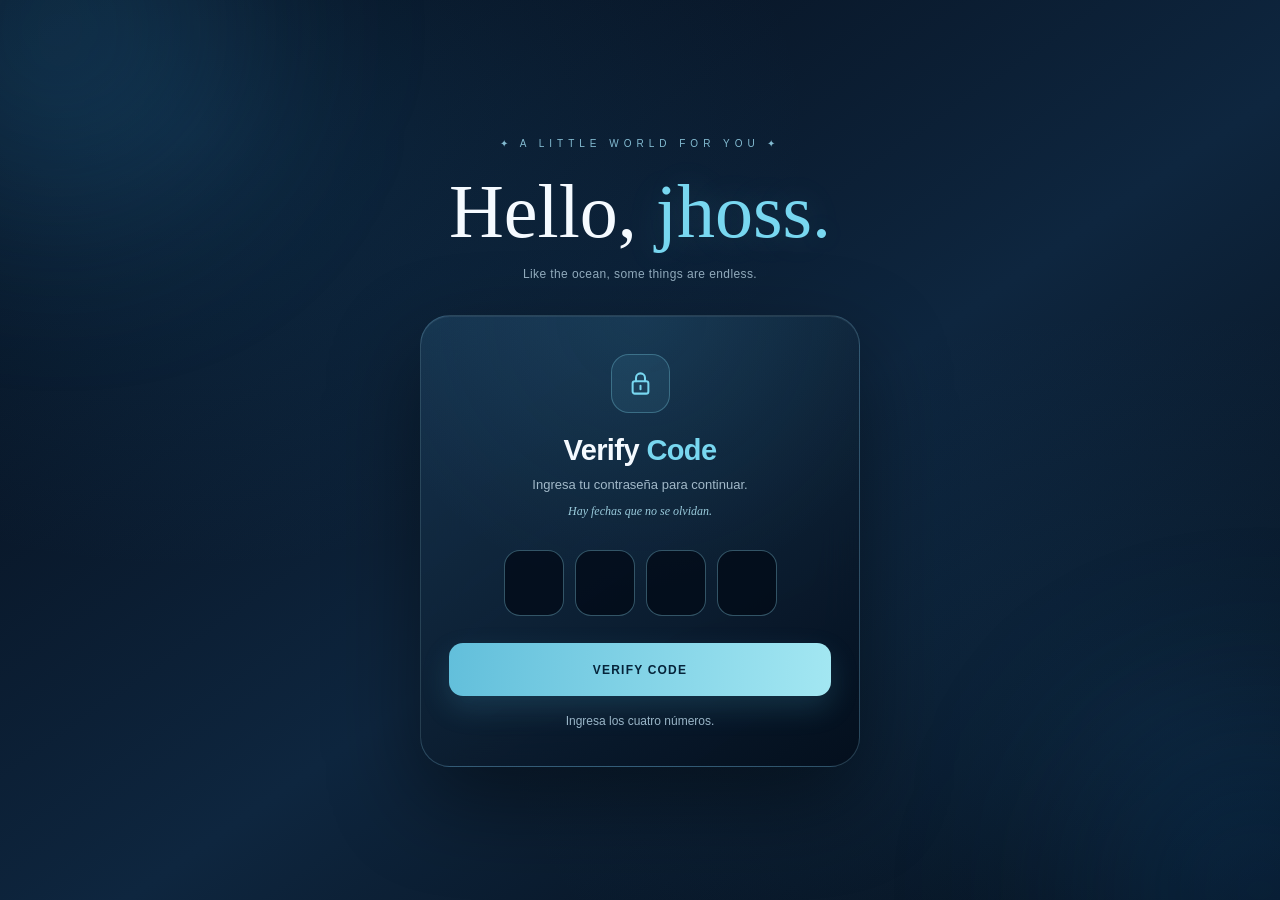
==== commit 23f2d0f5: "Change greeting from 'my love' to 'jhoss'" ====
--- a/index.html
+++ b/index.html
@@ -982,7 +982,7 @@
     </small>
 
     <h1>
-      Hello, <span>my love.</span>
+      Hello, <span>jhoss.</span>
     </h1>
 
     <p>
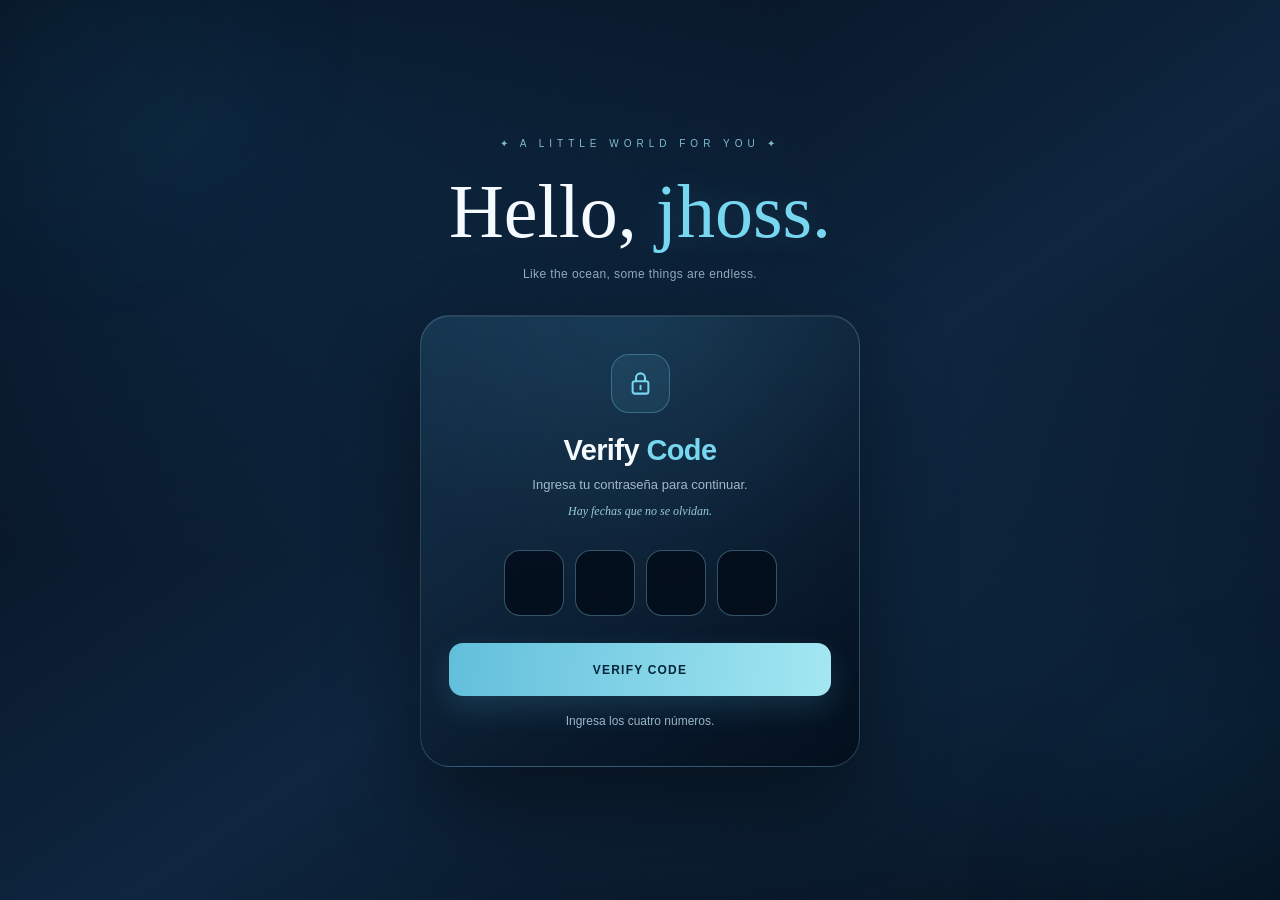
==== commit 0b6e7917: "Update main password in index.html" ====
--- a/index.html
+++ b/index.html
@@ -1197,7 +1197,7 @@
           <path d="M12 2l2.3 6.7L21 11l-6.7 2.3L12 20l-2.3-6.7L3 11l6.7-2.3z"/>
         </svg>
 
-        <span>Pensar</span>
+        <span>Recuerdalo</span>
 
       </button>
 
@@ -1206,14 +1206,14 @@
 
       <button
         class="menu-btn"
-        data-pagina="cartas.html">
+        data-pagina="aprender.html">
 
         <svg viewBox="0 0 24 24">
           <rect x="2" y="5" width="20" height="14" rx="2"/>
           <path d="m3 7 9 7 9-7"/>
         </svg>
 
-        <span>Cartas</span>
+        <span>Aprende algo nuevo. IA</span>
 
       </button>
 
@@ -1268,7 +1268,7 @@
 
 // CONTRASEÑA PRINCIPAL
 
-const CLAVE = "1320";
+const CLAVE = "1230";
 
 
 /* ==========================================
--- a/estilos.css
+++ b/estilos.css
@@ -0,0 +1,410 @@
+
+:root {
+  --negro:#050b14;
+  --marino:#0f263e;
+  --azul:#176a97;
+  --cielo:#78d7f0;
+  --hielo:#c9f1fb;
+  --blanco:#f5faff;
+  --gris:#9cb4c6;
+}
+
+* {
+  margin:0;
+  padding:0;
+  box-sizing:border-box;
+}
+
+html {
+  scroll-behavior:smooth;
+}
+
+body {
+  min-height:100vh;
+  color:var(--blanco);
+  font-family:"Segoe UI",Arial,sans-serif;
+  background:
+    radial-gradient(
+      ellipse at 10% 10%,
+      rgba(31,112,161,.22),
+      transparent 38%
+    ),
+    radial-gradient(
+      ellipse at 90% 80%,
+      rgba(17,90,139,.20),
+      transparent 40%
+    ),
+    linear-gradient(
+      145deg,
+      #050b14,
+      #10283f 55%,
+      #050d1b
+    );
+  overflow-x:hidden;
+}
+
+.fondo-oceano {
+  position:fixed;
+  inset:0;
+  overflow:hidden;
+  pointer-events:none;
+  z-index:-1;
+}
+
+.resplandor {
+  position:absolute;
+  width:340px;
+  height:340px;
+  border-radius:50%;
+  filter:blur(100px);
+  opacity:.25;
+  animation:respirar 9s ease-in-out infinite;
+}
+
+.resplandor.uno {
+  top:-150px;
+  left:-100px;
+  background:#298ac2;
+}
+
+.resplandor.dos {
+  right:-150px;
+  bottom:-150px;
+  background:#17518b;
+  animation-delay:3s;
+}
+
+@keyframes respirar {
+  0%,100% {transform:scale(1);opacity:.18}
+  50% {transform:scale(1.2);opacity:.38}
+}
+
+.contenido {
+  max-width:850px;
+  margin:0 auto;
+  padding:65px 22px 90px;
+  text-align:center;
+  animation:aparecer .65s ease both;
+}
+
+@keyframes aparecer {
+  from {
+    opacity:0;
+    transform:translateY(16px);
+  }
+  to {
+    opacity:1;
+    transform:translateY(0);
+  }
+}
+
+.etiqueta {
+  color:#80cbe2;
+  letter-spacing:4px;
+  font-size:10px;
+  text-transform:uppercase;
+}
+
+.titulo {
+  margin:22px auto 0;
+  font-family:Georgia,"Times New Roman",serif;
+  font-size:clamp(30px,5vw,47px);
+  font-weight:400;
+  line-height:1.32;
+}
+
+.titulo span {
+  color:var(--cielo);
+}
+
+.descripcion {
+  max-width:570px;
+  margin:21px auto 0;
+  color:#b5c9d9;
+  line-height:2;
+  font-size:14px;
+}
+
+.descripcion.destacada {
+  color:#9ce2f0;
+}
+
+.decoracion {
+  color:#79cce2;
+  margin:32px auto;
+  font-size:17px;
+  letter-spacing:15px;
+}
+
+.separador {
+  width:95px;
+  height:1px;
+  margin:32px auto;
+  background:linear-gradient(
+    90deg,
+    transparent,
+    #69b8d1,
+    transparent
+  );
+}
+
+.boton {
+  display:inline-block;
+  border:1px solid rgba(120,215,240,.33);
+  border-radius:14px;
+  background:rgba(22,86,125,.45);
+  color:#e9faff;
+  padding:12px 19px;
+  font-size:13px;
+  cursor:pointer;
+  text-decoration:none;
+  transition:.25s;
+}
+
+.boton:hover {
+  background:rgba(35,120,165,.65);
+  transform:translateY(-2px);
+}
+
+/* BUSCADOR */
+
+.buscador {
+  position:relative;
+  max-width:560px;
+  margin:32px auto 0;
+}
+
+.buscador input {
+  width:100%;
+  height:59px;
+  padding:0 55px 0 21px;
+  border-radius:19px;
+  border:1px solid rgba(125,203,232,.30);
+  outline:none;
+  color:white;
+  background:rgba(6,24,42,.75);
+  font-size:14px;
+  transition:.25s;
+}
+
+.buscador input::placeholder {
+  color:#789cb2;
+}
+
+.buscador input:focus {
+  border-color:#8bdcf0;
+  box-shadow:0 0 25px rgba(91,197,232,.13);
+}
+
+.buscador svg {
+  position:absolute;
+  right:20px;
+  top:18px;
+  width:23px;
+  height:23px;
+  stroke:#84d9eb;
+  fill:none;
+  stroke-width:2;
+  pointer-events:none;
+}
+
+.resultados {
+  max-width:610px;
+  margin:24px auto;
+}
+
+.resultado {
+  width:100%;
+  padding:17px 18px;
+  margin-bottom:12px;
+  border-radius:18px;
+  border:1px solid rgba(130,202,227,.20);
+  background:rgba(19,55,81,.55);
+  color:white;
+  cursor:pointer;
+  text-align:left;
+  display:flex;
+  align-items:center;
+  gap:15px;
+  transition:.25s;
+}
+
+.resultado:hover {
+  background:rgba(31,90,127,.65);
+  border-color:#7ad2e7;
+  transform:translateY(-2px);
+}
+
+.resultado-icono {
+  font-size:25px;
+}
+
+.resultado-info {
+  flex:1;
+}
+
+.resultado-info strong {
+  display:block;
+  font-size:15px;
+}
+
+.resultado-info small {
+  display:block;
+  margin-top:6px;
+  font-size:12px;
+  color:#9cb8c9;
+}
+
+.visor {
+  display:none;
+  width:100%;
+  margin:25px auto;
+}
+
+.visor-arriba {
+  display:flex;
+  justify-content:space-between;
+  align-items:center;
+  gap:14px;
+  margin-bottom:15px;
+}
+
+.visor-arriba h3 {
+  color:var(--hielo);
+  font-family:Georgia,serif;
+  font-weight:400;
+  font-size:24px;
+}
+
+.visor iframe {
+  display:block;
+  width:100%;
+  height:680px;
+  border:1px solid rgba(110,196,227,.25);
+  border-radius:19px;
+  background:#050505;
+}
+
+.ver-completo {
+  display:inline-block;
+  margin-top:17px;
+  color:#9bddec;
+  font-size:13px;
+  text-decoration:none;
+}
+
+/* PENSAMIENTOS, CARTAS Y AGENDA */
+
+.reflexion {
+  max-width:590px;
+  margin:34px auto;
+  padding:5px 8px;
+}
+
+.reflexion h3 {
+  font-family:Georgia,serif;
+  color:var(--hielo);
+  font-weight:400;
+  font-size:24px;
+}
+
+.reflexion p {
+  margin-top:16px;
+  color:#b5cad9;
+  font-size:14px;
+  line-height:2;
+}
+
+.carta {
+  max-width:600px;
+  margin:35px auto;
+  padding:24px 20px;
+  border-bottom:1px solid rgba(115,197,223,.19);
+}
+
+.carta-icono {
+  color:#84d9eb;
+  font-size:28px;
+  margin-bottom:16px;
+}
+
+.carta h3 {
+  font-family:Georgia,serif;
+  font-size:24px;
+  font-weight:400;
+}
+
+.carta p {
+  color:#b8ccda;
+  margin-top:15px;
+  line-height:2;
+  font-size:14px;
+}
+
+.frase-agenda {
+  max-width:620px;
+  margin:20px auto;
+  padding:29px 12px;
+  border-bottom:1px solid rgba(129,207,229,.19);
+}
+
+.frase-agenda small {
+  color:#82d2e6;
+  letter-spacing:2px;
+  font-size:11px;
+}
+
+.frase-agenda h3 {
+  font-family:Georgia,serif;
+  font-weight:400;
+  font-size:22px;
+  margin-top:14px;
+}
+
+.frase-agenda p {
+  margin-top:16px;
+  color:#ddebf1;
+  line-height:1.9;
+  font-family:Georgia,serif;
+  font-size:18px;
+}
+
+.datos-agenda {
+  display:flex;
+  justify-content:center;
+  flex-wrap:wrap;
+  gap:18px;
+  color:#8eafc2;
+  margin-top:18px;
+  font-size:12px;
+}
+
+.proxima p {
+  color:#89a3b5;
+}
+
+@media(max-width:600px) {
+  .contenido {
+    padding:45px 15px 75px;
+  }
+
+  .titulo {
+    font-size:31px;
+  }
+
+  .descripcion {
+    font-size:13px;
+    line-height:1.9;
+  }
+
+  .visor iframe {
+    height:550px;
+  }
+}
+
+@media(prefers-reduced-motion:reduce) {
+  *,*::before,*::after {
+    animation-duration:.01ms!important;
+    transition-duration:.01ms!important;
+  }
+}
